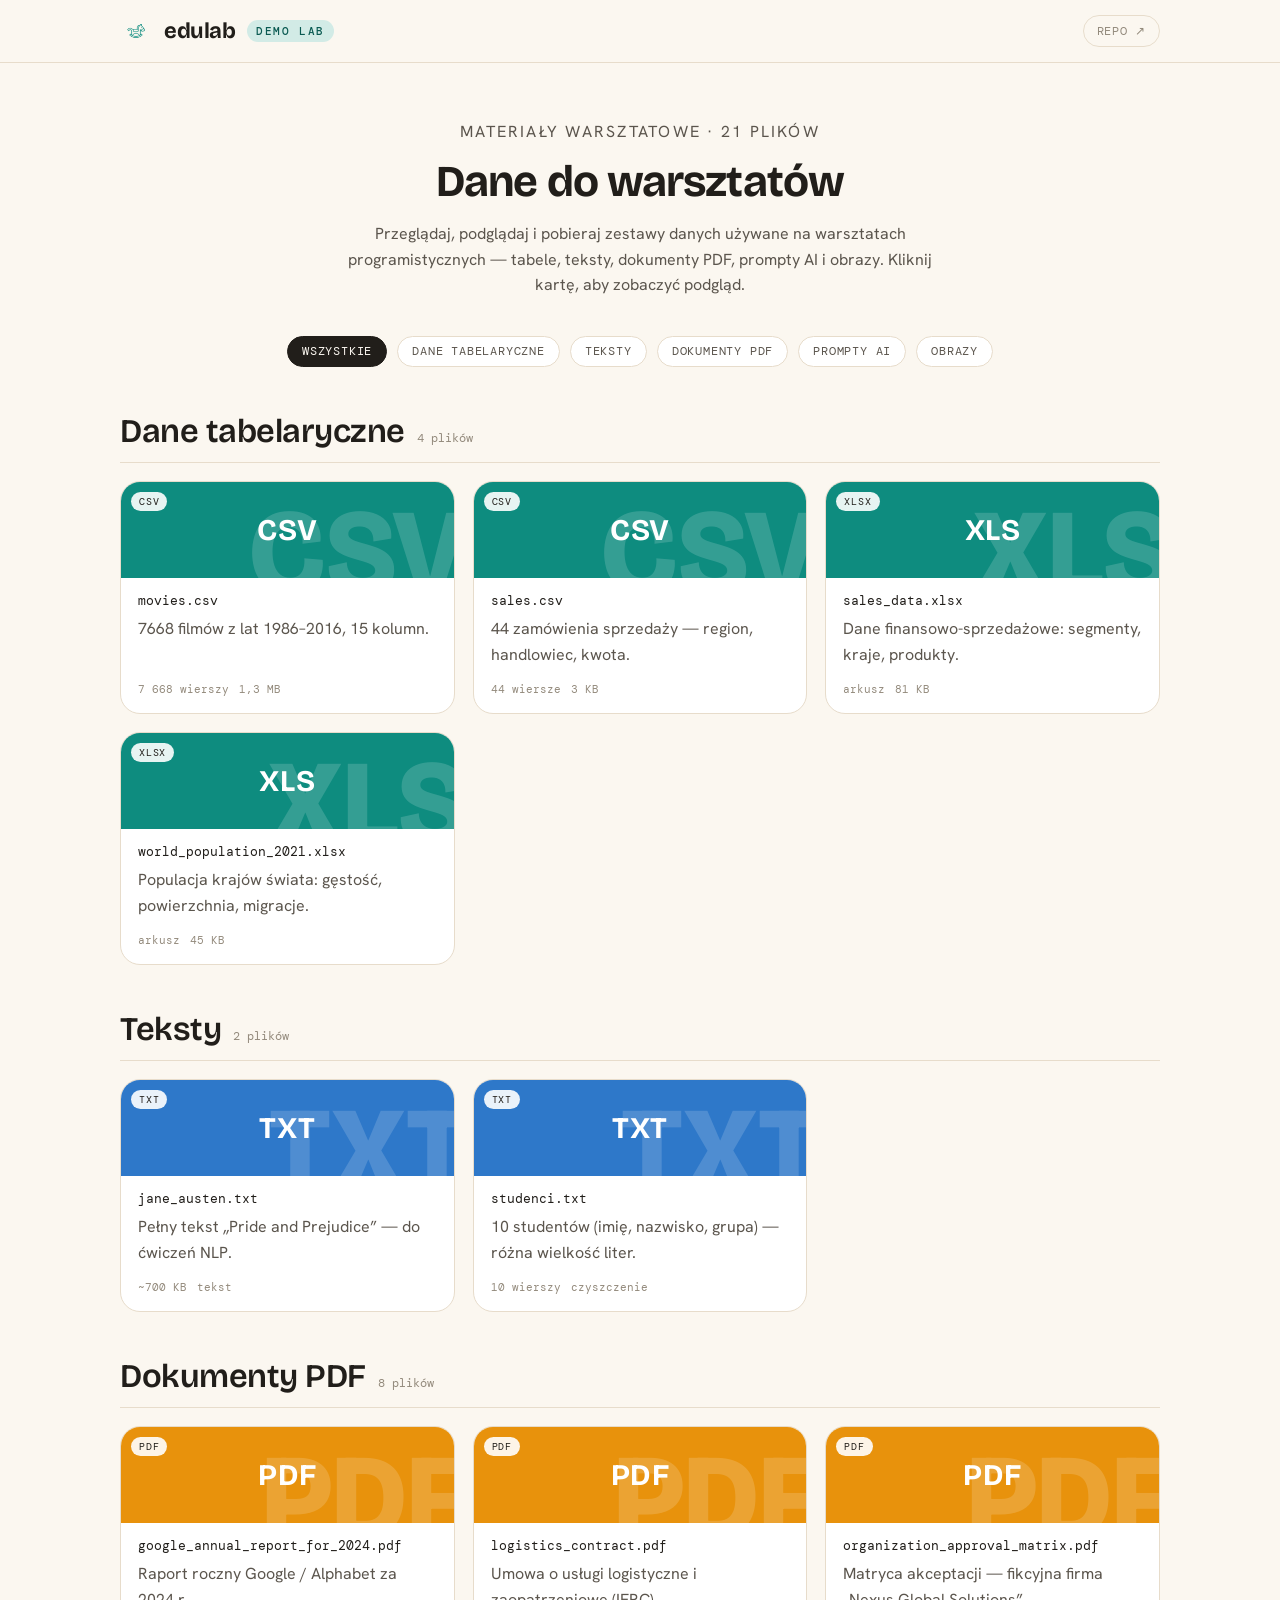
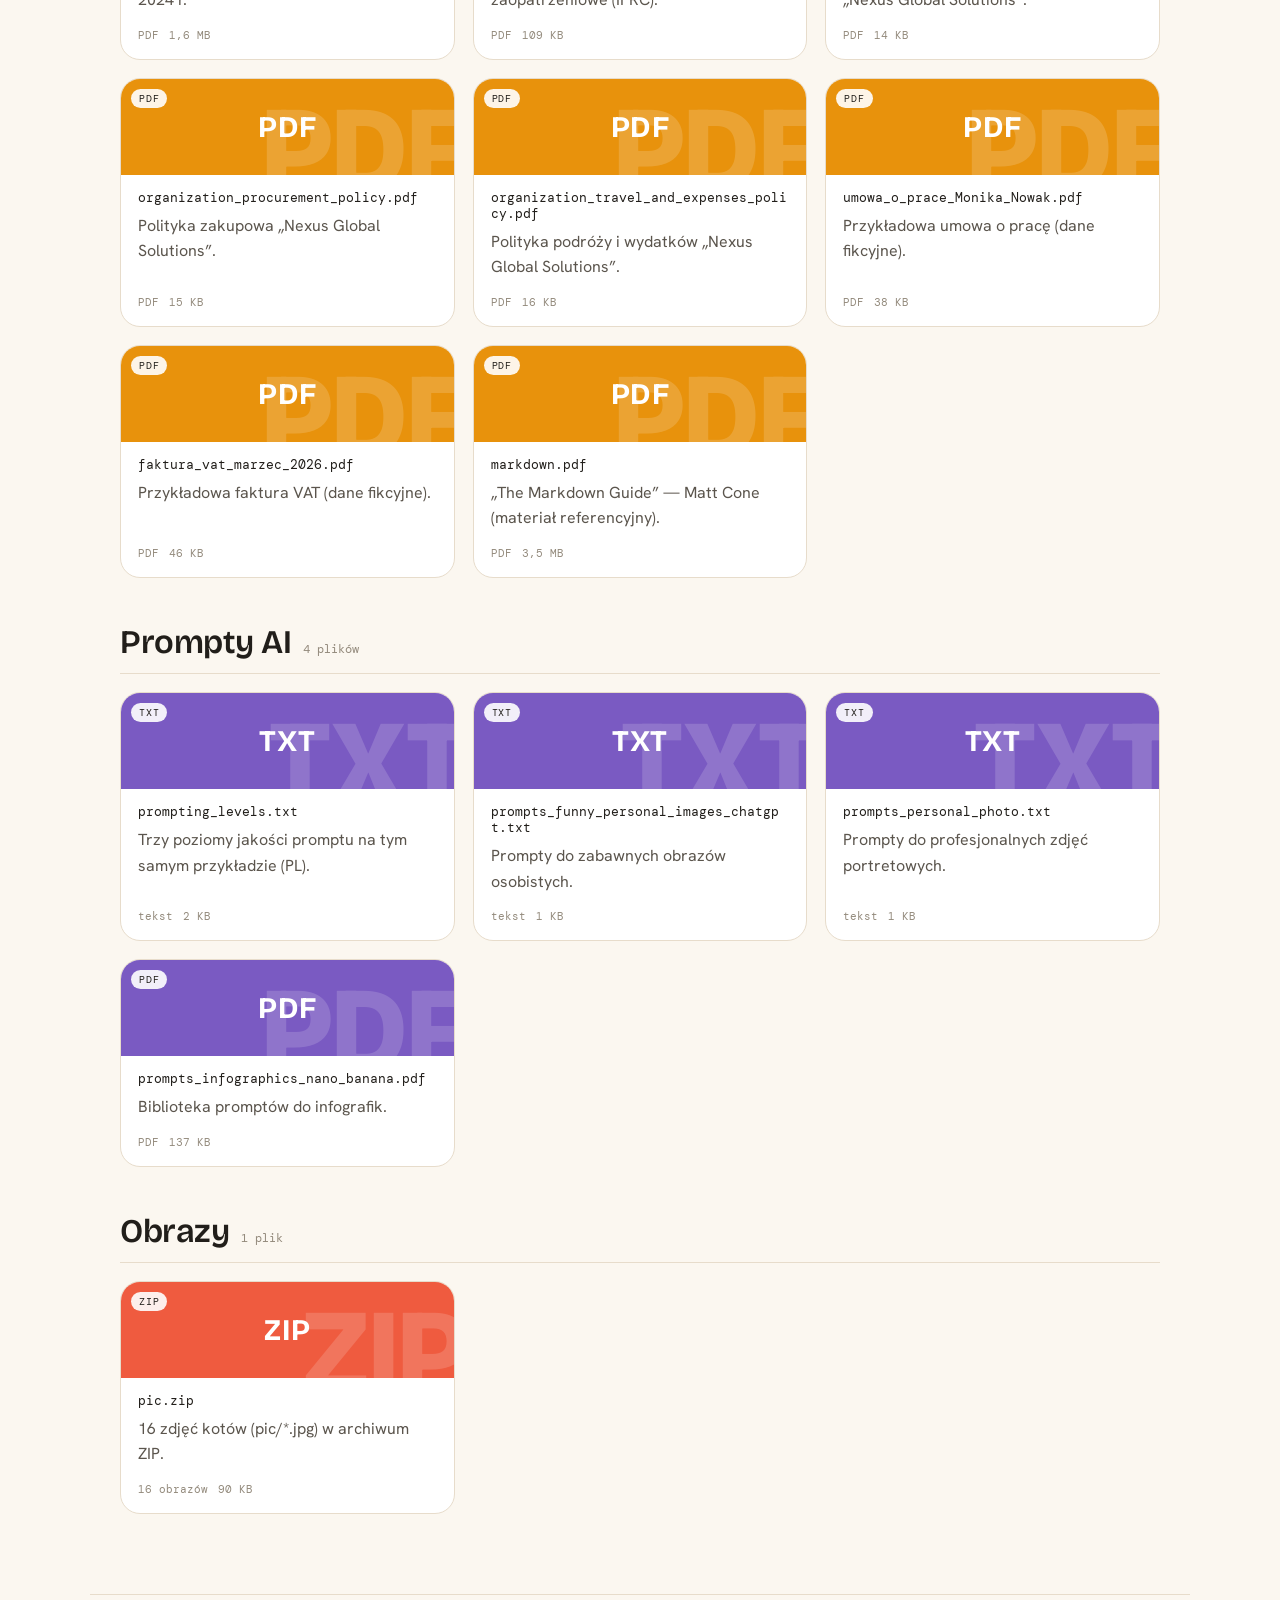
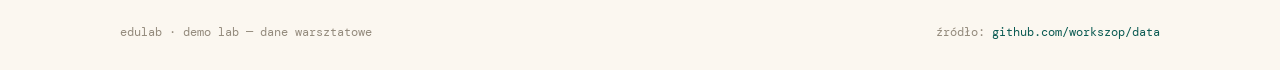
==== index.html @ 2d9bbbee "Move site from /docs to repo root for GitHub Pages Relative asset references (tokens.css, edulab-mar" ====
<!DOCTYPE html>
<html lang="pl">
<head>
<meta charset="utf-8">
<meta name="viewport" content="width=device-width, initial-scale=1">
<title>edulab · dane warsztatowe</title>
<link rel="stylesheet" href="tokens.css">
<style>
  * { box-sizing: border-box; }
  html, body { margin: 0; padding: 0; }
  body.edu { background: var(--paper); color: var(--ink); font-family: var(--font-sans); }

  /* ---------- top brand bar ---------- */
  .edu-header {
    position: sticky; top: 0; z-index: 50; width: 100%;
    background: rgba(251, 247, 240, 0.85);
    backdrop-filter: blur(12px); -webkit-backdrop-filter: blur(12px);
    border-bottom: 1px solid var(--line);
  }
  .edu-header-inner {
    max-width: 1100px; margin: 0 auto;
    padding: 15px 30px; display: flex; align-items: center; gap: 12px;
  }
  .edu-logo { width: 32px; height: 32px; display: block; }
  .edu-wordmark { font-family: var(--font-display); font-weight: 700; font-size: 22px; letter-spacing: -.02em; color: var(--ink); }
  .edu-tag {
    font-family: var(--font-mono); font-weight: 500; font-size: 11px;
    letter-spacing: .14em; text-transform: uppercase; color: var(--teal-ink);
    background: var(--teal-soft); padding: 4px 9px; border-radius: var(--r-pill);
  }
  .edu-header-spacer { flex: 1; }
  .edu-header-link {
    font-family: var(--font-mono); font-size: 12px; letter-spacing: .06em;
    text-transform: uppercase; color: var(--ink-3); text-decoration: none;
    border: 1px solid var(--line); padding: 7px 13px; border-radius: var(--r-pill);
    transition: color .15s, border-color .15s;
  }
  .edu-header-link:hover { color: var(--teal-ink); border-color: var(--teal); }

  /* ---------- layout shell ---------- */
  main { max-width: 1100px; margin: 0 auto; padding: 56px 30px 80px; }

  /* ---------- page header ---------- */
  .page-head { text-align: center; margin-bottom: 14px; }
  .edu-overline {
    font-family: var(--font-mono); font-weight: 500; font-size: 12px;
    letter-spacing: .14em; text-transform: uppercase; color: var(--marigold-ink);
    margin: 0 0 14px;
  }
  .app-title {
    font-family: var(--font-display); font-weight: 800;
    font-size: clamp(2rem, 4.5vw, 2.85rem); letter-spacing: -.025em;
    line-height: 1.05; color: var(--ink); margin: 0 0 16px;
  }
  .edu-lead { font-size: 1.0625rem; line-height: 1.6; color: var(--ink-2); max-width: 38rem; margin: 0 auto; font-family: var(--font-sans); }

  /* ---------- toolbar (count + filters) ---------- */
  .toolbar { display: flex; flex-wrap: wrap; align-items: center; justify-content: center; gap: 10px; margin: 38px 0 30px; }
  .filter-chip {
    font-family: var(--font-mono); font-size: 11.5px; text-transform: uppercase;
    letter-spacing: .07em; padding: 7px 14px; border-radius: var(--r-pill);
    background: var(--surface); color: var(--ink-2); border: 1px solid var(--line);
    cursor: pointer; transition: all .15s;
  }
  .filter-chip:hover { border-color: var(--line-2); }
  .filter-chip[aria-pressed="true"] { background: var(--ink); color: var(--paper); border-color: var(--ink); }

  /* ---------- category sections ---------- */
  .cat-section { margin-top: 46px; }
  .cat-head { display: flex; align-items: baseline; gap: 12px; margin: 0 0 18px; padding-bottom: 12px; border-bottom: 1px solid var(--line); }
  .cat-title { font-family: var(--font-display); font-weight: 600; font-size: var(--h3); color: var(--ink); margin: 0; }
  .cat-count { font-family: var(--font-mono); font-size: 12px; color: var(--ink-3); }

  /* ---------- grid of file cards ---------- */
  .grid { display: grid; grid-template-columns: repeat(3, 1fr); gap: 18px; }
  @media (max-width: 860px) { .grid { grid-template-columns: repeat(2, 1fr); } }
  @media (max-width: 560px) { .grid { grid-template-columns: 1fr; } }

  .card {
    background: var(--surface); border: 1px solid var(--line); border-radius: var(--r-lg);
    overflow: hidden; display: flex; flex-direction: column; cursor: pointer;
    transition: transform .2s cubic-bezier(.32,.72,.32,1), box-shadow .2s cubic-bezier(.32,.72,.32,1), border-color .2s;
  }
  .card:hover { transform: translateY(-4px); box-shadow: var(--shadow-lg); border-color: transparent; }

  .card-head {
    height: 96px; position: relative; overflow: hidden;
    display: flex; align-items: center; justify-content: center;
  }
  .card-glyph { font-family: var(--font-display); font-weight: 700; font-size: 30px; color: #fff; z-index: 1; letter-spacing: .02em; }
  .card-glyph-ghost {
    position: absolute; right: -14px; bottom: -34px; font-family: var(--font-display);
    font-weight: 800; font-size: 120px; color: rgba(255,255,255,.16); line-height: 1; user-select: none;
  }
  .card-chip {
    position: absolute; top: 10px; left: 10px; z-index: 2;
    font-family: var(--font-mono); font-size: 10px; text-transform: uppercase;
    letter-spacing: .08em; padding: 3px 8px; border-radius: var(--r-pill);
    background: rgba(255,255,255,.9); color: var(--ink);
  }

  .card-body { padding: 15px 17px 17px; display: flex; flex-direction: column; gap: 7px; flex: 1; }
  .card-name { font-family: var(--font-mono); font-size: 12.5px; color: var(--ink); word-break: break-all; }
  .card-blurb { font-family: var(--font-sans); font-size: 13.5px; line-height: 1.45; color: var(--ink-2); margin: 0; }
  .card-meta { margin-top: auto; padding-top: 8px; display: flex; gap: 10px; font-family: var(--font-mono); font-size: 11px; color: var(--ink-3); }

  /* ---------- modal ---------- */
  .overlay {
    position: fixed; inset: 0; z-index: 100; display: none;
    background: rgba(33,30,26,.46); backdrop-filter: blur(3px);
    align-items: flex-start; justify-content: center; padding: 5vh 20px;
  }
  .overlay.open { display: flex; }
  .modal {
    background: var(--paper); border-radius: var(--r-xl); box-shadow: var(--shadow-lg);
    width: min(860px, 100%); max-height: 90vh; display: flex; flex-direction: column; overflow: hidden;
  }
  .modal-head { padding: 22px 26px 18px; border-bottom: 1px solid var(--line); display: flex; align-items: flex-start; gap: 16px; }
  .modal-head-text { flex: 1; min-width: 0; }
  .modal-eyebrow { font-family: var(--font-mono); font-size: 11px; text-transform: uppercase; letter-spacing: .1em; color: var(--marigold-ink); margin: 0 0 6px; }
  .modal-title { font-family: var(--font-mono); font-size: 16px; color: var(--ink); margin: 0; word-break: break-all; }
  .modal-blurb { font-family: var(--font-sans); font-size: 14px; color: var(--ink-2); margin: 8px 0 0; line-height: 1.5; }
  .modal-close {
    flex-shrink: 0; width: 36px; height: 36px; border-radius: var(--r-pill); border: 1px solid var(--line);
    background: var(--surface); color: var(--ink-2); font-size: 18px; cursor: pointer; line-height: 1;
    display: flex; align-items: center; justify-content: center; transition: all .15s;
  }
  .modal-close:hover { background: var(--coral-soft); color: var(--coral-ink); border-color: var(--coral); }

  .modal-actions { padding: 14px 26px; display: flex; gap: 12px; align-items: center; border-bottom: 1px solid var(--line); flex-wrap: wrap; }
  .edu-btn {
    font-family: var(--font-display); font-weight: 600; font-size: 14px;
    background: var(--marigold); color: #fff; border: none; text-decoration: none;
    border-radius: var(--r-pill); padding: 11px 20px; box-shadow: var(--shadow-marigold);
    cursor: pointer; transition: background .15s, transform .12s; display: inline-flex; align-items: center; gap: 8px;
  }
  .edu-btn:hover { background: var(--marigold-600); }
  .edu-btn:active { transform: scale(.96); }
  .edu-btn-ghost {
    font-family: var(--font-mono); font-size: 12.5px; letter-spacing: .04em; color: var(--ink-2);
    background: var(--surface); border: 1px solid var(--line); box-shadow: none; text-transform: uppercase;
  }
  .edu-btn-ghost:hover { background: var(--paper-2); color: var(--ink); }

  .modal-body { padding: 0; overflow: auto; flex: 1; }
  .modal-body-pad { padding: 22px 26px 26px; }

  .preview-note { font-family: var(--font-mono); font-size: 11px; color: var(--ink-3); padding: 12px 26px 0; }

  /* CSV / XLSX table preview */
  .tbl-wrap { overflow: auto; border: 1px solid var(--line); border-radius: var(--r-md); margin: 0 26px 26px; }
  table.preview { border-collapse: collapse; width: 100%; font-family: var(--font-sans); font-size: 13px; }
  table.preview th { position: sticky; top: 0; background: var(--paper-3); color: var(--ink); font-family: var(--font-mono); font-size: 11px; text-transform: uppercase; letter-spacing: .05em; text-align: left; padding: 9px 12px; white-space: nowrap; border-bottom: 1px solid var(--line-2); }
  table.preview td { padding: 8px 12px; border-bottom: 1px solid var(--line); color: var(--ink-2); white-space: nowrap; }
  table.preview tr:last-child td { border-bottom: none; }
  table.preview tr:nth-child(even) td { background: rgba(244,237,223,.45); }

  /* text preview */
  pre.txt-preview {
    margin: 0 26px 26px; padding: 18px 20px; background: var(--surface); border: 1px solid var(--line);
    border-radius: var(--r-md); font-family: var(--font-mono); font-size: 12.5px; line-height: 1.6;
    color: var(--ink); white-space: pre-wrap; word-break: break-word; max-height: 52vh; overflow: auto;
  }

  /* pdf preview */
  .pdf-frame { width: 100%; height: 60vh; border: 1px solid var(--line); border-radius: var(--r-md); display: block; }
  .pdf-wrap { padding: 0 26px 26px; }

  /* image (zip) preview placeholder */
  .info-panel { margin: 0 26px 26px; padding: 22px 24px; background: var(--teal-soft); border-radius: var(--r-xl); color: var(--teal-ink); }
  .info-panel h4 { font-family: var(--font-display); font-weight: 700; font-size: 17px; margin: 0 0 8px; color: var(--teal-ink); }
  .info-panel p { font-family: var(--font-sans); font-size: 14px; line-height: 1.55; margin: 0; color: var(--teal-ink); }

  .loader { font-family: var(--font-mono); font-size: 12px; color: var(--ink-3); padding: 40px 26px; text-align: center; }

  footer.edu-foot { max-width: 1100px; margin: 0 auto; padding: 30px; border-top: 1px solid var(--line); font-family: var(--font-mono); font-size: 11.5px; color: var(--ink-3); display: flex; justify-content: space-between; flex-wrap: wrap; gap: 10px; }
  footer.edu-foot a { color: var(--teal-ink); text-decoration: none; }
</style>
</head>
<body class="edu">

<header class="edu-header"><div class="edu-header-inner">
  <img class="edu-logo" alt="edulab" src="edulab-mark-teal.png">
  <span class="edu-wordmark">edulab</span>
  <span class="edu-tag">demo lab</span>
  <span class="edu-header-spacer"></span>
  <a class="edu-header-link" href="https://github.com/workszop/data" target="_blank" rel="noopener">repo ↗</a>
</div></header>

<main>
  <div class="page-head">
    <p class="edu-overline">Materiały warsztatowe · 21 plików</p>
    <h1 class="app-title">Dane do warsztatów</h1>
    <p class="edu-lead">Przeglądaj, podglądaj i pobieraj zestawy danych używane na warsztatach programistycznych — tabele, teksty, dokumenty PDF, prompty AI i obrazy. Kliknij kartę, aby zobaczyć podgląd.</p>
  </div>

  <div class="toolbar" id="filters"></div>
  <div id="sections"></div>
</main>

<footer class="edu-foot">
  <span>edulab · demo lab — dane warsztatowe</span>
  <span>źródło: <a href="https://github.com/workszop/data" target="_blank" rel="noopener">github.com/workszop/data</a></span>
</footer>

<div class="overlay" id="overlay">
  <div class="modal" role="dialog" aria-modal="true">
    <div class="modal-head">
      <div class="modal-head-text">
        <p class="modal-eyebrow" id="m-cat"></p>
        <h2 class="modal-title" id="m-name"></h2>
        <p class="modal-blurb" id="m-blurb"></p>
      </div>
      <button class="modal-close" id="m-close" aria-label="Zamknij">×</button>
    </div>
    <div class="modal-actions">
      <a class="edu-btn" id="m-download" href="#" download>↓ Pobierz plik</a>
      <a class="edu-btn edu-btn-ghost" id="m-raw" href="#" target="_blank" rel="noopener">Otwórz raw</a>
      <span style="flex:1"></span>
      <span class="card-meta" id="m-meta" style="padding:0;"></span>
    </div>
    <div class="modal-body" id="m-body"></div>
  </div>
</div>

<script>
const RAW = "https://raw.githubusercontent.com/workszop/data/main/";
const BLOB = "https://github.com/workszop/data/blob/main/";

// subject colours per category (edulab play / brand palette)
const CAT = {
  tabular: { label: "Dane tabelaryczne", color: "var(--teal)" },
  text:    { label: "Teksty",            color: "var(--sky)" },
  docs:    { label: "Dokumenty PDF",     color: "var(--marigold)" },
  prompts: { label: "Prompty AI",        color: "var(--play-grape)" },
  images:  { label: "Obrazy",            color: "var(--coral)" },
};

const FILES = [
  // ---- tabular ----
  { f:"movies.csv", cat:"tabular", kind:"csv", glyph:"CSV",
    blurb:"7668 filmów z lat 1986–2016, 15 kolumn.", meta:["7 668 wierszy","1,3 MB"] },
  { f:"sales.csv", cat:"tabular", kind:"csv", glyph:"CSV",
    blurb:"44 zamówienia sprzedaży — region, handlowiec, kwota.", meta:["44 wiersze","3 KB"] },
  { f:"sales_data.xlsx", cat:"tabular", kind:"xlsx", glyph:"XLS",
    blurb:"Dane finansowo-sprzedażowe: segmenty, kraje, produkty.", meta:["arkusz","81 KB"] },
  { f:"world_population_2021.xlsx", cat:"tabular", kind:"xlsx", glyph:"XLS",
    blurb:"Populacja krajów świata: gęstość, powierzchnia, migracje.", meta:["arkusz","45 KB"] },

  // ---- text ----
  { f:"jane_austen.txt", cat:"text", kind:"txt", glyph:"TXT",
    blurb:"Pełny tekst „Pride and Prejudice” — do ćwiczeń NLP.", meta:["~700 KB","tekst"] },
  { f:"studenci.txt", cat:"text", kind:"txt", glyph:"TXT",
    blurb:"10 studentów (imię, nazwisko, grupa) — różna wielkość liter.", meta:["10 wierszy","czyszczenie"] },

  // ---- docs ----
  { f:"google_annual_report_for_2024.pdf", cat:"docs", kind:"pdf", glyph:"PDF",
    blurb:"Raport roczny Google / Alphabet za 2024 r.", meta:["PDF","1,6 MB"] },
  { f:"logistics_contract.pdf", cat:"docs", kind:"pdf", glyph:"PDF",
    blurb:"Umowa o usługi logistyczne i zaopatrzeniowe (IFRC).", meta:["PDF","109 KB"] },
  { f:"organization_approval_matrix.pdf", cat:"docs", kind:"pdf", glyph:"PDF",
    blurb:"Matryca akceptacji — fikcyjna firma „Nexus Global Solutions”.", meta:["PDF","14 KB"] },
  { f:"organization_procurement_policy.pdf", cat:"docs", kind:"pdf", glyph:"PDF",
    blurb:"Polityka zakupowa „Nexus Global Solutions”.", meta:["PDF","15 KB"] },
  { f:"organization_travel_and_expenses_policy.pdf", cat:"docs", kind:"pdf", glyph:"PDF",
    blurb:"Polityka podróży i wydatków „Nexus Global Solutions”.", meta:["PDF","16 KB"] },
  { f:"umowa_o_prace_Monika_Nowak.pdf", cat:"docs", kind:"pdf", glyph:"PDF",
    blurb:"Przykładowa umowa o pracę (dane fikcyjne).", meta:["PDF","38 KB"] },
  { f:"faktura_vat_marzec_2026.pdf", cat:"docs", kind:"pdf", glyph:"PDF",
    blurb:"Przykładowa faktura VAT (dane fikcyjne).", meta:["PDF","46 KB"] },
  { f:"markdown.pdf", cat:"docs", kind:"pdf", glyph:"PDF",
    blurb:"„The Markdown Guide” — Matt Cone (materiał referencyjny).", meta:["PDF","3,5 MB"] },

  // ---- prompts ----
  { f:"prompting_levels.txt", cat:"prompts", kind:"txt", glyph:"TXT",
    blurb:"Trzy poziomy jakości promptu na tym samym przykładzie (PL).", meta:["tekst","2 KB"] },
  { f:"prompts_funny_personal_images_chatgpt.txt", cat:"prompts", kind:"txt", glyph:"TXT",
    blurb:"Prompty do zabawnych obrazów osobistych.", meta:["tekst","1 KB"] },
  { f:"prompts_personal_photo.txt", cat:"prompts", kind:"txt", glyph:"TXT",
    blurb:"Prompty do profesjonalnych zdjęć portretowych.", meta:["tekst","1 KB"] },
  { f:"prompts_infographics_nano_banana.pdf", cat:"prompts", kind:"pdf", glyph:"PDF",
    blurb:"Biblioteka promptów do infografik.", meta:["PDF","137 KB"] },

  // ---- images ----
  { f:"pic.zip", cat:"images", kind:"zip", glyph:"ZIP",
    blurb:"16 zdjęć kotów (pic/*.jpg) w archiwum ZIP.", meta:["16 obrazów","90 KB"] },
];

// ---------- render sections ----------
const sectionsEl = document.getElementById("sections");
const filtersEl = document.getElementById("filters");
let activeCat = "all";

function buildFilters() {
  const cats = ["all", ...Object.keys(CAT)];
  filtersEl.innerHTML = "";
  cats.forEach(c => {
    const b = document.createElement("button");
    b.className = "filter-chip";
    b.textContent = c === "all" ? "Wszystkie" : CAT[c].label;
    b.setAttribute("aria-pressed", c === activeCat);
    b.onclick = () => { activeCat = c; buildFilters(); renderSections(); };
    filtersEl.appendChild(b);
  });
}

function renderSections() {
  sectionsEl.innerHTML = "";
  Object.keys(CAT).forEach(catKey => {
    if (activeCat !== "all" && activeCat !== catKey) return;
    const items = FILES.filter(x => x.cat === catKey);
    if (!items.length) return;
    const sec = document.createElement("section");
    sec.className = "cat-section";
    sec.innerHTML = `<div class="cat-head">
        <h2 class="cat-title">${CAT[catKey].label}</h2>
        <span class="cat-count">${items.length} ${items.length === 1 ? "plik" : "plików"}</span>
      </div><div class="grid"></div>`;
    const grid = sec.querySelector(".grid");
    items.forEach(it => grid.appendChild(makeCard(it)));
    sectionsEl.appendChild(sec);
  });
}

function makeCard(it) {
  const card = document.createElement("div");
  card.className = "card";
  card.onclick = () => openModal(it);
  card.innerHTML = `
    <div class="card-head" style="background:${CAT[it.cat].color}">
      <span class="card-chip">${it.kind.toUpperCase()}</span>
      <span class="card-glyph">${it.glyph}</span>
      <span class="card-glyph-ghost">${it.glyph}</span>
    </div>
    <div class="card-body">
      <div class="card-name">${it.f}</div>
      <p class="card-blurb">${it.blurb}</p>
      <div class="card-meta">${it.meta.map(m => `<span>${m}</span>`).join("")}</div>
    </div>`;
  return card;
}

// ---------- modal + previews ----------
const overlay = document.getElementById("overlay");
const mBody = document.getElementById("m-body");

function openModal(it) {
  document.getElementById("m-cat").textContent = CAT[it.cat].label;
  document.getElementById("m-name").textContent = it.f;
  document.getElementById("m-blurb").textContent = it.blurb;
  document.getElementById("m-meta").innerHTML = it.meta.map(m => `<span>${m}</span>`).join("");
  document.getElementById("m-download").href = RAW + encodeURIComponent(it.f);
  document.getElementById("m-raw").href = BLOB + encodeURIComponent(it.f);
  mBody.innerHTML = `<div class="loader">Wczytywanie podglądu…</div>`;
  overlay.classList.add("open");
  document.body.style.overflow = "hidden";
  renderPreview(it);
}

function closeModal() {
  overlay.classList.remove("open");
  document.body.style.overflow = "";
  mBody.innerHTML = "";
  revokePdf();
}
document.getElementById("m-close").onclick = closeModal;
overlay.onclick = e => { if (e.target === overlay) closeModal(); };
document.addEventListener("keydown", e => { if (e.key === "Escape") closeModal(); });

async function renderPreview(it) {
  try {
    if (it.kind === "csv")  return previewCSV(it);
    if (it.kind === "txt")  return previewTXT(it);
    if (it.kind === "xlsx") return previewXLSX(it);
    if (it.kind === "pdf")  return previewPDF(it);
    if (it.kind === "zip")  return previewZIP(it);
  } catch (err) {
    mBody.innerHTML = `<div class="loader">Nie udało się wczytać podglądu.<br>Użyj przycisku „Pobierz plik”. (${err})</div>`;
  }
}

function parseCSV(text, maxRows) {
  // minimal CSV parser handling quoted fields with commas
  const rows = []; let row = [], field = "", q = false;
  for (let i = 0; i < text.length; i++) {
    const c = text[i];
    if (q) {
      if (c === '"' && text[i+1] === '"') { field += '"'; i++; }
      else if (c === '"') q = false;
      else field += c;
    } else {
      if (c === '"') q = true;
      else if (c === ",") { row.push(field); field = ""; }
      else if (c === "\n") { row.push(field); rows.push(row); row = []; field = ""; if (maxRows && rows.length >= maxRows) break; }
      else if (c === "\r") {}
      else field += c;
    }
  }
  if (field.length || row.length) { row.push(field); rows.push(row); }
  return rows;
}

async function previewCSV(it) {
  const res = await fetch(RAW + encodeURIComponent(it.f));
  const text = await res.text();
  const totalLines = text.split("\n").filter(l => l.trim()).length;
  const rows = parseCSV(text, 26);
  renderTable(rows, `Podgląd: ${Math.min(rows.length-1,25)} z ${totalLines-1} wierszy danych`);
}

let xlsxLoading = null;
function ensureXLSX() {
  if (window.XLSX) return Promise.resolve();
  if (xlsxLoading) return xlsxLoading;
  xlsxLoading = new Promise((resolve, reject) => {
    const s = document.createElement("script");
    s.src = "https://cdn.jsdelivr.net/npm/xlsx@0.18.5/dist/xlsx.full.min.js";
    s.onload = resolve;
    s.onerror = () => reject(new Error("nie udało się wczytać biblioteki XLSX"));
    document.head.appendChild(s);
  });
  return xlsxLoading;
}

async function previewXLSX(it) {
  await ensureXLSX();
  const res = await fetch(RAW + encodeURIComponent(it.f));
  const buf = await res.arrayBuffer();
  const wb = XLSX.read(buf, { type: "array" });
  const ws = wb.Sheets[wb.SheetNames[0]];
  const rows = XLSX.utils.sheet_to_json(ws, { header: 1, blankrows: false });
  const total = rows.length;
  renderTable(rows.slice(0, 26).map(r => r.map(c => c == null ? "" : String(c))),
    `Arkusz „${wb.SheetNames[0]}” · podgląd ${Math.min(total-1,25)} z ${total-1} wierszy`);
}

function renderTable(rows, note) {
  if (!rows.length) { mBody.innerHTML = `<div class="loader">Brak danych do wyświetlenia.</div>`; return; }
  const head = rows[0], body = rows.slice(1);
  const esc = s => String(s).replace(/&/g,"&amp;").replace(/</g,"&lt;").replace(/>/g,"&gt;");
  let html = `<div class="preview-note">${note}</div><div class="tbl-wrap"><table class="preview"><thead><tr>`;
  head.forEach(h => html += `<th>${esc(h)}</th>`);
  html += `</tr></thead><tbody>`;
  body.forEach(r => {
    html += "<tr>";
    head.forEach((_, i) => html += `<td>${esc(r[i] ?? "")}</td>`);
    html += "</tr>";
  });
  html += `</tbody></table></div>`;
  mBody.innerHTML = html;
}

async function previewTXT(it) {
  const res = await fetch(RAW + encodeURIComponent(it.f));
  const text = await res.text();
  const LIMIT = 6000;
  const shown = text.slice(0, LIMIT);
  const esc = s => s.replace(/&/g,"&amp;").replace(/</g,"&lt;").replace(/>/g,"&gt;");
  const note = text.length > LIMIT ? `Podgląd pierwszych ${LIMIT.toLocaleString("pl")} znaków z ${text.length.toLocaleString("pl")}` : `Pełna zawartość (${text.length.toLocaleString("pl")} znaków)`;
  mBody.innerHTML = `<div class="preview-note">${note}</div><pre class="txt-preview">${esc(shown)}${text.length>LIMIT?"\n\n… (pobierz plik, aby zobaczyć całość)":""}</pre>`;
}

let pdfObjectUrl = null;
function revokePdf() { if (pdfObjectUrl) { URL.revokeObjectURL(pdfObjectUrl); pdfObjectUrl = null; } }

async function previewPDF(it) {
  const res = await fetch(RAW + encodeURIComponent(it.f));
  if (!res.ok) throw new Error(res.status);
  const blob = await res.blob();
  revokePdf();
  pdfObjectUrl = URL.createObjectURL(blob.slice(0, blob.size, "application/pdf"));
  mBody.innerHTML = `<div class="preview-note">Podgląd PDF · ${it.f}</div>
    <div class="pdf-wrap"><iframe class="pdf-frame" src="${pdfObjectUrl}#toolbar=1" title="${it.f}"></iframe></div>`;
}

function previewZIP(it) {
  mBody.innerHTML = `<div class="info-panel">
    <h4>Archiwum ZIP</h4>
    <p>Plik <strong>${it.f}</strong> zawiera 16 zdjęć kotów (<code>pic/*.jpg</code>). Pobierz archiwum, aby rozpakować obrazy lokalnie — podgląd zawartości ZIP nie jest dostępny w przeglądarce.</p>
  </div>`;
}

buildFilters();
renderSections();
</script>
</body>
</html>
---- tokens.css ----
/* ============================================================
   edulab — Colors & Type foundation
   Fonts loaded from Google Fonts (CDN). See README "Visual
   Foundations" for substitution notes.
   ============================================================ */

@import url('https://fonts.googleapis.com/css2?family=Bricolage+Grotesque:opsz,wght@12..96,400;12..96,500;12..96,600;12..96,700;12..96,800&family=Hanken+Grotesk:wght@400;500;600;700&family=DM+Mono:wght@400;500&display=swap');

:root {
  /* ---- Brand fonts ---- */
  --font-display: 'Bricolage Grotesque', 'Hanken Grotesk', system-ui, sans-serif;
  --font-sans:    'Hanken Grotesk', system-ui, -apple-system, sans-serif;
  --font-mono:    'DM Mono', ui-monospace, 'SF Mono', Menlo, monospace;

  /* ============================================================
     RAW COLOR TOKENS
     ============================================================ */

  /* Paper — warm cream backgrounds (the brand never sits on pure white) */
  --paper:    #FBF7F0;   /* page background            */
  --paper-2:  #F4EDDF;   /* alternating section        */
  --paper-3:  #ECE1CF;   /* deepest cream / wells      */
  --surface:  #FFFFFF;   /* cards & sheets             */

  /* Ink — warm near-black text & lines */
  --ink:      #211E1A;   /* primary text               */
  --ink-2:    #5B554D;   /* secondary text             */
  --ink-3:    #938A7C;   /* muted / placeholder        */
  --line:     #E7DCCB;   /* hairline borders           */
  --line-2:   #D6C8B2;   /* stronger borders           */

  /* Marigold — primary brand */
  --marigold:      #E8920C;
  --marigold-600:  #CE800A;  /* hover / press          */
  --marigold-soft: #FBE7C2;  /* tint background        */
  --marigold-ink:  #8A4F00;  /* text on soft tint      */

  /* Teal — secondary brand */
  --teal:      #0E8C7F;
  --teal-600:  #0B7468;
  --teal-soft: #D2EBE6;
  --teal-ink:  #0A5A52;

  /* Coral — accent (use sparingly, for emphasis/CTAs) */
  --coral:      #EF5B3F;
  --coral-600:  #D44A30;
  --coral-soft: #FBDDD4;
  --coral-ink:  #9A2E1B;

  /* Sky — supportive, used in the learning app categories */
  --sky:      #2E78C9;
  --sky-soft: #D9E7F6;
  --sky-ink:  #1B4E88;

  /* Play palette — subject/category colours in the kids app */
  --play-sun:    #F2A516;
  --play-grass:  #4FA45C;
  --play-berry:  #C6478B;
  --play-grape:  #7A5AC2;
  --play-sky:    #2E78C9;
  --play-coral:  #EF5B3F;

  /* ---- Semantic ---- */
  --success:      #2F8F5B;  --success-soft: #D7EEDD;  --success-ink: #1C6A3E;
  --warning:      #C9810A;  --warning-soft: #FBEAC6;  --warning-ink: #855207;
  --danger:       #D8412A;  --danger-soft:  #FAD9D2;  --danger-ink:  #97271A;
  --info:         #2E78C9;  --info-soft:    #D9E7F6;  --info-ink:    #1B4E88;

  /* ---- Functional aliases ---- */
  --bg:        var(--paper);
  --fg:        var(--ink);
  --fg-muted:  var(--ink-2);
  --primary:   var(--marigold);
  --on-primary:#FFFFFF;
  --focus-ring: 0 0 0 3px rgba(232,146,12,.38);

  /* ============================================================
     SPACING  (4pt base)
     ============================================================ */
  --sp-1: 4px;  --sp-2: 8px;  --sp-3: 12px; --sp-4: 16px;
  --sp-5: 20px; --sp-6: 24px; --sp-8: 32px; --sp-10: 40px;
  --sp-12: 48px; --sp-16: 64px; --sp-20: 80px; --sp-24: 96px;

  /* ---- Radii (friendly, generous) ---- */
  --r-xs: 6px; --r-sm: 10px; --r-md: 14px; --r-lg: 20px; --r-xl: 28px; --r-pill: 999px;

  /* ---- Elevation — warm, low, soft ---- */
  --shadow-sm: 0 1px 2px rgba(33,30,26,.06), 0 1px 1px rgba(33,30,26,.04);
  --shadow-md: 0 4px 16px rgba(33,30,26,.08), 0 1px 3px rgba(33,30,26,.05);
  --shadow-lg: 0 16px 40px rgba(33,30,26,.12), 0 3px 8px rgba(33,30,26,.06);
  --shadow-marigold: 0 8px 22px rgba(232,146,12,.28);

  /* ============================================================
     TYPE SCALE (semantic sizes)
     ============================================================ */
  --display-font:  clamp(48px, 6vw, 72px);
  --h1: 44px; --h2: 33px; --h3: 25px; --h4: 19px;
  --body-lg: 18px; --body: 16px; --body-sm: 14px;
  --caption: 13px; --overline: 12px;
}

/* ============================================================
   SEMANTIC ELEMENT STYLES
   Apply via element selectors or .edu-prose wrapper.
   ============================================================ */

.edu-display, .edu h1.display {
  font-family: var(--font-display);
  font-weight: 700;
  font-size: var(--display-font);
  line-height: 1.02;
  letter-spacing: -0.025em;
  color: var(--ink);
}
.edu h1, .edu-h1 {
  font-family: var(--font-display);
  font-weight: 700; font-size: var(--h1);
  line-height: 1.06; letter-spacing: -0.02em; color: var(--ink);
}
.edu h2, .edu-h2 {
  font-family: var(--font-display);
  font-weight: 600; font-size: var(--h2);
  line-height: 1.12; letter-spacing: -0.015em; color: var(--ink);
}
.edu h3, .edu-h3 {
  font-family: var(--font-display);
  font-weight: 600; font-size: var(--h3);
  line-height: 1.2; letter-spacing: -0.01em; color: var(--ink);
}
.edu h4, .edu-h4 {
  font-family: var(--font-sans);
  font-weight: 700; font-size: var(--h4);
  line-height: 1.3; color: var(--ink);
}
.edu p, .edu-p, .edu-body {
  font-family: var(--font-sans);
  font-weight: 400; font-size: var(--body);
  line-height: 1.6; color: var(--ink-2);
}
.edu-body-lg { font-family: var(--font-sans); font-size: var(--body-lg); line-height: 1.6; color: var(--ink-2); }
.edu-small  { font-family: var(--font-sans); font-size: var(--body-sm); line-height: 1.5; color: var(--ink-2); }
.edu-caption{ font-family: var(--font-sans); font-size: var(--caption); line-height: 1.45; color: var(--ink-3); }

/* Overline / eyebrow — mono, tracked, the "lab" voice */
.edu-overline {
  font-family: var(--font-mono);
  font-weight: 500; font-size: var(--overline);
  letter-spacing: 0.14em; text-transform: uppercase;
  color: var(--marigold-ink);
}
.edu code, .edu-mono {
  font-family: var(--font-mono);
  font-size: 0.92em; color: var(--ink);
  background: var(--paper-3); padding: 0.12em 0.4em; border-radius: var(--r-xs);
}

body.edu { background: var(--paper); color: var(--ink); font-family: var(--font-sans); }
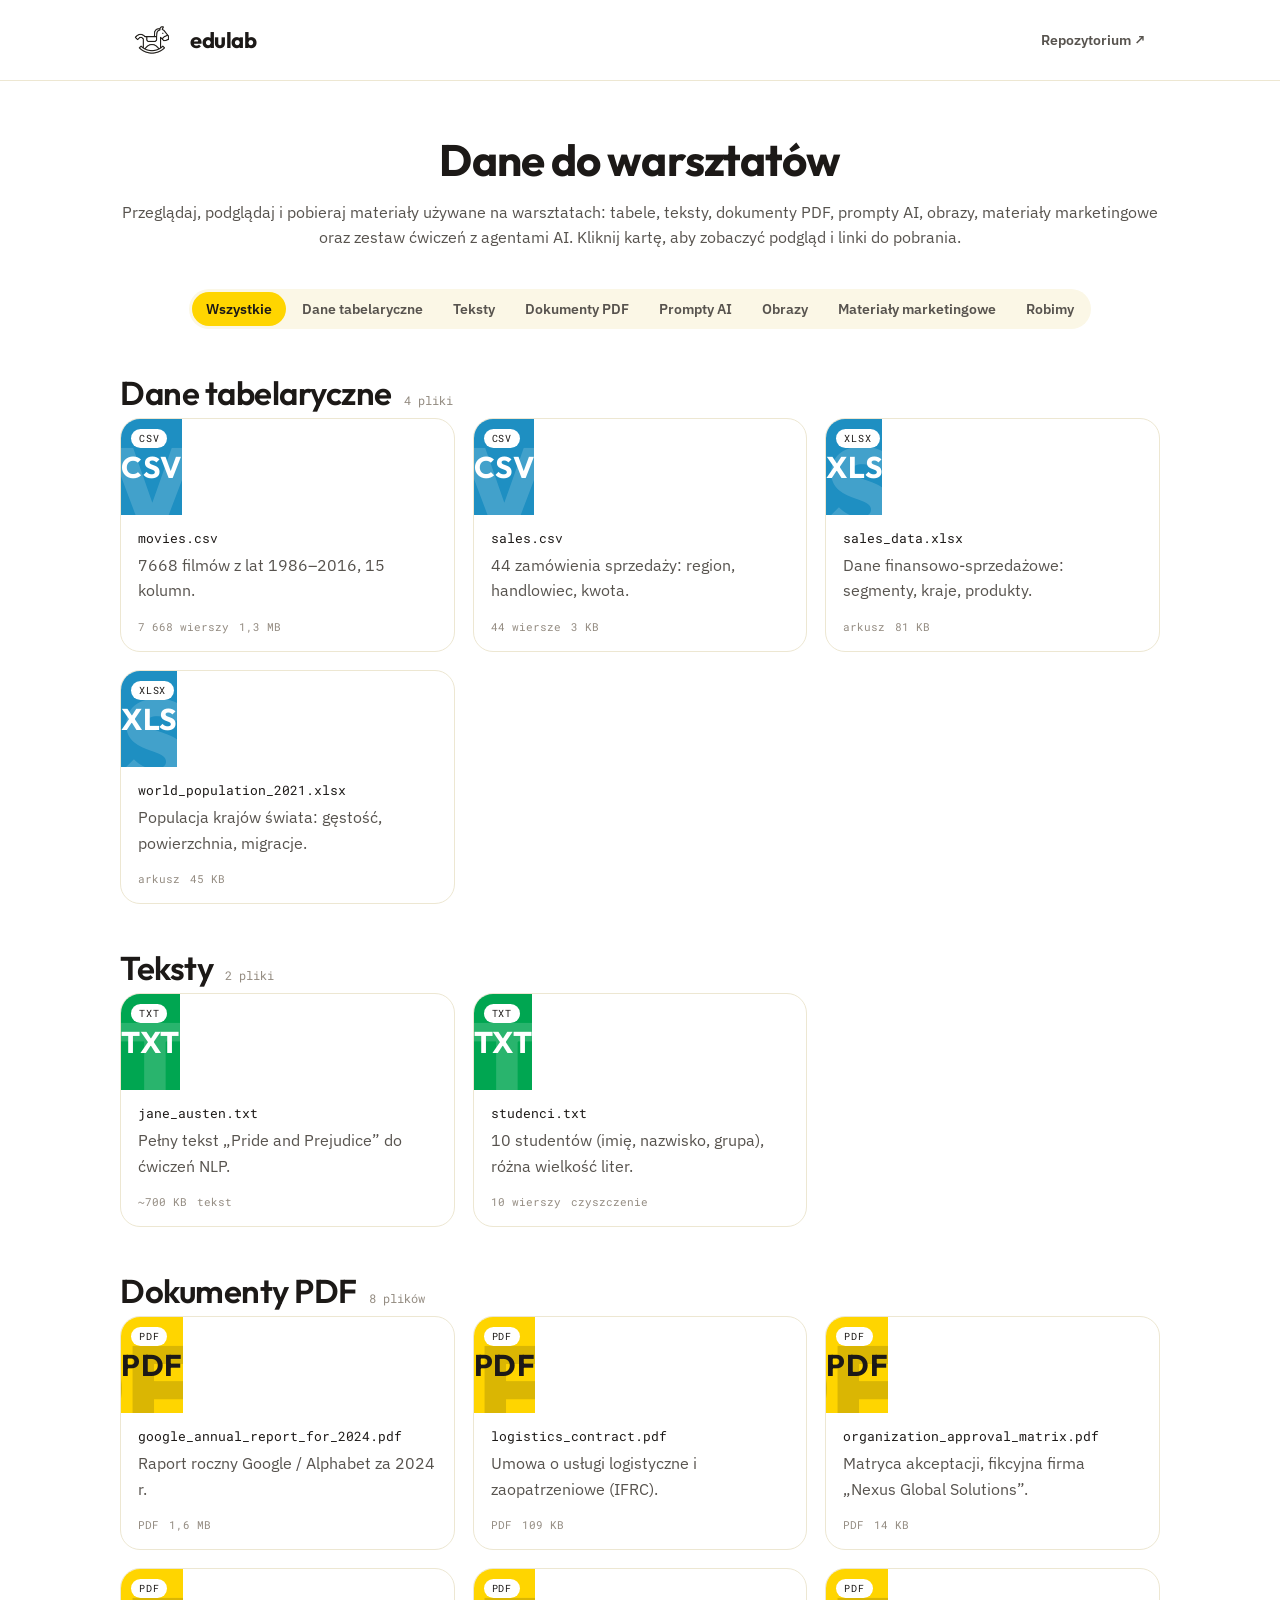
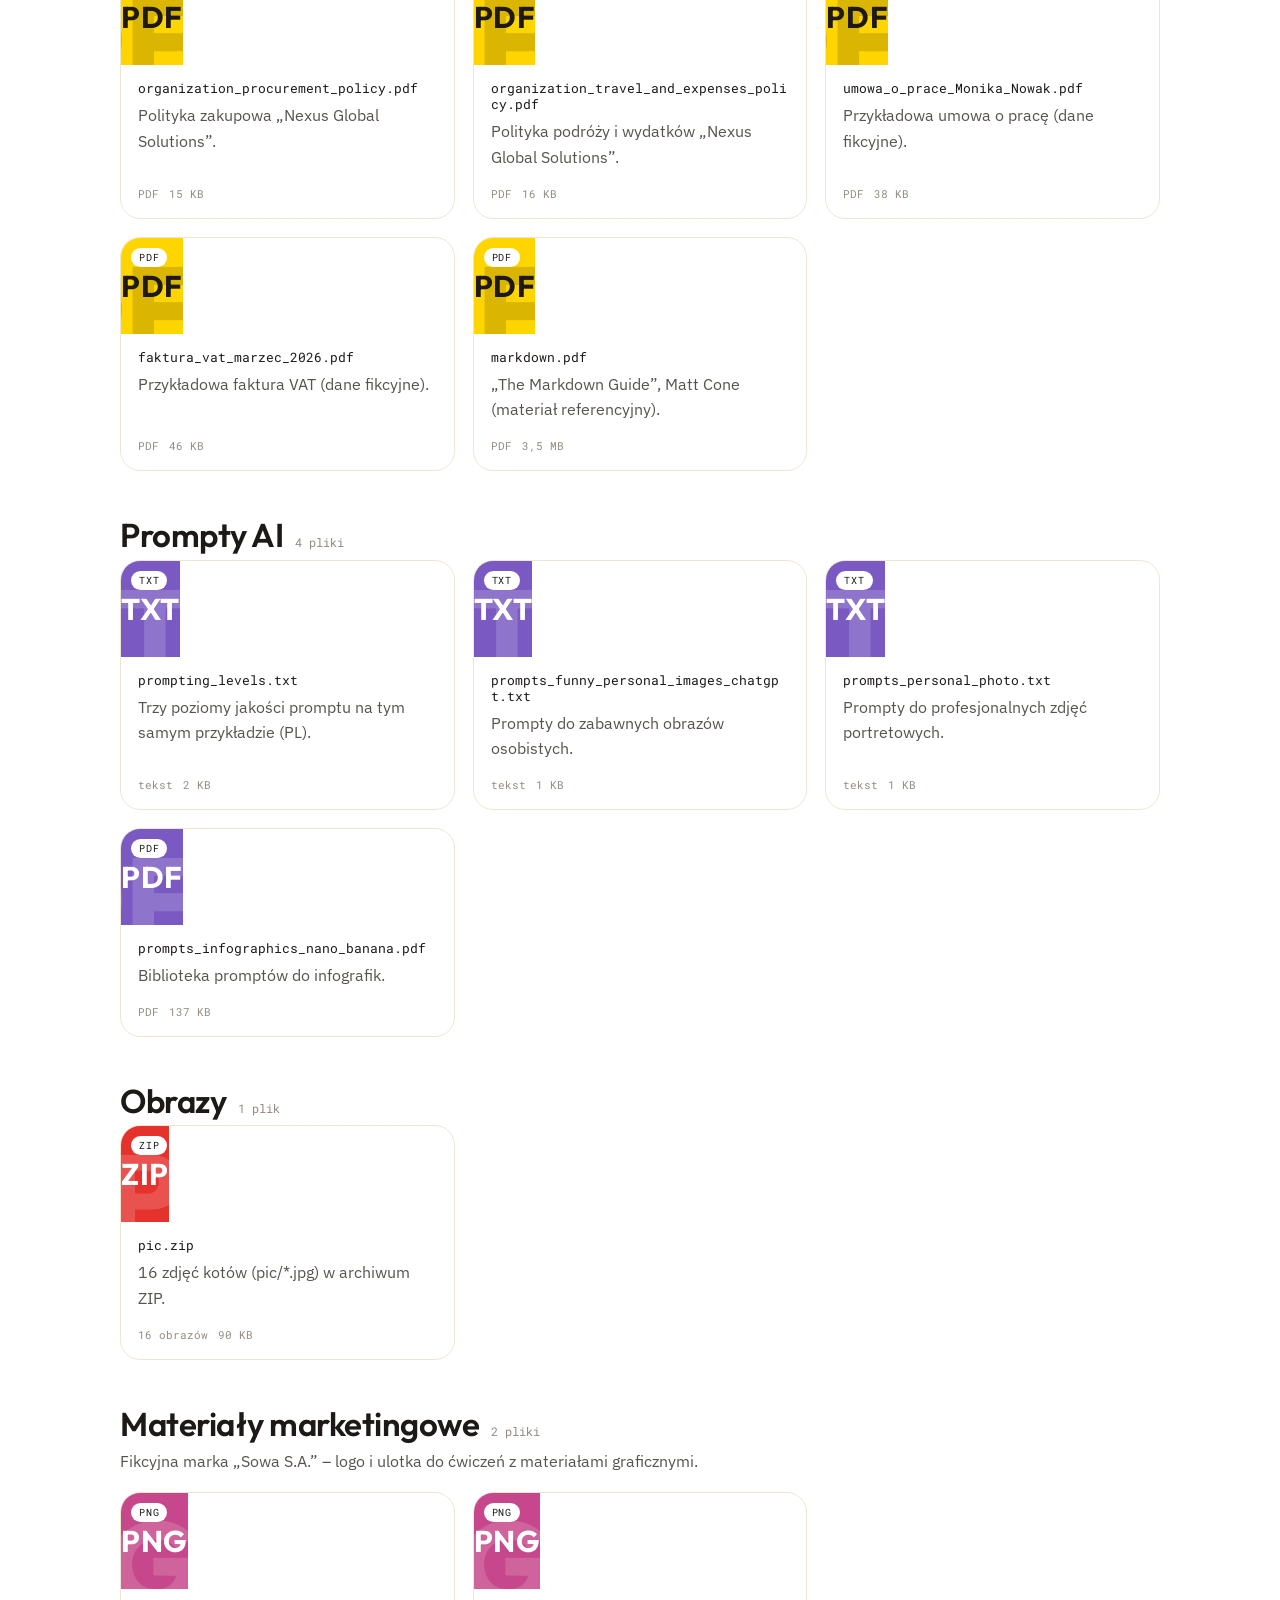
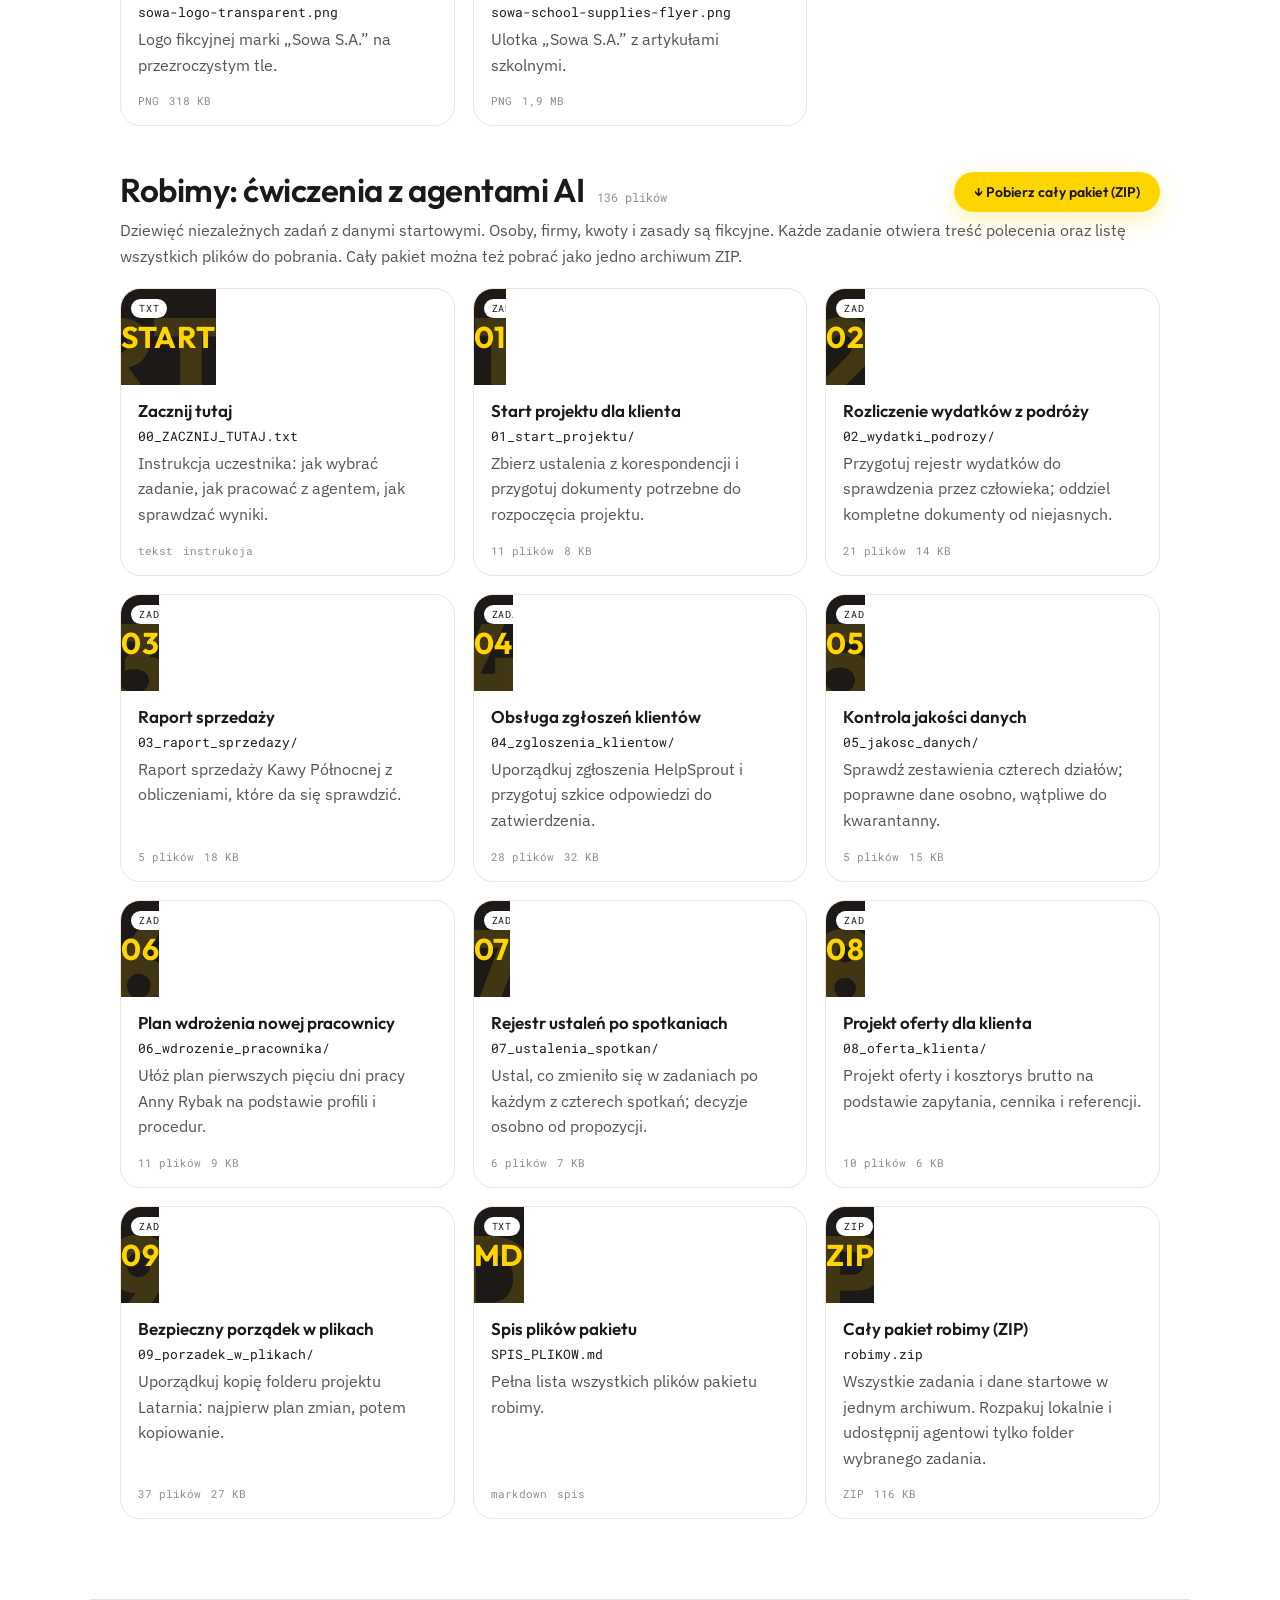
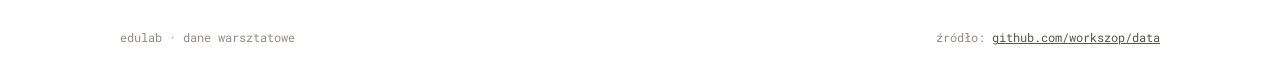
==== commit 504670bf: "Restyle index.html with edustyl; add marketing, robimy sections and robimy.zip - Current edulab toke" ====
--- a/index.html
+++ b/index.html
@@ -10,101 +10,105 @@
   html, body { margin: 0; padding: 0; }
   body.edu { background: var(--paper); color: var(--ink); font-family: var(--font-sans); }
 
-  /* ---------- top brand bar ---------- */
+  /* ─── Top brand bar ─── */
   .edu-header {
     position: sticky; top: 0; z-index: 50; width: 100%;
-    background: rgba(251, 247, 240, 0.85);
+    background: rgba(255, 255, 255, 0.85);
     backdrop-filter: blur(12px); -webkit-backdrop-filter: blur(12px);
     border-bottom: 1px solid var(--line);
   }
   .edu-header-inner {
     max-width: 1100px; margin: 0 auto;
-    padding: 15px 30px; display: flex; align-items: center; gap: 12px;
-  }
-  .edu-logo { width: 32px; height: 32px; display: block; }
+    padding: 8px 30px; display: flex; align-items: center; gap: 12px;
+  }
+  .edu-logo { width: 64px; height: 64px; display: block; margin-right: -6px; }
   .edu-wordmark { font-family: var(--font-display); font-weight: 700; font-size: 22px; letter-spacing: -.02em; color: var(--ink); }
-  .edu-tag {
-    font-family: var(--font-mono); font-weight: 500; font-size: 11px;
-    letter-spacing: .14em; text-transform: uppercase; color: var(--teal-ink);
-    background: var(--teal-soft); padding: 4px 9px; border-radius: var(--r-pill);
-  }
   .edu-header-spacer { flex: 1; }
   .edu-header-link {
-    font-family: var(--font-mono); font-size: 12px; letter-spacing: .06em;
-    text-transform: uppercase; color: var(--ink-3); text-decoration: none;
-    border: 1px solid var(--line); padding: 7px 13px; border-radius: var(--r-pill);
-    transition: color .15s, border-color .15s;
-  }
-  .edu-header-link:hover { color: var(--teal-ink); border-color: var(--teal); }
-
-  /* ---------- layout shell ---------- */
+    font-family: var(--font-sans); font-weight: 600; font-size: 14px;
+    color: var(--ink-2); text-decoration: none;
+    padding: 8px 14px; border-radius: var(--r-pill);
+    transition: background-color .15s, color .15s;
+  }
+  .edu-header-link:hover { background: var(--paper-2); color: var(--ink); }
+
+  /* ─── Layout shell ─── */
   main { max-width: 1100px; margin: 0 auto; padding: 56px 30px 80px; }
 
-  /* ---------- page header ---------- */
+  /* ─── Page header ─── */
   .page-head { text-align: center; margin-bottom: 14px; }
-  .edu-overline {
-    font-family: var(--font-mono); font-weight: 500; font-size: 12px;
-    letter-spacing: .14em; text-transform: uppercase; color: var(--marigold-ink);
-    margin: 0 0 14px;
-  }
   .app-title {
     font-family: var(--font-display); font-weight: 800;
     font-size: clamp(2rem, 4.5vw, 2.85rem); letter-spacing: -.025em;
     line-height: 1.05; color: var(--ink); margin: 0 0 16px;
   }
-  .edu-lead { font-size: 1.0625rem; line-height: 1.6; color: var(--ink-2); max-width: 38rem; margin: 0 auto; font-family: var(--font-sans); }
-
-  /* ---------- toolbar (count + filters) ---------- */
-  .toolbar { display: flex; flex-wrap: wrap; align-items: center; justify-content: center; gap: 10px; margin: 38px 0 30px; }
-  .filter-chip {
-    font-family: var(--font-mono); font-size: 11.5px; text-transform: uppercase;
-    letter-spacing: .07em; padding: 7px 14px; border-radius: var(--r-pill);
-    background: var(--surface); color: var(--ink-2); border: 1px solid var(--line);
-    cursor: pointer; transition: all .15s;
-  }
-  .filter-chip:hover { border-color: var(--line-2); }
-  .filter-chip[aria-pressed="true"] { background: var(--ink); color: var(--paper); border-color: var(--ink); }
-
-  /* ---------- category sections ---------- */
+  .edu-lead { font-size: 1.0625rem; line-height: 1.6; color: var(--ink-2); margin: 0; font-family: var(--font-sans); }
+
+  /* ─── Filters (segmented toggle) ─── */
+  .toolbar { display: flex; justify-content: center; margin: 38px 0 20px; }
+  .edu-seg { display: inline-flex; flex-wrap: wrap; justify-content: center; gap: 2px; padding: 3px; background: var(--paper-2); border-radius: var(--r-pill); }
+  .edu-seg button {
+    border: none; background: transparent; padding: 8px 14px; border-radius: var(--r-pill);
+    font-family: var(--font-sans); font-weight: 600; font-size: 14px; color: var(--ink-2); cursor: pointer;
+    transition: background-color .15s, color .15s;
+  }
+  .edu-seg button:hover { color: var(--ink); }
+  .edu-seg button[aria-pressed="true"] { background: var(--yellow); color: var(--yellow-ink); }
+  .edu-seg button:focus-visible { outline: none; box-shadow: var(--focus-ring); }
+
+  /* ─── Category sections ─── */
   .cat-section { margin-top: 46px; }
-  .cat-head { display: flex; align-items: baseline; gap: 12px; margin: 0 0 18px; padding-bottom: 12px; border-bottom: 1px solid var(--line); }
+  .cat-head { display: flex; align-items: baseline; gap: 12px; margin: 0 0 6px; }
   .cat-title { font-family: var(--font-display); font-weight: 600; font-size: var(--h3); color: var(--ink); margin: 0; }
   .cat-count { font-family: var(--font-mono); font-size: 12px; color: var(--ink-3); }
-
-  /* ---------- grid of file cards ---------- */
+  .cat-action { margin-left: auto; align-self: center; }
+  .cat-desc { font-family: var(--font-sans); font-size: 14.5px; line-height: 1.5; color: var(--ink-2); margin: 0 0 18px; }
+
+  /* ─── Grid of file cards ─── */
   .grid { display: grid; grid-template-columns: repeat(3, 1fr); gap: 18px; }
   @media (max-width: 860px) { .grid { grid-template-columns: repeat(2, 1fr); } }
   @media (max-width: 560px) { .grid { grid-template-columns: 1fr; } }
 
   .card {
     background: var(--surface); border: 1px solid var(--line); border-radius: var(--r-lg);
-    overflow: hidden; display: flex; flex-direction: column; cursor: pointer;
-    transition: transform .2s cubic-bezier(.32,.72,.32,1), box-shadow .2s cubic-bezier(.32,.72,.32,1), border-color .2s;
-  }
-  .card:hover { transform: translateY(-4px); box-shadow: var(--shadow-lg); border-color: transparent; }
+    overflow: hidden; display: flex; flex-direction: column; cursor: pointer; text-align: left;
+    padding: 0; font: inherit; color: inherit;
+    transition: box-shadow .2s cubic-bezier(.32,.72,.32,1), border-color .2s;
+  }
+  .card:hover { box-shadow: var(--shadow-md); border-color: var(--line-2); }
+  .card:focus-visible { outline: none; box-shadow: var(--focus-ring); }
 
   .card-head {
     height: 96px; position: relative; overflow: hidden;
     display: flex; align-items: center; justify-content: center;
   }
-  .card-glyph { font-family: var(--font-display); font-weight: 700; font-size: 30px; color: #fff; z-index: 1; letter-spacing: .02em; }
+  .head-blue   { background: var(--blue);       color: var(--blue-ink); }
+  .head-green  { background: var(--green);      color: var(--green-ink); }
+  .head-yellow { background: var(--yellow);     color: var(--yellow-ink); }
+  .head-grape  { background: var(--play-grape); color: var(--surface); }
+  .head-red    { background: var(--red);        color: var(--red-ink); }
+  .head-berry  { background: var(--play-berry); color: var(--surface); }
+  .head-ink    { background: var(--ink);        color: var(--yellow); }
+
+  .card-glyph { font-family: var(--font-display); font-weight: 700; font-size: 30px; z-index: 1; letter-spacing: .02em; }
   .card-glyph-ghost {
     position: absolute; right: -14px; bottom: -34px; font-family: var(--font-display);
-    font-weight: 800; font-size: 120px; color: rgba(255,255,255,.16); line-height: 1; user-select: none;
+    font-weight: 800; font-size: 120px; opacity: .16; line-height: 1; user-select: none;
   }
   .card-chip {
     position: absolute; top: 10px; left: 10px; z-index: 2;
     font-family: var(--font-mono); font-size: 10px; text-transform: uppercase;
     letter-spacing: .08em; padding: 3px 8px; border-radius: var(--r-pill);
-    background: rgba(255,255,255,.9); color: var(--ink);
+    background: var(--surface); color: var(--ink);
   }
 
   .card-body { padding: 15px 17px 17px; display: flex; flex-direction: column; gap: 7px; flex: 1; }
   .card-name { font-family: var(--font-mono); font-size: 12.5px; color: var(--ink); word-break: break-all; }
+  .card-title { font-family: var(--font-display); font-weight: 600; font-size: 17px; color: var(--ink); line-height: 1.25; }
   .card-blurb { font-family: var(--font-sans); font-size: 13.5px; line-height: 1.45; color: var(--ink-2); margin: 0; }
-  .card-meta { margin-top: auto; padding-top: 8px; display: flex; gap: 10px; font-family: var(--font-mono); font-size: 11px; color: var(--ink-3); }
-
-  /* ---------- modal ---------- */
+  .card-meta { margin-top: auto; padding-top: 8px; display: flex; flex-wrap: wrap; gap: 10px; font-family: var(--font-mono); font-size: 11px; color: var(--ink-3); }
+
+  /* ─── Modal ─── */
   .overlay {
     position: fixed; inset: 0; z-index: 100; display: none;
     background: rgba(33,30,26,.46); backdrop-filter: blur(3px);
@@ -117,33 +121,34 @@
   }
   .modal-head { padding: 22px 26px 18px; border-bottom: 1px solid var(--line); display: flex; align-items: flex-start; gap: 16px; }
   .modal-head-text { flex: 1; min-width: 0; }
-  .modal-eyebrow { font-family: var(--font-mono); font-size: 11px; text-transform: uppercase; letter-spacing: .1em; color: var(--marigold-ink); margin: 0 0 6px; }
+  .modal-cat { font-family: var(--font-mono); font-size: 11px; text-transform: uppercase; letter-spacing: .1em; color: var(--ink-3); margin: 0 0 6px; }
   .modal-title { font-family: var(--font-mono); font-size: 16px; color: var(--ink); margin: 0; word-break: break-all; }
+  .modal-title.is-display { font-family: var(--font-display); font-weight: 700; font-size: 22px; word-break: normal; }
   .modal-blurb { font-family: var(--font-sans); font-size: 14px; color: var(--ink-2); margin: 8px 0 0; line-height: 1.5; }
   .modal-close {
     flex-shrink: 0; width: 36px; height: 36px; border-radius: var(--r-pill); border: 1px solid var(--line);
     background: var(--surface); color: var(--ink-2); font-size: 18px; cursor: pointer; line-height: 1;
-    display: flex; align-items: center; justify-content: center; transition: all .15s;
-  }
-  .modal-close:hover { background: var(--coral-soft); color: var(--coral-ink); border-color: var(--coral); }
+    display: flex; align-items: center; justify-content: center; transition: background-color .15s, color .15s, border-color .15s;
+  }
+  .modal-close:hover { background: var(--red-soft); color: var(--red-ink); border-color: var(--red); }
 
   .modal-actions { padding: 14px 26px; display: flex; gap: 12px; align-items: center; border-bottom: 1px solid var(--line); flex-wrap: wrap; }
   .edu-btn {
     font-family: var(--font-display); font-weight: 600; font-size: 14px;
-    background: var(--marigold); color: #fff; border: none; text-decoration: none;
-    border-radius: var(--r-pill); padding: 11px 20px; box-shadow: var(--shadow-marigold);
-    cursor: pointer; transition: background .15s, transform .12s; display: inline-flex; align-items: center; gap: 8px;
-  }
-  .edu-btn:hover { background: var(--marigold-600); }
+    background: var(--yellow); color: var(--on-primary); border: none; text-decoration: none;
+    border-radius: var(--r-pill); padding: 11px 20px; box-shadow: var(--shadow-primary);
+    cursor: pointer; transition: background-color .15s, transform .12s; display: inline-flex; align-items: center; gap: 8px;
+  }
+  .edu-btn:hover { background: var(--yellow-600); }
   .edu-btn:active { transform: scale(.96); }
   .edu-btn-ghost {
-    font-family: var(--font-mono); font-size: 12.5px; letter-spacing: .04em; color: var(--ink-2);
-    background: var(--surface); border: 1px solid var(--line); box-shadow: none; text-transform: uppercase;
+    font-family: var(--font-sans); font-weight: 600; font-size: 14px; color: var(--ink-2);
+    background: var(--surface); border: 1px solid var(--line); box-shadow: none;
   }
   .edu-btn-ghost:hover { background: var(--paper-2); color: var(--ink); }
+  .edu-btn[hidden] { display: none; }
 
   .modal-body { padding: 0; overflow: auto; flex: 1; }
-  .modal-body-pad { padding: 22px 26px 26px; }
 
   .preview-note { font-family: var(--font-mono); font-size: 11px; color: var(--ink-3); padding: 12px 26px 0; }
 
@@ -153,7 +158,7 @@
   table.preview th { position: sticky; top: 0; background: var(--paper-3); color: var(--ink); font-family: var(--font-mono); font-size: 11px; text-transform: uppercase; letter-spacing: .05em; text-align: left; padding: 9px 12px; white-space: nowrap; border-bottom: 1px solid var(--line-2); }
   table.preview td { padding: 8px 12px; border-bottom: 1px solid var(--line); color: var(--ink-2); white-space: nowrap; }
   table.preview tr:last-child td { border-bottom: none; }
-  table.preview tr:nth-child(even) td { background: rgba(244,237,223,.45); }
+  table.preview tr:nth-child(even) td { background: var(--paper-2); }
 
   /* text preview */
   pre.txt-preview {
@@ -166,48 +171,75 @@
   .pdf-frame { width: 100%; height: 60vh; border: 1px solid var(--line); border-radius: var(--r-md); display: block; }
   .pdf-wrap { padding: 0 26px 26px; }
 
-  /* image (zip) preview placeholder */
-  .info-panel { margin: 0 26px 26px; padding: 22px 24px; background: var(--teal-soft); border-radius: var(--r-xl); color: var(--teal-ink); }
-  .info-panel h4 { font-family: var(--font-display); font-weight: 700; font-size: 17px; margin: 0 0 8px; color: var(--teal-ink); }
-  .info-panel p { font-family: var(--font-sans); font-size: 14px; line-height: 1.55; margin: 0; color: var(--teal-ink); }
+  /* image preview */
+  .img-wrap { padding: 0 26px 26px; }
+  .img-preview { display: block; max-width: 100%; max-height: 60vh; margin: 0 auto; border: 1px solid var(--line); border-radius: var(--r-md); background: var(--paper-2); }
+
+  /* info block (solid colour) */
+  .info-panel { margin: 0 26px 26px; padding: 22px 24px; background: var(--blue-soft); border-radius: var(--r-xl); color: var(--blue-ink); }
+  .info-panel h4 { font-family: var(--font-display); font-weight: 700; font-size: 17px; margin: 0 0 8px; color: inherit; }
+  .info-panel p { font-family: var(--font-sans); font-size: 14px; line-height: 1.55; margin: 0; color: inherit; }
+
+  /* task file list (robimy) */
+  .file-list { margin: 0 26px 26px; border: 1px solid var(--line); border-radius: var(--r-md); overflow: hidden; }
+  .file-list-head { font-family: var(--font-mono); font-size: 11px; text-transform: uppercase; letter-spacing: .05em; color: var(--ink); background: var(--paper-3); padding: 9px 14px; border-bottom: 1px solid var(--line-2); }
+  .file-row { display: flex; align-items: center; gap: 12px; padding: 8px 14px; border-bottom: 1px solid var(--line); font-size: 13px; }
+  .file-row:last-child { border-bottom: none; }
+  .file-row:nth-child(even) { background: var(--paper-2); }
+  .file-path { flex: 1; min-width: 0; font-family: var(--font-mono); font-size: 12px; color: var(--ink); word-break: break-all; }
+  .file-size { font-family: var(--font-mono); font-size: 11px; color: var(--ink-3); white-space: nowrap; }
+  .file-dl { font-family: var(--font-sans); font-weight: 600; font-size: 12px; color: var(--ink); text-decoration: none; background: var(--surface); border: 1px solid var(--line); border-radius: var(--r-pill); padding: 4px 10px; white-space: nowrap; transition: background-color .15s; }
+  .file-dl:hover { background: var(--yellow); color: var(--yellow-ink); border-color: var(--yellow); }
 
   .loader { font-family: var(--font-mono); font-size: 12px; color: var(--ink-3); padding: 40px 26px; text-align: center; }
 
   footer.edu-foot { max-width: 1100px; margin: 0 auto; padding: 30px; border-top: 1px solid var(--line); font-family: var(--font-mono); font-size: 11.5px; color: var(--ink-3); display: flex; justify-content: space-between; flex-wrap: wrap; gap: 10px; }
-  footer.edu-foot a { color: var(--teal-ink); text-decoration: none; }
+  footer.edu-foot a { color: var(--ink-2); text-decoration: underline; }
+
+  .sr-only { position: absolute; width: 1px; height: 1px; overflow: hidden; clip: rect(0 0 0 0); white-space: nowrap; }
+
+  @media (max-width: 768px) {
+    .cat-head { flex-wrap: wrap; }
+    .cat-action { margin-left: 0; }
+    .edu-header-inner { padding: 6px 16px; }
+    main { padding: 36px 16px 60px; }
+    .modal-head, .modal-actions { padding-left: 18px; padding-right: 18px; }
+    .tbl-wrap, pre.txt-preview, .info-panel, .file-list { margin-left: 18px; margin-right: 18px; }
+    .pdf-wrap, .img-wrap { padding-left: 18px; padding-right: 18px; }
+    .preview-note { padding-left: 18px; }
+  }
 </style>
 </head>
 <body class="edu">
 
 <header class="edu-header"><div class="edu-header-inner">
-  <img class="edu-logo" alt="edulab" src="edulab-mark-teal.png">
+  <img class="edu-logo" alt="edulab" src="edulab-mark-ink.png">
   <span class="edu-wordmark">edulab</span>
-  <span class="edu-tag">demo lab</span>
   <span class="edu-header-spacer"></span>
-  <a class="edu-header-link" href="https://github.com/workszop/data" target="_blank" rel="noopener">repo ↗</a>
+  <a class="edu-header-link" href="https://github.com/workszop/data" target="_blank" rel="noopener">Repozytorium ↗</a>
 </div></header>
 
 <main>
   <div class="page-head">
-    <p class="edu-overline">Materiały warsztatowe · 21 plików</p>
     <h1 class="app-title">Dane do warsztatów</h1>
-    <p class="edu-lead">Przeglądaj, podglądaj i pobieraj zestawy danych używane na warsztatach programistycznych — tabele, teksty, dokumenty PDF, prompty AI i obrazy. Kliknij kartę, aby zobaczyć podgląd.</p>
+    <p class="edu-lead">Przeglądaj, podglądaj i pobieraj materiały używane na warsztatach: tabele, teksty, dokumenty PDF, prompty AI, obrazy, materiały marketingowe oraz zestaw ćwiczeń z agentami AI. Kliknij kartę, aby zobaczyć podgląd i linki do pobrania.</p>
   </div>
 
-  <div class="toolbar" id="filters"></div>
+  <div class="toolbar"><div class="edu-seg" id="filters" role="group" aria-label="Filtr kategorii"></div></div>
   <div id="sections"></div>
+  <p class="sr-only" id="live" aria-live="polite"></p>
 </main>
 
 <footer class="edu-foot">
-  <span>edulab · demo lab — dane warsztatowe</span>
+  <span>edulab · dane warsztatowe</span>
   <span>źródło: <a href="https://github.com/workszop/data" target="_blank" rel="noopener">github.com/workszop/data</a></span>
 </footer>
 
 <div class="overlay" id="overlay">
-  <div class="modal" role="dialog" aria-modal="true">
+  <div class="modal" role="dialog" aria-modal="true" aria-labelledby="m-name">
     <div class="modal-head">
       <div class="modal-head-text">
-        <p class="modal-eyebrow" id="m-cat"></p>
+        <p class="modal-cat" id="m-cat"></p>
         <h2 class="modal-title" id="m-name"></h2>
         <p class="modal-blurb" id="m-blurb"></p>
       </div>
@@ -215,7 +247,7 @@
     </div>
     <div class="modal-actions">
       <a class="edu-btn" id="m-download" href="#" download>↓ Pobierz plik</a>
-      <a class="edu-btn edu-btn-ghost" id="m-raw" href="#" target="_blank" rel="noopener">Otwórz raw</a>
+      <a class="edu-btn edu-btn-ghost" id="m-raw" href="#" target="_blank" rel="noopener">Otwórz na GitHubie</a>
       <span style="flex:1"></span>
       <span class="card-meta" id="m-meta" style="padding:0;"></span>
     </div>
@@ -224,42 +256,55 @@
 </div>
 
 <script>
-const RAW = "https://raw.githubusercontent.com/workszop/data/main/";
+// ─── Constants ───
+const RAW  = "https://raw.githubusercontent.com/workszop/data/main/";
 const BLOB = "https://github.com/workszop/data/blob/main/";
-
-// subject colours per category (edulab play / brand palette)
+const TREE = "https://github.com/workszop/data/tree/main/";
+const XLSX_CDN = "https://cdn.jsdelivr.net/npm/xlsx@0.18.5/dist/xlsx.full.min.js";
+const TXT_LIMIT = 6000;
+const TABLE_ROWS = 26;
+
+// category -> label, head colour class, optional description
 const CAT = {
-  tabular: { label: "Dane tabelaryczne", color: "var(--teal)" },
-  text:    { label: "Teksty",            color: "var(--sky)" },
-  docs:    { label: "Dokumenty PDF",     color: "var(--marigold)" },
-  prompts: { label: "Prompty AI",        color: "var(--play-grape)" },
-  images:  { label: "Obrazy",            color: "var(--coral)" },
+  tabular:   { label: "Dane tabelaryczne",     head: "head-blue" },
+  text:      { label: "Teksty",                head: "head-green" },
+  docs:      { label: "Dokumenty PDF",         head: "head-yellow" },
+  prompts:   { label: "Prompty AI",            head: "head-grape" },
+  images:    { label: "Obrazy",                head: "head-red" },
+  marketing: { label: "Materiały marketingowe", head: "head-berry",
+               desc: "Fikcyjna marka „Sowa S.A.” – logo i ulotka do ćwiczeń z materiałami graficznymi." },
+  robimy:    { label: "Robimy: ćwiczenia z agentami AI", short: "Robimy", head: "head-ink",
+               desc: "Dziewięć niezależnych zadań z danymi startowymi. Osoby, firmy, kwoty i zasady są fikcyjne. Każde zadanie otwiera treść polecenia oraz listę wszystkich plików do pobrania. Cały pakiet można też pobrać jako jedno archiwum ZIP.",
+               zip: "robimy.zip" },
 };
 
+// every file in robimy/, grouped by task folder (generated from git ls-files)
+const ROBIMY = {"_root":[{"p":"00_ZACZNIJ_TUTAJ.txt","s":2898},{"p":"SPIS_PLIKOW.md","s":26728}],"01_start_projektu":[{"p":"01_start_projektu/ZADANIE.txt","s":2120},{"p":"01_start_projektu/dane_startowe/kalendarz_zespolu.csv","s":724},{"p":"01_start_projektu/dane_startowe/katalog_uslug.csv","s":663},{"p":"01_start_projektu/dane_startowe/korespondencja_01.txt","s":653},{"p":"01_start_projektu/dane_startowe/korespondencja_02.txt","s":526},{"p":"01_start_projektu/dane_startowe/korespondencja_03.txt","s":521},{"p":"01_start_projektu/dane_startowe/korespondencja_04.txt","s":446},{"p":"01_start_projektu/dane_startowe/korespondencja_05.txt","s":452},{"p":"01_start_projektu/dane_startowe/notatka_spotkanie.txt","s":808},{"p":"01_start_projektu/dane_startowe/portfolio_zatwierdzone.md","s":710},{"p":"01_start_projektu/dane_startowe/zasady_danych.txt","s":415}],"02_wydatki_podrozy":[{"p":"02_wydatki_podrozy/ZADANIE.txt","s":2193},{"p":"02_wydatki_podrozy/dane_startowe/brief_podrozy.md","s":766},{"p":"02_wydatki_podrozy/dane_startowe/dokument_001.txt","s":564},{"p":"02_wydatki_podrozy/dane_startowe/dokument_002.txt","s":521},{"p":"02_wydatki_podrozy/dane_startowe/dokument_003.txt","s":501},{"p":"02_wydatki_podrozy/dane_startowe/dokument_004.txt","s":513},{"p":"02_wydatki_podrozy/dane_startowe/dokument_005.txt","s":513},{"p":"02_wydatki_podrozy/dane_startowe/dokument_006.txt","s":501},{"p":"02_wydatki_podrozy/dane_startowe/dokument_007.txt","s":553},{"p":"02_wydatki_podrozy/dane_startowe/dokument_008.txt","s":511},{"p":"02_wydatki_podrozy/dane_startowe/dokument_009.txt","s":570},{"p":"02_wydatki_podrozy/dane_startowe/dokument_010.txt","s":566},{"p":"02_wydatki_podrozy/dane_startowe/dokument_011.txt","s":502},{"p":"02_wydatki_podrozy/dane_startowe/dokument_012.txt","s":559},{"p":"02_wydatki_podrozy/dane_startowe/dokument_013.txt","s":525},{"p":"02_wydatki_podrozy/dane_startowe/dokument_014.txt","s":532},{"p":"02_wydatki_podrozy/dane_startowe/dokument_015.txt","s":516},{"p":"02_wydatki_podrozy/dane_startowe/dokument_016.txt","s":548},{"p":"02_wydatki_podrozy/dane_startowe/dokument_017.txt","s":551},{"p":"02_wydatki_podrozy/dane_startowe/dokument_018.txt","s":551},{"p":"02_wydatki_podrozy/dane_startowe/spis_zrodel.csv","s":1350}],"03_raport_sprzedazy":[{"p":"03_raport_sprzedazy/ZADANIE.txt","s":2174},{"p":"03_raport_sprzedazy/dane_startowe/cele.csv","s":168},{"p":"03_raport_sprzedazy/dane_startowe/okresy.csv","s":397},{"p":"03_raport_sprzedazy/dane_startowe/sprzedaz.csv","s":15689},{"p":"03_raport_sprzedazy/dane_startowe/wynik_poprzedni.csv","s":115}],"04_zgloszenia_klientow":[{"p":"04_zgloszenia_klientow/ZADANIE.txt","s":2433},{"p":"04_zgloszenia_klientow/dane_startowe/eksport_01.csv","s":8547},{"p":"04_zgloszenia_klientow/dane_startowe/eksport_02.csv","s":8547},{"p":"04_zgloszenia_klientow/dane_startowe/historia_zamowien.csv","s":841},{"p":"04_zgloszenia_klientow/dane_startowe/wiadomosc_001.txt","s":546},{"p":"04_zgloszenia_klientow/dane_startowe/wiadomosc_002.txt","s":511},{"p":"04_zgloszenia_klientow/dane_startowe/wiadomosc_003.txt","s":542},{"p":"04_zgloszenia_klientow/dane_startowe/wiadomosc_004.txt","s":525},{"p":"04_zgloszenia_klientow/dane_startowe/wiadomosc_005.txt","s":464},{"p":"04_zgloszenia_klientow/dane_startowe/wiadomosc_006.txt","s":563},{"p":"04_zgloszenia_klientow/dane_startowe/wiadomosc_007.txt","s":560},{"p":"04_zgloszenia_klientow/dane_startowe/wiadomosc_008.txt","s":595},{"p":"04_zgloszenia_klientow/dane_startowe/wiadomosc_009.txt","s":565},{"p":"04_zgloszenia_klientow/dane_startowe/wiadomosc_010.txt","s":505},{"p":"04_zgloszenia_klientow/dane_startowe/wiadomosc_011.txt","s":553},{"p":"04_zgloszenia_klientow/dane_startowe/wiadomosc_012.txt","s":516},{"p":"04_zgloszenia_klientow/dane_startowe/wiadomosc_013.txt","s":483},{"p":"04_zgloszenia_klientow/dane_startowe/wiadomosc_014.txt","s":459},{"p":"04_zgloszenia_klientow/dane_startowe/wiadomosc_015.txt","s":517},{"p":"04_zgloszenia_klientow/dane_startowe/wiadomosc_016.txt","s":502},{"p":"04_zgloszenia_klientow/dane_startowe/wiadomosc_017.txt","s":535},{"p":"04_zgloszenia_klientow/dane_startowe/wiadomosc_018.txt","s":443},{"p":"04_zgloszenia_klientow/dane_startowe/wiadomosc_019.txt","s":492},{"p":"04_zgloszenia_klientow/dane_startowe/wiadomosc_020.txt","s":479},{"p":"04_zgloszenia_klientow/dane_startowe/wiadomosc_021.txt","s":500},{"p":"04_zgloszenia_klientow/dane_startowe/wiadomosc_022.txt","s":459},{"p":"04_zgloszenia_klientow/dane_startowe/wiadomosc_023.txt","s":487},{"p":"04_zgloszenia_klientow/dane_startowe/wiadomosc_024.txt","s":493}],"05_jakosc_danych":[{"p":"05_jakosc_danych/ZADANIE.txt","s":2426},{"p":"05_jakosc_danych/dane_startowe/finanse.csv","s":2975},{"p":"05_jakosc_danych/dane_startowe/operacje.csv","s":3684},{"p":"05_jakosc_danych/dane_startowe/sprzedaz.csv","s":3084},{"p":"05_jakosc_danych/dane_startowe/wsparcie.csv","s":3272}],"06_wdrozenie_pracownika":[{"p":"06_wdrozenie_pracownika/ZADANIE.txt","s":2147},{"p":"06_wdrozenie_pracownika/dane_startowe/kalendarz_wdrozenia.csv","s":612},{"p":"06_wdrozenie_pracownika/dane_startowe/macierz_dostepow.csv","s":842},{"p":"06_wdrozenie_pracownika/dane_startowe/opiekunowie.csv","s":535},{"p":"06_wdrozenie_pracownika/dane_startowe/procedura_01.md","s":764},{"p":"06_wdrozenie_pracownika/dane_startowe/procedura_02.md","s":673},{"p":"06_wdrozenie_pracownika/dane_startowe/procedura_03.md","s":561},{"p":"06_wdrozenie_pracownika/dane_startowe/profil_01.md","s":1148},{"p":"06_wdrozenie_pracownika/dane_startowe/profil_02.md","s":809},{"p":"06_wdrozenie_pracownika/dane_startowe/profil_03.md","s":810},{"p":"06_wdrozenie_pracownika/dane_startowe/profil_04.md","s":760}],"07_ustalenia_spotkan":[{"p":"07_ustalenia_spotkan/ZADANIE.txt","s":2121},{"p":"07_ustalenia_spotkan/dane_startowe/spotkanie_01.md","s":1058},{"p":"07_ustalenia_spotkan/dane_startowe/spotkanie_02.md","s":868},{"p":"07_ustalenia_spotkan/dane_startowe/spotkanie_03.md","s":882},{"p":"07_ustalenia_spotkan/dane_startowe/spotkanie_04.md","s":907},{"p":"07_ustalenia_spotkan/dane_startowe/zadania_startowe.csv","s":1507}],"08_oferta_klienta":[{"p":"08_oferta_klienta/ZADANIE.txt","s":2153},{"p":"08_oferta_klienta/dane_startowe/cennik.csv","s":476},{"p":"08_oferta_klienta/dane_startowe/dostepnosc_realizacji.csv","s":427},{"p":"08_oferta_klienta/dane_startowe/katalog_uslug.csv","s":551},{"p":"08_oferta_klienta/dane_startowe/notatka_wewnetrzna.txt","s":302},{"p":"08_oferta_klienta/dane_startowe/portfolio_zatwierdzone.md","s":486},{"p":"08_oferta_klienta/dane_startowe/reguly_rabatow.md","s":490},{"p":"08_oferta_klienta/dane_startowe/uzupelnienie_01.txt","s":374},{"p":"08_oferta_klienta/dane_startowe/wzor_oferty.md","s":481},{"p":"08_oferta_klienta/dane_startowe/zapytanie_klienta.txt","s":537}],"09_porzadek_w_plikach":[{"p":"09_porzadek_w_plikach/ZADANIE.txt","s":2468},{"p":"09_porzadek_w_plikach/dane_startowe/archiwum/2025/Plan spotkania.md","s":804},{"p":"09_porzadek_w_plikach/dane_startowe/archiwum/Lista zadań.csv","s":271},{"p":"09_porzadek_w_plikach/dane_startowe/archiwum/Notatka z rozmowy.txt","s":811},{"p":"09_porzadek_w_plikach/dane_startowe/archiwum/Notatki zespołu.txt","s":813},{"p":"09_porzadek_w_plikach/dane_startowe/archiwum/Plan spotkania.md","s":801},{"p":"09_porzadek_w_plikach/dane_startowe/archiwum/brief etap 1.md","s":796},{"p":"09_porzadek_w_plikach/dane_startowe/czytelnia/założenia – komentarze.txt","s":795},{"p":"09_porzadek_w_plikach/dane_startowe/czytelnia/założenia.txt","s":782},{"p":"09_porzadek_w_plikach/dane_startowe/dane/Lista zadań.csv","s":351},{"p":"09_porzadek_w_plikach/dane_startowe/dane/ankieta uczestników kopia.csv","s":374},{"p":"09_porzadek_w_plikach/dane_startowe/dane/ankieta uczestników.csv","s":374},{"p":"09_porzadek_w_plikach/dane_startowe/dane/lista zadań poprawiona.csv","s":302},{"p":"09_porzadek_w_plikach/dane_startowe/do wysłania/Podsumowanie dla partnera.txt","s":809},{"p":"09_porzadek_w_plikach/dane_startowe/inbox/Notatka z rozmowy.txt","s":788},{"p":"09_porzadek_w_plikach/dane_startowe/inbox/Nowy dokument 1 (2).md","s":783},{"p":"09_porzadek_w_plikach/dane_startowe/inbox/Nowy dokument 1.md","s":783},{"p":"09_porzadek_w_plikach/dane_startowe/notatki/Decyzje projektowe – szkic.md","s":781},{"p":"09_porzadek_w_plikach/dane_startowe/notatki/Decyzje projektowe.md","s":803},{"p":"09_porzadek_w_plikach/dane_startowe/raporty/Raport tygodniowy final 2.md","s":791},{"p":"09_porzadek_w_plikach/dane_startowe/raporty/Raport tygodniowy final.md","s":792},{"p":"09_porzadek_w_plikach/dane_startowe/raporty/Raport tygodniowy.md","s":795},{"p":"09_porzadek_w_plikach/dane_startowe/robocze/Plan spotkania.md","s":812},{"p":"09_porzadek_w_plikach/dane_startowe/robocze/plan spotkania 2.md","s":794},{"p":"09_porzadek_w_plikach/dane_startowe/robocze/plan_spotkania_2026-02-12.md","s":782},{"p":"09_porzadek_w_plikach/dane_startowe/stare kopie/wersja finalna/Opis usługi.md","s":790},{"p":"09_porzadek_w_plikach/dane_startowe/stare kopie/wersja finalna/Podsumowanie dla partnera.txt","s":809},{"p":"09_porzadek_w_plikach/dane_startowe/współpraca/Kalendarz prac.csv","s":286},{"p":"09_porzadek_w_plikach/dane_startowe/współpraca/Notatki zespołu (koperta).txt","s":790},{"p":"09_porzadek_w_plikach/dane_startowe/współpraca/Notatki zespołu.txt","s":790},{"p":"09_porzadek_w_plikach/dane_startowe/współpraca/brief – etap 1.md","s":791},{"p":"09_porzadek_w_plikach/dane_startowe/współpraca/kalendarz prac kopia.csv","s":286},{"p":"09_porzadek_w_plikach/dane_startowe/źródła/Glosariusz.md","s":781},{"p":"09_porzadek_w_plikach/dane_startowe/źródła/Glosariusz_roboczy.md","s":794},{"p":"09_porzadek_w_plikach/dane_startowe/źródła/Metryka zakresu.json","s":447},{"p":"09_porzadek_w_plikach/dane_startowe/źródła/Opis usługi.md","s":790},{"p":"09_porzadek_w_plikach/dane_startowe/źródła/opis_usługi_v2.md","s":809}]};
+
 const FILES = [
-  // ---- tabular ----
+  // ─── tabular ───
   { f:"movies.csv", cat:"tabular", kind:"csv", glyph:"CSV",
     blurb:"7668 filmów z lat 1986–2016, 15 kolumn.", meta:["7 668 wierszy","1,3 MB"] },
   { f:"sales.csv", cat:"tabular", kind:"csv", glyph:"CSV",
-    blurb:"44 zamówienia sprzedaży — region, handlowiec, kwota.", meta:["44 wiersze","3 KB"] },
+    blurb:"44 zamówienia sprzedaży: region, handlowiec, kwota.", meta:["44 wiersze","3 KB"] },
   { f:"sales_data.xlsx", cat:"tabular", kind:"xlsx", glyph:"XLS",
     blurb:"Dane finansowo-sprzedażowe: segmenty, kraje, produkty.", meta:["arkusz","81 KB"] },
   { f:"world_population_2021.xlsx", cat:"tabular", kind:"xlsx", glyph:"XLS",
     blurb:"Populacja krajów świata: gęstość, powierzchnia, migracje.", meta:["arkusz","45 KB"] },
 
-  // ---- text ----
+  // ─── text ───
   { f:"jane_austen.txt", cat:"text", kind:"txt", glyph:"TXT",
-    blurb:"Pełny tekst „Pride and Prejudice” — do ćwiczeń NLP.", meta:["~700 KB","tekst"] },
+    blurb:"Pełny tekst „Pride and Prejudice” do ćwiczeń NLP.", meta:["~700 KB","tekst"] },
   { f:"studenci.txt", cat:"text", kind:"txt", glyph:"TXT",
-    blurb:"10 studentów (imię, nazwisko, grupa) — różna wielkość liter.", meta:["10 wierszy","czyszczenie"] },
-
-  // ---- docs ----
+    blurb:"10 studentów (imię, nazwisko, grupa), różna wielkość liter.", meta:["10 wierszy","czyszczenie"] },
+
+  // ─── docs ───
   { f:"google_annual_report_for_2024.pdf", cat:"docs", kind:"pdf", glyph:"PDF",
     blurb:"Raport roczny Google / Alphabet za 2024 r.", meta:["PDF","1,6 MB"] },
   { f:"logistics_contract.pdf", cat:"docs", kind:"pdf", glyph:"PDF",
     blurb:"Umowa o usługi logistyczne i zaopatrzeniowe (IFRC).", meta:["PDF","109 KB"] },
   { f:"organization_approval_matrix.pdf", cat:"docs", kind:"pdf", glyph:"PDF",
-    blurb:"Matryca akceptacji — fikcyjna firma „Nexus Global Solutions”.", meta:["PDF","14 KB"] },
+    blurb:"Matryca akceptacji, fikcyjna firma „Nexus Global Solutions”.", meta:["PDF","14 KB"] },
   { f:"organization_procurement_policy.pdf", cat:"docs", kind:"pdf", glyph:"PDF",
     blurb:"Polityka zakupowa „Nexus Global Solutions”.", meta:["PDF","15 KB"] },
   { f:"organization_travel_and_expenses_policy.pdf", cat:"docs", kind:"pdf", glyph:"PDF",
@@ -269,9 +314,9 @@
   { f:"faktura_vat_marzec_2026.pdf", cat:"docs", kind:"pdf", glyph:"PDF",
     blurb:"Przykładowa faktura VAT (dane fikcyjne).", meta:["PDF","46 KB"] },
   { f:"markdown.pdf", cat:"docs", kind:"pdf", glyph:"PDF",
-    blurb:"„The Markdown Guide” — Matt Cone (materiał referencyjny).", meta:["PDF","3,5 MB"] },
-
-  // ---- prompts ----
+    blurb:"„The Markdown Guide”, Matt Cone (materiał referencyjny).", meta:["PDF","3,5 MB"] },
+
+  // ─── prompts ───
   { f:"prompting_levels.txt", cat:"prompts", kind:"txt", glyph:"TXT",
     blurb:"Trzy poziomy jakości promptu na tym samym przykładzie (PL).", meta:["tekst","2 KB"] },
   { f:"prompts_funny_personal_images_chatgpt.txt", cat:"prompts", kind:"txt", glyph:"TXT",
@@ -281,25 +326,88 @@
   { f:"prompts_infographics_nano_banana.pdf", cat:"prompts", kind:"pdf", glyph:"PDF",
     blurb:"Biblioteka promptów do infografik.", meta:["PDF","137 KB"] },
 
-  // ---- images ----
+  // ─── images ───
   { f:"pic.zip", cat:"images", kind:"zip", glyph:"ZIP",
     blurb:"16 zdjęć kotów (pic/*.jpg) w archiwum ZIP.", meta:["16 obrazów","90 KB"] },
+
+  // ─── marketing ───
+  { f:"marketing/sowa-sa/sowa-logo-transparent.png", cat:"marketing", kind:"png", glyph:"PNG",
+    blurb:"Logo fikcyjnej marki „Sowa S.A.” na przezroczystym tle.", meta:["PNG","318 KB"] },
+  { f:"marketing/sowa-sa/sowa-school-supplies-flyer.png", cat:"marketing", kind:"png", glyph:"PNG",
+    blurb:"Ulotka „Sowa S.A.” z artykułami szkolnymi.", meta:["PNG","1,9 MB"] },
+
+  // ─── robimy ───
+  { f:"robimy/00_ZACZNIJ_TUTAJ.txt", cat:"robimy", kind:"txt", glyph:"START", title:"Zacznij tutaj",
+    blurb:"Instrukcja uczestnika: jak wybrać zadanie, jak pracować z agentem, jak sprawdzać wyniki.", meta:["tekst","instrukcja"] },
+  { f:"robimy/01_start_projektu", cat:"robimy", kind:"task", glyph:"01", title:"Start projektu dla klienta", task:"01_start_projektu",
+    blurb:"Zbierz ustalenia z korespondencji i przygotuj dokumenty potrzebne do rozpoczęcia projektu." },
+  { f:"robimy/02_wydatki_podrozy", cat:"robimy", kind:"task", glyph:"02", title:"Rozliczenie wydatków z podróży", task:"02_wydatki_podrozy",
+    blurb:"Przygotuj rejestr wydatków do sprawdzenia przez człowieka; oddziel kompletne dokumenty od niejasnych." },
+  { f:"robimy/03_raport_sprzedazy", cat:"robimy", kind:"task", glyph:"03", title:"Raport sprzedaży", task:"03_raport_sprzedazy",
+    blurb:"Raport sprzedaży Kawy Północnej z obliczeniami, które da się sprawdzić." },
+  { f:"robimy/04_zgloszenia_klientow", cat:"robimy", kind:"task", glyph:"04", title:"Obsługa zgłoszeń klientów", task:"04_zgloszenia_klientow",
+    blurb:"Uporządkuj zgłoszenia HelpSprout i przygotuj szkice odpowiedzi do zatwierdzenia." },
+  { f:"robimy/05_jakosc_danych", cat:"robimy", kind:"task", glyph:"05", title:"Kontrola jakości danych", task:"05_jakosc_danych",
+    blurb:"Sprawdź zestawienia czterech działów; poprawne dane osobno, wątpliwe do kwarantanny." },
+  { f:"robimy/06_wdrozenie_pracownika", cat:"robimy", kind:"task", glyph:"06", title:"Plan wdrożenia nowej pracownicy", task:"06_wdrozenie_pracownika",
+    blurb:"Ułóż plan pierwszych pięciu dni pracy Anny Rybak na podstawie profili i procedur." },
+  { f:"robimy/07_ustalenia_spotkan", cat:"robimy", kind:"task", glyph:"07", title:"Rejestr ustaleń po spotkaniach", task:"07_ustalenia_spotkan",
+    blurb:"Ustal, co zmieniło się w zadaniach po każdym z czterech spotkań; decyzje osobno od propozycji." },
+  { f:"robimy/08_oferta_klienta", cat:"robimy", kind:"task", glyph:"08", title:"Projekt oferty dla klienta", task:"08_oferta_klienta",
+    blurb:"Projekt oferty i kosztorys brutto na podstawie zapytania, cennika i referencji." },
+  { f:"robimy/09_porzadek_w_plikach", cat:"robimy", kind:"task", glyph:"09", title:"Bezpieczny porządek w plikach", task:"09_porzadek_w_plikach",
+    blurb:"Uporządkuj kopię folderu projektu Latarnia: najpierw plan zmian, potem kopiowanie." },
+  { f:"robimy/SPIS_PLIKOW.md", cat:"robimy", kind:"txt", glyph:"MD", title:"Spis plików pakietu",
+    blurb:"Pełna lista wszystkich plików pakietu robimy.", meta:["markdown","spis"] },
+  { f:"robimy.zip", cat:"robimy", kind:"zip", glyph:"ZIP", title:"Cały pakiet robimy (ZIP)", zipOf:"robimy",
+    blurb:"Wszystkie zadania i dane startowe w jednym archiwum. Rozpakuj lokalnie i udostępnij agentowi tylko folder wybranego zadania.", meta:["ZIP","116 KB"] },
 ];
 
-// ---------- render sections ----------
+// ─── State ───
+let activeCat = "all";
+let pdfObjectUrl = null;
+let xlsxLoading = null;
+
+// ─── DOM refs ───
 const sectionsEl = document.getElementById("sections");
-const filtersEl = document.getElementById("filters");
-let activeCat = "all";
-
+const filtersEl  = document.getElementById("filters");
+const liveEl     = document.getElementById("live");
+const overlay    = document.getElementById("overlay");
+const mBody      = document.getElementById("m-body");
+const mCat       = document.getElementById("m-cat");
+const mName      = document.getElementById("m-name");
+const mBlurb     = document.getElementById("m-blurb");
+const mMeta      = document.getElementById("m-meta");
+const mDownload  = document.getElementById("m-download");
+const mRaw       = document.getElementById("m-raw");
+const mClose     = document.getElementById("m-close");
+
+// ─── Helpers ───
+const esc = s => String(s).replace(/&/g,"&amp;").replace(/</g,"&lt;").replace(/>/g,"&gt;").replace(/"/g,"&quot;");
+const encPath = p => p.split("/").map(encodeURIComponent).join("/");
+const fmtSize = n => n < 1024 ? `${n} B` : n < 1024*1024 ? `${Math.round(n/1024)} KB` : `${(n/1024/1024).toFixed(1).replace(".", ",")} MB`;
+const taskFiles = key => ROBIMY[key] || [];
+const taskSize  = key => taskFiles(key).reduce((a, x) => a + x.s, 0);
+const baseName  = p => p.split("/").pop();
+const pluralFiles = n => n === 1 ? "plik" : (n % 10 >= 2 && n % 10 <= 4 && (n % 100 < 10 || n % 100 >= 20)) ? "pliki" : "plików";
+const countFiles = cat => FILES.filter(x => x.cat === cat).reduce((a, x) => a + (x.kind === "task" ? taskFiles(x.task).length : x.zipOf ? 0 : 1), 0);
+
+function itemMeta(it) {
+  if (it.kind === "task") { const n = taskFiles(it.task).length; return [`${n} ${pluralFiles(n)}`, fmtSize(taskSize(it.task))]; }
+  return it.meta || [];
+}
+
+// ─── Render ───
 function buildFilters() {
   const cats = ["all", ...Object.keys(CAT)];
   filtersEl.innerHTML = "";
   cats.forEach(c => {
     const b = document.createElement("button");
-    b.className = "filter-chip";
-    b.textContent = c === "all" ? "Wszystkie" : CAT[c].label;
-    b.setAttribute("aria-pressed", c === activeCat);
-    b.onclick = () => { activeCat = c; buildFilters(); renderSections(); };
+    b.type = "button";
+    b.textContent = c === "all" ? "Wszystkie" : (CAT[c].short || CAT[c].label);
+    b.setAttribute("aria-pressed", String(c === activeCat));
+    b.dataset.cat = c;
+    b.onclick = () => { activeCat = c; buildFilters(); renderSections(); liveEl.textContent = `Filtr: ${b.textContent}`; };
     filtersEl.appendChild(b);
   });
 }
@@ -310,12 +418,15 @@
     if (activeCat !== "all" && activeCat !== catKey) return;
     const items = FILES.filter(x => x.cat === catKey);
     if (!items.length) return;
+    const n = countFiles(catKey);
     const sec = document.createElement("section");
     sec.className = "cat-section";
+    sec.dataset.cat = catKey;
     sec.innerHTML = `<div class="cat-head">
-        <h2 class="cat-title">${CAT[catKey].label}</h2>
-        <span class="cat-count">${items.length} ${items.length === 1 ? "plik" : "plików"}</span>
-      </div><div class="grid"></div>`;
+        <h2 class="cat-title">${esc(CAT[catKey].label)}</h2>
+        <span class="cat-count">${n} ${pluralFiles(n)}</span>
+        ${CAT[catKey].zip ? `<a class="edu-btn cat-action" href="${RAW + encPath(CAT[catKey].zip)}" download data-zip="${esc(CAT[catKey].zip)}">↓ Pobierz cały pakiet (ZIP)</a>` : ""}
+      </div>${CAT[catKey].desc ? `<p class="cat-desc">${esc(CAT[catKey].desc)}</p>` : ""}<div class="grid"></div>`;
     const grid = sec.querySelector(".grid");
     items.forEach(it => grid.appendChild(makeCard(it)));
     sectionsEl.appendChild(sec);
@@ -323,64 +434,81 @@
 }
 
 function makeCard(it) {
-  const card = document.createElement("div");
+  const card = document.createElement("button");
+  card.type = "button";
   card.className = "card";
+  card.dataset.file = it.f;
+  card.dataset.kind = it.kind;
   card.onclick = () => openModal(it);
+  const nameLine = it.title
+    ? `<div class="card-title">${esc(it.title)}</div><div class="card-name">${esc(baseName(it.f))}${it.kind === "task" ? "/" : ""}</div>`
+    : `<div class="card-name">${esc(baseName(it.f))}</div>`;
   card.innerHTML = `
-    <div class="card-head" style="background:${CAT[it.cat].color}">
-      <span class="card-chip">${it.kind.toUpperCase()}</span>
-      <span class="card-glyph">${it.glyph}</span>
-      <span class="card-glyph-ghost">${it.glyph}</span>
+    <div class="card-head ${CAT[it.cat].head}">
+      <span class="card-chip">${esc(it.kind === "task" ? "zadanie" : it.kind)}</span>
+      <span class="card-glyph">${esc(it.glyph)}</span>
+      <span class="card-glyph-ghost" aria-hidden="true">${esc(it.glyph)}</span>
     </div>
     <div class="card-body">
-      <div class="card-name">${it.f}</div>
-      <p class="card-blurb">${it.blurb}</p>
-      <div class="card-meta">${it.meta.map(m => `<span>${m}</span>`).join("")}</div>
+      ${nameLine}
+      <p class="card-blurb">${esc(it.blurb)}</p>
+      <div class="card-meta">${itemMeta(it).map(m => `<span>${esc(m)}</span>`).join("")}</div>
     </div>`;
   return card;
 }
 
-// ---------- modal + previews ----------
-const overlay = document.getElementById("overlay");
-const mBody = document.getElementById("m-body");
-
+// ─── Modal + previews ───
 function openModal(it) {
-  document.getElementById("m-cat").textContent = CAT[it.cat].label;
-  document.getElementById("m-name").textContent = it.f;
-  document.getElementById("m-blurb").textContent = it.blurb;
-  document.getElementById("m-meta").innerHTML = it.meta.map(m => `<span>${m}</span>`).join("");
-  document.getElementById("m-download").href = RAW + encodeURIComponent(it.f);
-  document.getElementById("m-raw").href = BLOB + encodeURIComponent(it.f);
+  const isTask = it.kind === "task";
+  mCat.textContent = CAT[it.cat].label;
+  mName.textContent = it.title || it.f;
+  mName.classList.toggle("is-display", Boolean(it.title));
+  mBlurb.textContent = it.blurb;
+  mMeta.innerHTML = itemMeta(it).map(m => `<span>${esc(m)}</span>`).join("");
+  if (isTask) {
+    mDownload.hidden = true;
+    mDownload.removeAttribute("href");
+    mRaw.href = TREE + encPath(it.f);
+    mRaw.textContent = "Otwórz folder na GitHubie";
+  } else {
+    mDownload.hidden = false;
+    mDownload.href = RAW + encPath(it.f);
+    mRaw.href = BLOB + encPath(it.f);
+    mRaw.textContent = "Otwórz na GitHubie";
+  }
   mBody.innerHTML = `<div class="loader">Wczytywanie podglądu…</div>`;
   overlay.classList.add("open");
+  overlay.dataset.file = it.f;
+  if (location.hash !== "#file=" + encodeURIComponent(it.f)) history.replaceState(null, "", "#file=" + encodeURIComponent(it.f));
   document.body.style.overflow = "hidden";
+  mClose.focus();
   renderPreview(it);
 }
 
 function closeModal() {
   overlay.classList.remove("open");
+  delete overlay.dataset.file;
+  if (location.hash) history.replaceState(null, "", location.pathname);
   document.body.style.overflow = "";
   mBody.innerHTML = "";
   revokePdf();
 }
-document.getElementById("m-close").onclick = closeModal;
-overlay.onclick = e => { if (e.target === overlay) closeModal(); };
-document.addEventListener("keydown", e => { if (e.key === "Escape") closeModal(); });
 
 async function renderPreview(it) {
   try {
-    if (it.kind === "csv")  return previewCSV(it);
-    if (it.kind === "txt")  return previewTXT(it);
-    if (it.kind === "xlsx") return previewXLSX(it);
-    if (it.kind === "pdf")  return previewPDF(it);
+    if (it.kind === "csv")  return await previewCSV(it);
+    if (it.kind === "txt")  return await previewTXT(it);
+    if (it.kind === "xlsx") return await previewXLSX(it);
+    if (it.kind === "pdf")  return await previewPDF(it);
+    if (it.kind === "png")  return previewIMG(it);
     if (it.kind === "zip")  return previewZIP(it);
+    if (it.kind === "task") return await previewTask(it);
   } catch (err) {
-    mBody.innerHTML = `<div class="loader">Nie udało się wczytać podglądu.<br>Użyj przycisku „Pobierz plik”. (${err})</div>`;
+    mBody.innerHTML = `<div class="loader">Nie udało się wczytać podglądu.<br>Użyj przycisku „Pobierz plik”. (${esc(err)})</div>`;
   }
 }
 
 function parseCSV(text, maxRows) {
-  // minimal CSV parser handling quoted fields with commas
   const rows = []; let row = [], field = "", q = false;
   for (let i = 0; i < text.length; i++) {
     const c = text[i];
@@ -400,21 +528,25 @@
   return rows;
 }
 
+async function fetchText(path) {
+  const res = await fetch(RAW + encPath(path));
+  if (!res.ok) throw new Error(res.status);
+  return res.text();
+}
+
 async function previewCSV(it) {
-  const res = await fetch(RAW + encodeURIComponent(it.f));
-  const text = await res.text();
+  const text = await fetchText(it.f);
   const totalLines = text.split("\n").filter(l => l.trim()).length;
-  const rows = parseCSV(text, 26);
-  renderTable(rows, `Podgląd: ${Math.min(rows.length-1,25)} z ${totalLines-1} wierszy danych`);
-}
-
-let xlsxLoading = null;
+  const rows = parseCSV(text, TABLE_ROWS);
+  renderTable(rows, `Podgląd: ${Math.min(rows.length-1, TABLE_ROWS-1)} z ${totalLines-1} wierszy danych`);
+}
+
 function ensureXLSX() {
   if (window.XLSX) return Promise.resolve();
   if (xlsxLoading) return xlsxLoading;
   xlsxLoading = new Promise((resolve, reject) => {
     const s = document.createElement("script");
-    s.src = "https://cdn.jsdelivr.net/npm/xlsx@0.18.5/dist/xlsx.full.min.js";
+    s.src = XLSX_CDN;
     s.onload = resolve;
     s.onerror = () => reject(new Error("nie udało się wczytać biblioteki XLSX"));
     document.head.appendChild(s);
@@ -424,21 +556,20 @@
 
 async function previewXLSX(it) {
   await ensureXLSX();
-  const res = await fetch(RAW + encodeURIComponent(it.f));
+  const res = await fetch(RAW + encPath(it.f));
   const buf = await res.arrayBuffer();
   const wb = XLSX.read(buf, { type: "array" });
   const ws = wb.Sheets[wb.SheetNames[0]];
   const rows = XLSX.utils.sheet_to_json(ws, { header: 1, blankrows: false });
   const total = rows.length;
-  renderTable(rows.slice(0, 26).map(r => r.map(c => c == null ? "" : String(c))),
-    `Arkusz „${wb.SheetNames[0]}” · podgląd ${Math.min(total-1,25)} z ${total-1} wierszy`);
+  renderTable(rows.slice(0, TABLE_ROWS).map(r => r.map(c => c == null ? "" : String(c))),
+    `Arkusz „${wb.SheetNames[0]}” · podgląd ${Math.min(total-1, TABLE_ROWS-1)} z ${total-1} wierszy`);
 }
 
 function renderTable(rows, note) {
   if (!rows.length) { mBody.innerHTML = `<div class="loader">Brak danych do wyświetlenia.</div>`; return; }
   const head = rows[0], body = rows.slice(1);
-  const esc = s => String(s).replace(/&/g,"&amp;").replace(/</g,"&lt;").replace(/>/g,"&gt;");
-  let html = `<div class="preview-note">${note}</div><div class="tbl-wrap"><table class="preview"><thead><tr>`;
+  let html = `<div class="preview-note">${esc(note)}</div><div class="tbl-wrap"><table class="preview"><thead><tr>`;
   head.forEach(h => html += `<th>${esc(h)}</th>`);
   html += `</tr></thead><tbody>`;
   body.forEach(r => {
@@ -450,38 +581,94 @@
   mBody.innerHTML = html;
 }
 
+function textBlock(text, label) {
+  const shown = text.slice(0, TXT_LIMIT);
+  const note = text.length > TXT_LIMIT
+    ? `${label}: podgląd pierwszych ${TXT_LIMIT.toLocaleString("pl")} znaków z ${text.length.toLocaleString("pl")}`
+    : `${label} (${text.length.toLocaleString("pl")} znaków)`;
+  return `<div class="preview-note">${esc(note)}</div><pre class="txt-preview">${esc(shown)}${text.length > TXT_LIMIT ? "\n\n… (pobierz plik, aby zobaczyć całość)" : ""}</pre>`;
+}
+
 async function previewTXT(it) {
-  const res = await fetch(RAW + encodeURIComponent(it.f));
-  const text = await res.text();
-  const LIMIT = 6000;
-  const shown = text.slice(0, LIMIT);
-  const esc = s => s.replace(/&/g,"&amp;").replace(/</g,"&lt;").replace(/>/g,"&gt;");
-  const note = text.length > LIMIT ? `Podgląd pierwszych ${LIMIT.toLocaleString("pl")} znaków z ${text.length.toLocaleString("pl")}` : `Pełna zawartość (${text.length.toLocaleString("pl")} znaków)`;
-  mBody.innerHTML = `<div class="preview-note">${note}</div><pre class="txt-preview">${esc(shown)}${text.length>LIMIT?"\n\n… (pobierz plik, aby zobaczyć całość)":""}</pre>`;
-}
-
-let pdfObjectUrl = null;
+  const text = await fetchText(it.f);
+  mBody.innerHTML = textBlock(text, "Pełna zawartość");
+}
+
 function revokePdf() { if (pdfObjectUrl) { URL.revokeObjectURL(pdfObjectUrl); pdfObjectUrl = null; } }
 
 async function previewPDF(it) {
-  const res = await fetch(RAW + encodeURIComponent(it.f));
+  const res = await fetch(RAW + encPath(it.f));
   if (!res.ok) throw new Error(res.status);
   const blob = await res.blob();
   revokePdf();
   pdfObjectUrl = URL.createObjectURL(blob.slice(0, blob.size, "application/pdf"));
-  mBody.innerHTML = `<div class="preview-note">Podgląd PDF · ${it.f}</div>
-    <div class="pdf-wrap"><iframe class="pdf-frame" src="${pdfObjectUrl}#toolbar=1" title="${it.f}"></iframe></div>`;
+  mBody.innerHTML = `<div class="preview-note">Podgląd PDF · ${esc(it.f)}</div>
+    <div class="pdf-wrap"><iframe class="pdf-frame" src="${pdfObjectUrl}#toolbar=1" title="${esc(it.f)}"></iframe></div>`;
+}
+
+function previewIMG(it) {
+  mBody.innerHTML = `<div class="preview-note">Podgląd obrazu · ${esc(baseName(it.f))}</div>
+    <div class="img-wrap"><img class="img-preview" src="${RAW + encPath(it.f)}" alt="${esc(it.blurb)}"></div>`;
 }
 
 function previewZIP(it) {
-  mBody.innerHTML = `<div class="info-panel">
+  if (it.zipOf) {
+    const n = Object.values(ROBIMY).reduce((a, v) => a + v.length, 0);
+    mBody.innerHTML = `<div class="info-panel edu-block">
+      <h4>Archiwum ZIP</h4>
+      <p>Plik <strong>${esc(it.f)}</strong> zawiera cały folder <code>robimy/</code>: ${n} ${pluralFiles(n)}, instrukcję „Zacznij tutaj”, spis plików oraz dziewięć zadań z danymi startowymi. Pobierz i rozpakuj lokalnie. Podgląd zawartości ZIP nie jest dostępny w przeglądarce.</p>
+    </div>`;
+    return;
+  }
+  mBody.innerHTML = `<div class="info-panel edu-block">
     <h4>Archiwum ZIP</h4>
-    <p>Plik <strong>${it.f}</strong> zawiera 16 zdjęć kotów (<code>pic/*.jpg</code>). Pobierz archiwum, aby rozpakować obrazy lokalnie — podgląd zawartości ZIP nie jest dostępny w przeglądarce.</p>
+    <p>Plik <strong>${esc(it.f)}</strong> zawiera 16 zdjęć kotów (<code>pic/*.jpg</code>). Pobierz archiwum, aby rozpakować obrazy lokalnie. Podgląd zawartości ZIP nie jest dostępny w przeglądarce.</p>
   </div>`;
 }
 
+async function previewTask(it) {
+  const files = taskFiles(it.task);
+  const zadanie = `robimy/${it.task}/ZADANIE.txt`;
+  let html = "";
+  try { html += textBlock(await fetchText(zadanie), "ZADANIE.txt"); }
+  catch (e) { html += `<div class="preview-note">Nie udało się wczytać ZADANIE.txt (${esc(e)})</div>`; }
+  html += `<div class="file-list"><div class="file-list-head">Pliki zadania · ${files.length} ${pluralFiles(files.length)} · ${esc(fmtSize(taskSize(it.task)))}</div>`;
+  files.forEach(x => {
+    const rel = x.p.slice(it.task.length + 1);
+    html += `<div class="file-row">
+      <span class="file-path">${esc(rel)}</span>
+      <span class="file-size">${esc(fmtSize(x.s))}</span>
+      <a class="file-dl" href="${RAW + encPath("robimy/" + x.p)}" download="${esc(baseName(x.p))}">Pobierz</a>
+    </div>`;
+  });
+  html += `</div>`;
+  mBody.innerHTML = html;
+}
+
+// ─── Listeners ───
+mClose.onclick = closeModal;
+overlay.onclick = e => { if (e.target === overlay) closeModal(); };
+document.addEventListener("keydown", e => {
+  if (e.key === "Escape") closeModal();
+  if (overlay.classList.contains("open") || e.target.matches("input, textarea")) return;
+  const idx = parseInt(e.key, 10);
+  if (!Number.isNaN(idx) && idx >= 0 && idx <= Object.keys(CAT).length) {
+    const cats = ["all", ...Object.keys(CAT)];
+    activeCat = cats[idx]; buildFilters(); renderSections();
+  }
+});
+
+// ─── Init ───
 buildFilters();
 renderSections();
+function openFromHash() {
+  const m = location.hash.match(/^#file=(.+)$/);
+  if (!m) return;
+  const it = FILES.find(x => x.f === decodeURIComponent(m[1]));
+  if (it) openModal(it);
+}
+window.addEventListener("hashchange", openFromHash);
+openFromHash();
 </script>
 </body>
 </html>
--- a/tokens.css
+++ b/tokens.css
@@ -4,75 +4,89 @@
    Foundations" for substitution notes.
    ============================================================ */
 
-@import url('https://fonts.googleapis.com/css2?family=Bricolage+Grotesque:opsz,wght@12..96,400;12..96,500;12..96,600;12..96,700;12..96,800&family=Hanken+Grotesk:wght@400;500;600;700&family=DM+Mono:wght@400;500&display=swap');
+@import url('https://fonts.googleapis.com/css2?family=Outfit:wght@400;500;600;700;800&family=IBM+Plex+Sans:wght@400;500;600;700&family=Roboto+Mono:wght@400;500&display=swap');
 
 :root {
   /* ---- Brand fonts ---- */
-  --font-display: 'Bricolage Grotesque', 'Hanken Grotesk', system-ui, sans-serif;
-  --font-sans:    'Hanken Grotesk', system-ui, -apple-system, sans-serif;
-  --font-mono:    'DM Mono', ui-monospace, 'SF Mono', Menlo, monospace;
+  --font-display: 'Outfit', 'IBM Plex Sans', system-ui, sans-serif;
+  --font-sans:    'IBM Plex Sans', system-ui, -apple-system, sans-serif;
+  --font-mono:    'Roboto Mono', ui-monospace, 'SF Mono', Menlo, monospace;
 
   /* ============================================================
      RAW COLOR TOKENS
      ============================================================ */
 
-  /* Paper — warm cream backgrounds (the brand never sits on pure white) */
-  --paper:    #FBF7F0;   /* page background            */
-  --paper-2:  #F4EDDF;   /* alternating section        */
-  --paper-3:  #ECE1CF;   /* deepest cream / wells      */
+  /* Paper — page background is white; the sand steps are wells/alternating sections */
+  --paper:    #FFFFFF;   /* page background (white)    */
+  --paper-2:  #FBF7E6;   /* alternating section        */
+  --paper-3:  #F5EDCB;   /* deepest sand / wells       */
   --surface:  #FFFFFF;   /* cards & sheets             */
 
   /* Ink — warm near-black text & lines */
-  --ink:      #211E1A;   /* primary text               */
-  --ink-2:    #5B554D;   /* secondary text             */
-  --ink-3:    #938A7C;   /* muted / placeholder        */
-  --line:     #E7DCCB;   /* hairline borders           */
-  --line-2:   #D6C8B2;   /* stronger borders           */
+  --ink:      #1C1917;   /* primary text               */
+  --ink-2:    #57534E;   /* secondary text             */
+  --ink-3:    #948C82;   /* muted / placeholder        */
+  --line:     #EDE7D2;   /* hairline borders           */
+  --line-2:   #DDD4B6;   /* stronger borders           */
 
-  /* Marigold — primary brand */
-  --marigold:      #E8920C;
-  --marigold-600:  #CE800A;  /* hover / press          */
-  --marigold-soft: #FBE7C2;  /* tint background        */
-  --marigold-ink:  #8A4F00;  /* text on soft tint      */
+  /* ---- Brand: Yellow main · Blue + Green secondary · Red danger ----
+     Plain saturated colours. A "-soft" tint IS the saturated colour
+     (panels and chips are solid), "-ink" is the text colour ON it:
+     white on blue/green/red, dark ink on yellow. Never colour-on-colour
+     (no green text on green); the saturated colour itself goes only on
+     white or black. */
 
-  /* Teal — secondary brand */
-  --teal:      #0E8C7F;
-  --teal-600:  #0B7468;
-  --teal-soft: #D2EBE6;
-  --teal-ink:  #0A5A52;
+  /* Yellow — primary (buttons, progress, values on dark panels) */
+  --yellow:      #FFD500;
+  --yellow-600:  #F0C800;  /* hover / press          */
+  --yellow-soft: #FFD500;  /* chip / panel fill      */
+  --yellow-ink:  #1C1917;  /* text on yellow         */
 
-  /* Coral — accent (use sparingly, for emphasis/CTAs) */
-  --coral:      #EF5B3F;
-  --coral-600:  #D44A30;
-  --coral-soft: #FBDDD4;
-  --coral-ink:  #9A2E1B;
+  /* Blue — secondary (panels, chips, correct / selected state) */
+  --blue:      #1E8FC2;
+  --blue-600:  #177AA8;
+  --blue-soft: #1E8FC2;
+  --blue-ink:  #FFFFFF;
 
-  /* Sky — supportive, used in the learning app categories */
-  --sky:      #2E78C9;
-  --sky-soft: #D9E7F6;
-  --sky-ink:  #1B4E88;
+  /* Green — secondary support (chips, success) */
+  --green:      #00A651;
+  --green-600:  #009444;
+  --green-soft: #00A651;
+  --green-ink:  #FFFFFF;
+
+  /* Red — danger / important / wrong (use sparingly) */
+  --red:      #E5322D;
+  --red-600:  #C92823;
+  --red-soft: #E5322D;
+  --red-ink:  #FFFFFF;
+
+  /* Legacy role aliases — older edulab apps use these names */
+  --marigold: var(--yellow); --marigold-600: var(--yellow-600); --marigold-soft: var(--yellow-soft); --marigold-ink: var(--yellow-ink);
+  --teal:     var(--blue);   --teal-600:     var(--blue-600);   --teal-soft:     var(--blue-soft);   --teal-ink:     var(--blue-ink);
+  --sky:      var(--green);                                     --sky-soft:      var(--green-soft);  --sky-ink:      var(--green-ink);
+  --coral:    var(--red);    --coral-600:    var(--red-600);    --coral-soft:    var(--red-soft);    --coral-ink:    var(--red-ink);
 
   /* Play palette — subject/category colours in the kids app */
-  --play-sun:    #F2A516;
-  --play-grass:  #4FA45C;
+  --play-sun:    #FFD500;
+  --play-grass:  #00A651;
   --play-berry:  #C6478B;
   --play-grape:  #7A5AC2;
-  --play-sky:    #2E78C9;
-  --play-coral:  #EF5B3F;
+  --play-sky:    #1E8FC2;
+  --play-coral:  #E5322D;
 
   /* ---- Semantic ---- */
-  --success:      #2F8F5B;  --success-soft: #D7EEDD;  --success-ink: #1C6A3E;
-  --warning:      #C9810A;  --warning-soft: #FBEAC6;  --warning-ink: #855207;
-  --danger:       #D8412A;  --danger-soft:  #FAD9D2;  --danger-ink:  #97271A;
-  --info:         #2E78C9;  --info-soft:    #D9E7F6;  --info-ink:    #1B4E88;
+  --success:      #00A651;  --success-soft: #00A651;  --success-ink: #FFFFFF;
+  --warning:      #FFD500;  --warning-soft: #FFD500;  --warning-ink: #1C1917;
+  --danger:       #E5322D;  --danger-soft:  #E5322D;  --danger-ink:  #FFFFFF;
+  --info:         #1E8FC2;  --info-soft:    #1E8FC2;  --info-ink:    #FFFFFF;
 
   /* ---- Functional aliases ---- */
   --bg:        var(--paper);
   --fg:        var(--ink);
   --fg-muted:  var(--ink-2);
-  --primary:   var(--marigold);
-  --on-primary:#FFFFFF;
-  --focus-ring: 0 0 0 3px rgba(232,146,12,.38);
+  --primary:   var(--yellow);
+  --on-primary:#1C1917;      /* dark text on yellow */
+  --focus-ring: 0 0 0 3px color-mix(in srgb, var(--yellow) 45%, transparent);
 
   /* ============================================================
      SPACING  (4pt base)
@@ -88,7 +102,8 @@
   --shadow-sm: 0 1px 2px rgba(33,30,26,.06), 0 1px 1px rgba(33,30,26,.04);
   --shadow-md: 0 4px 16px rgba(33,30,26,.08), 0 1px 3px rgba(33,30,26,.05);
   --shadow-lg: 0 16px 40px rgba(33,30,26,.12), 0 3px 8px rgba(33,30,26,.06);
-  --shadow-marigold: 0 8px 22px rgba(232,146,12,.28);
+  --shadow-primary:  0 8px 22px color-mix(in srgb, var(--yellow) 30%, transparent);
+  --shadow-marigold: var(--shadow-primary);   /* legacy alias */
 
   /* ============================================================
      TYPE SCALE (semantic sizes)
@@ -141,12 +156,12 @@
 .edu-small  { font-family: var(--font-sans); font-size: var(--body-sm); line-height: 1.5; color: var(--ink-2); }
 .edu-caption{ font-family: var(--font-sans); font-size: var(--caption); line-height: 1.45; color: var(--ink-3); }
 
-/* Overline / eyebrow — mono, tracked, the "lab" voice */
+/* Overline — mono, tracked; functional labels only (never above page/section titles) */
 .edu-overline {
   font-family: var(--font-mono);
   font-weight: 500; font-size: var(--overline);
   letter-spacing: 0.14em; text-transform: uppercase;
-  color: var(--marigold-ink);
+  color: var(--ink);
 }
 .edu code, .edu-mono {
   font-family: var(--font-mono);
@@ -154,4 +169,10 @@
   background: var(--paper-3); padding: 0.12em 0.4em; border-radius: var(--r-xs);
 }
 
+/* Solid colour blocks (callouts, stat cards, chips): set background: var(--X-soft) and
+   color: var(--X-ink) on the block, add .edu-block, and every heading/paragraph inside
+   inherits that text colour instead of the default ink. */
+.edu-block, .edu-block h1, .edu-block h2, .edu-block h3, .edu-block h4, .edu-block p,
+.edu-block li, .edu-block small { color: inherit; }
+
 body.edu { background: var(--paper); color: var(--ink); font-family: var(--font-sans); }
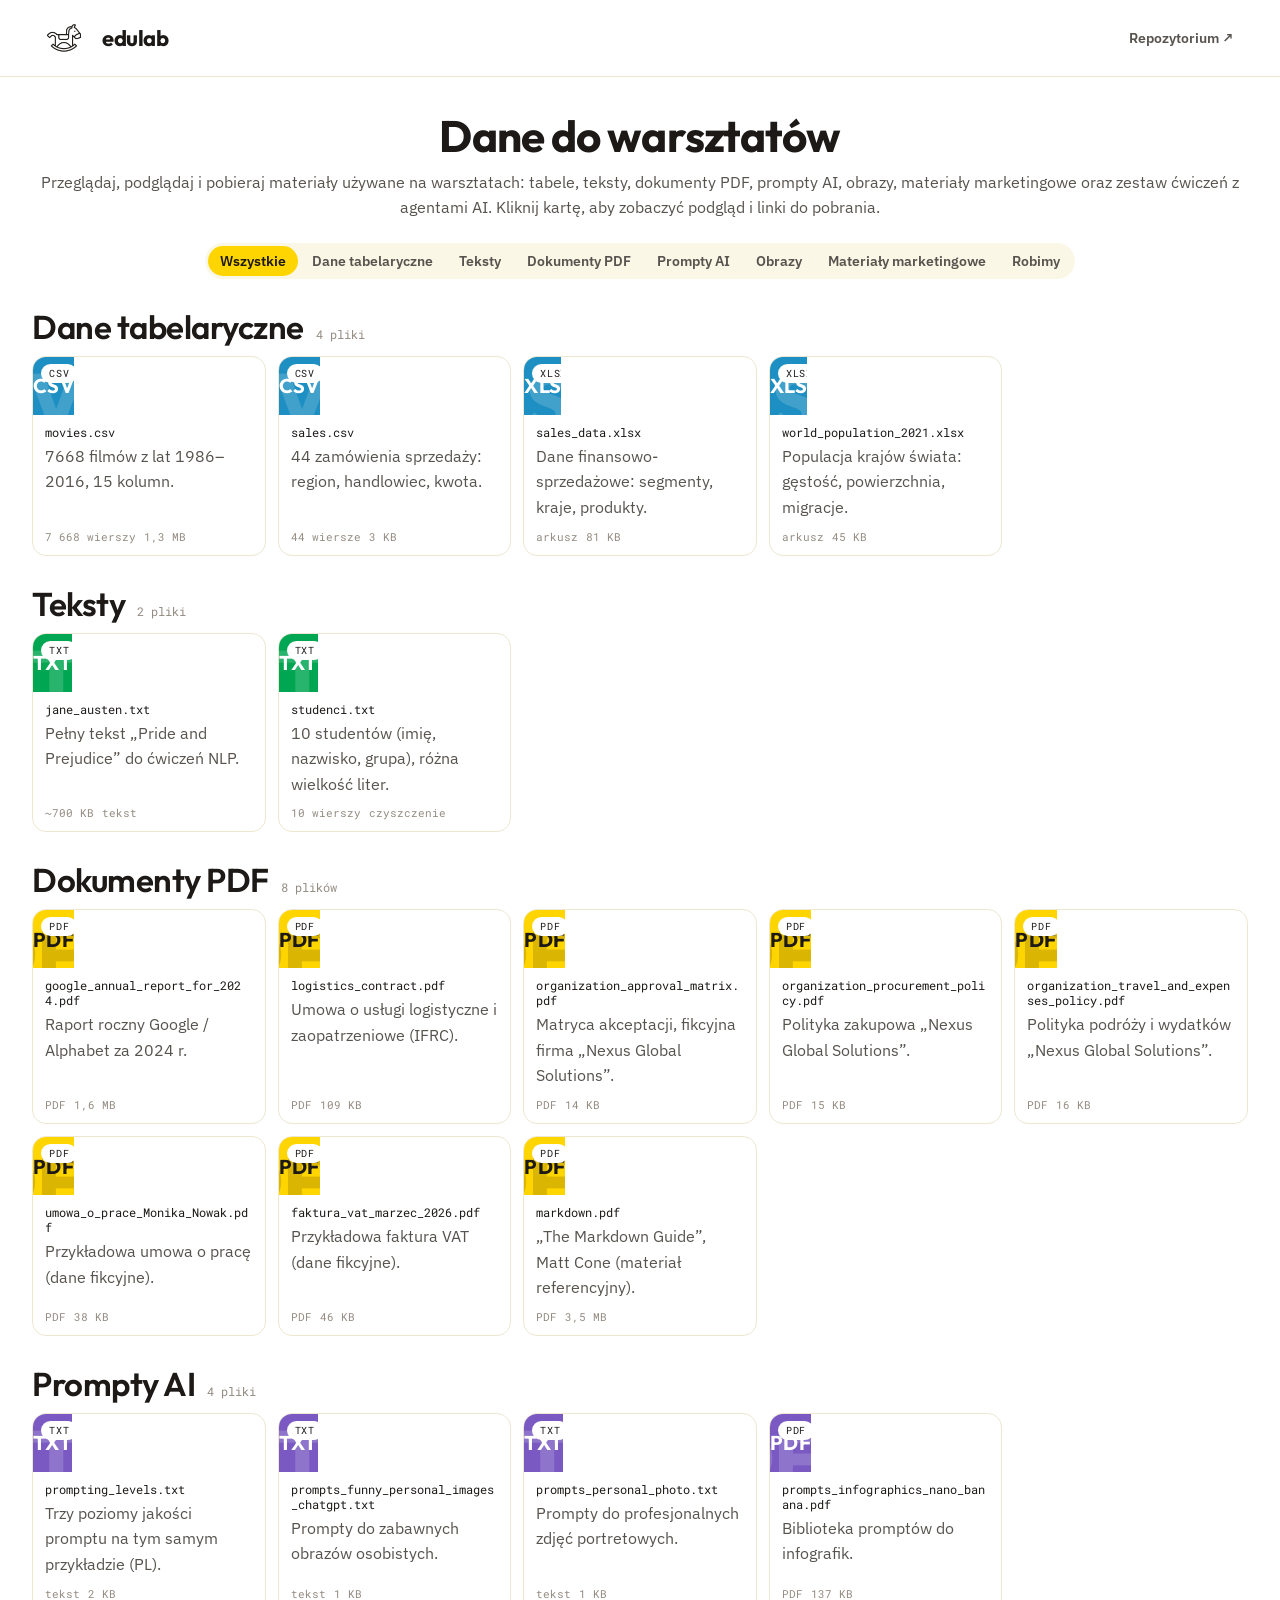
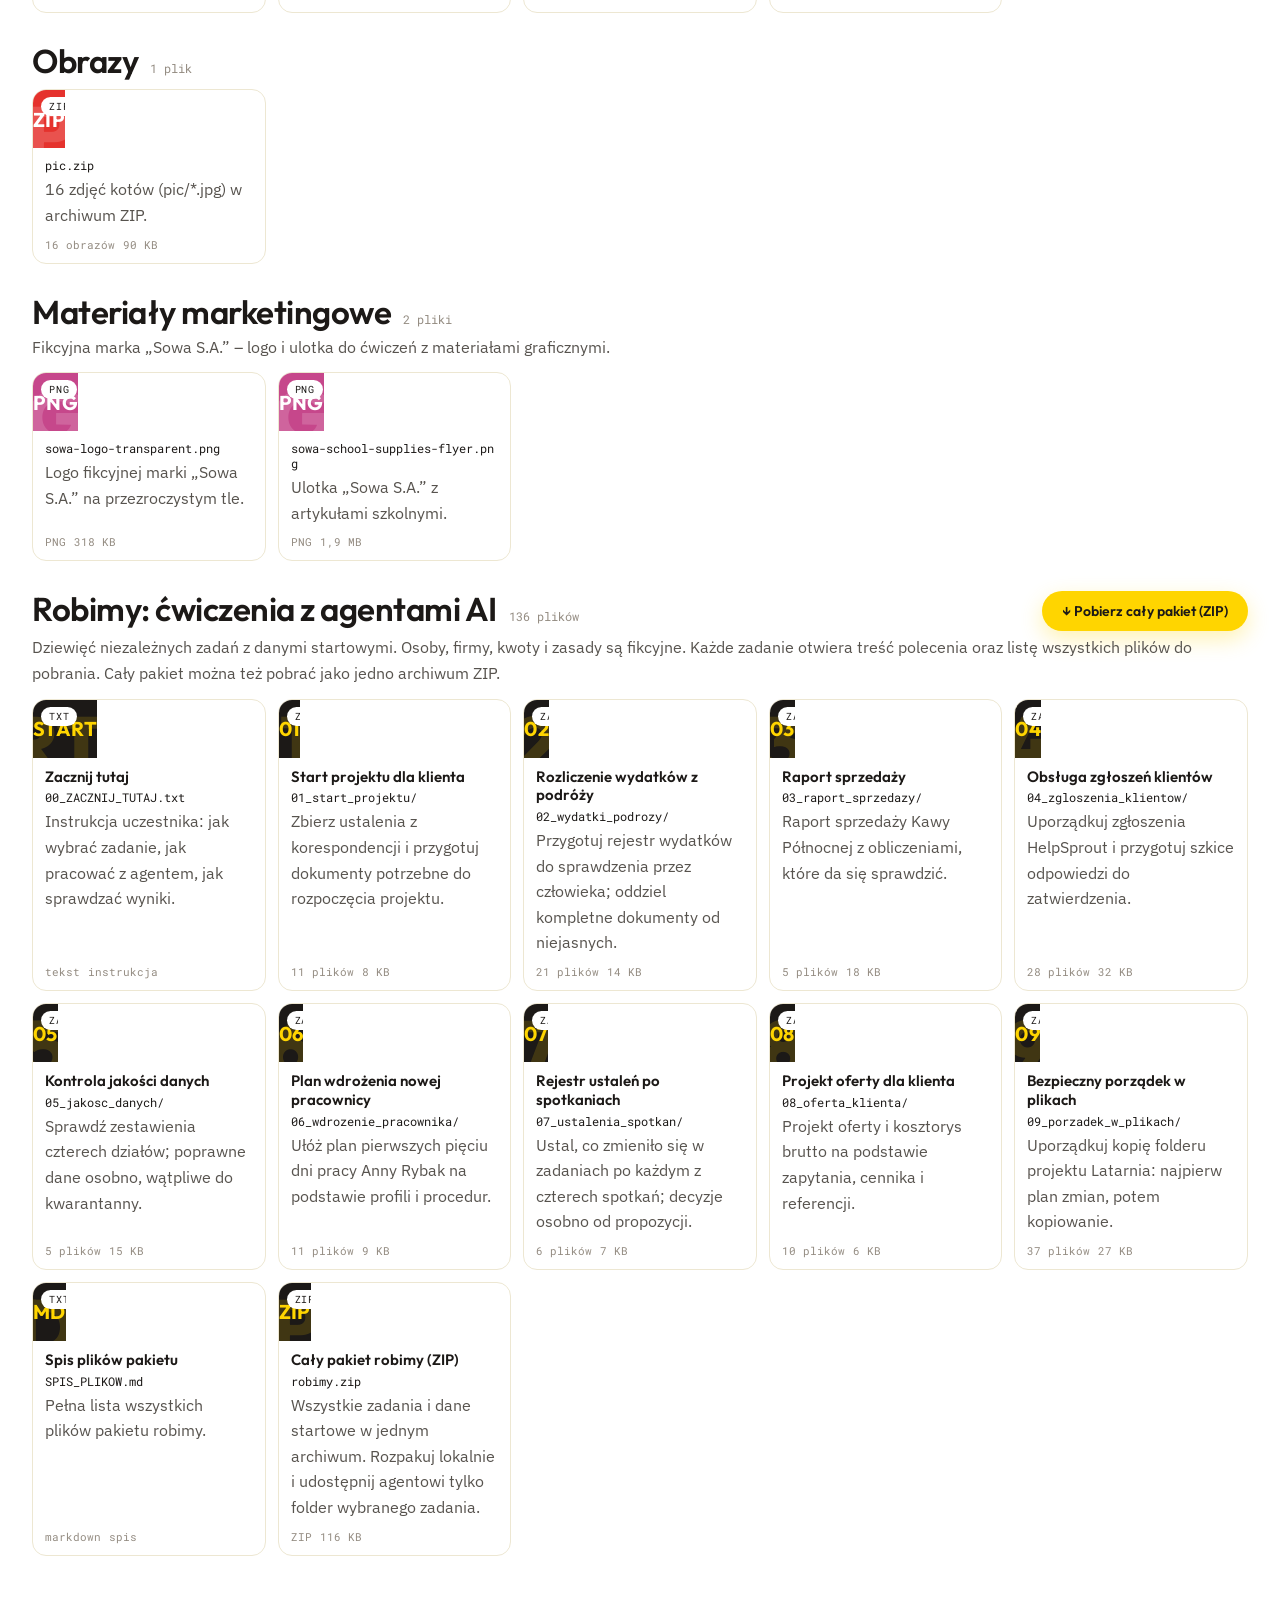
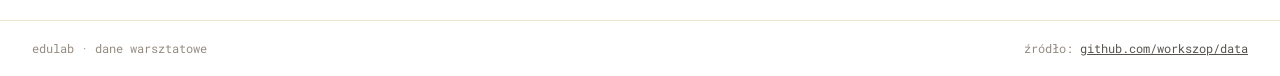
==== commit 62752942: "Tighter grid, wider shell, yellow folder favicon - Content shell 1600px with fluid gutters, auto-fil" ====
--- a/index.html
+++ b/index.html
@@ -3,6 +3,11 @@
 <head>
 <meta charset="utf-8">
 <meta name="viewport" content="width=device-width, initial-scale=1">
+<link rel="icon" type="image/svg+xml" href="favicon.svg?v=202609190739">
+<link rel="icon" type="image/png" sizes="32x32" href="favicon-32.png?v=202609190739">
+<link rel="icon" type="image/png" sizes="16x16" href="favicon-16.png?v=202609190739">
+<link rel="apple-touch-icon" sizes="180x180" href="apple-touch-icon.png?v=202609190739">
+<meta name="theme-color" content="#FFD500">
 <title>edulab · dane warsztatowe</title>
 <link rel="stylesheet" href="tokens.css">
 <style>
@@ -18,8 +23,8 @@
     border-bottom: 1px solid var(--line);
   }
   .edu-header-inner {
-    max-width: 1100px; margin: 0 auto;
-    padding: 8px 30px; display: flex; align-items: center; gap: 12px;
+    max-width: 1600px; margin: 0 auto;
+    padding: 6px clamp(16px, 2.5vw, 40px); display: flex; align-items: center; gap: 12px;
   }
   .edu-logo { width: 64px; height: 64px; display: block; margin-right: -6px; }
   .edu-wordmark { font-family: var(--font-display); font-weight: 700; font-size: 22px; letter-spacing: -.02em; color: var(--ink); }
@@ -33,22 +38,22 @@
   .edu-header-link:hover { background: var(--paper-2); color: var(--ink); }
 
   /* ─── Layout shell ─── */
-  main { max-width: 1100px; margin: 0 auto; padding: 56px 30px 80px; }
+  main { max-width: 1600px; margin: 0 auto; padding: 36px clamp(16px, 2.5vw, 40px) 64px; }
 
   /* ─── Page header ─── */
-  .page-head { text-align: center; margin-bottom: 14px; }
+  .page-head { text-align: center; margin-bottom: 8px; }
   .app-title {
     font-family: var(--font-display); font-weight: 800;
-    font-size: clamp(2rem, 4.5vw, 2.85rem); letter-spacing: -.025em;
-    line-height: 1.05; color: var(--ink); margin: 0 0 16px;
-  }
-  .edu-lead { font-size: 1.0625rem; line-height: 1.6; color: var(--ink-2); margin: 0; font-family: var(--font-sans); }
+    font-size: clamp(1.8rem, 3.5vw, 2.5rem); letter-spacing: -.025em;
+    line-height: 1.05; color: var(--ink); margin: 0 0 10px;
+  }
+  .edu-lead { font-size: 1rem; line-height: 1.5; color: var(--ink-2); margin: 0; font-family: var(--font-sans); }
 
   /* ─── Filters (segmented toggle) ─── */
-  .toolbar { display: flex; justify-content: center; margin: 38px 0 20px; }
+  .toolbar { display: flex; justify-content: center; margin: 22px 0 6px; }
   .edu-seg { display: inline-flex; flex-wrap: wrap; justify-content: center; gap: 2px; padding: 3px; background: var(--paper-2); border-radius: var(--r-pill); }
   .edu-seg button {
-    border: none; background: transparent; padding: 8px 14px; border-radius: var(--r-pill);
+    border: none; background: transparent; padding: 6px 12px; border-radius: var(--r-pill);
     font-family: var(--font-sans); font-weight: 600; font-size: 14px; color: var(--ink-2); cursor: pointer;
     transition: background-color .15s, color .15s;
   }
@@ -57,29 +62,30 @@
   .edu-seg button:focus-visible { outline: none; box-shadow: var(--focus-ring); }
 
   /* ─── Category sections ─── */
-  .cat-section { margin-top: 46px; }
-  .cat-head { display: flex; align-items: baseline; gap: 12px; margin: 0 0 6px; }
+  .cat-section { margin-top: 30px; }
+  .cat-head { display: flex; align-items: baseline; gap: 12px; margin: 0 0 4px; }
   .cat-title { font-family: var(--font-display); font-weight: 600; font-size: var(--h3); color: var(--ink); margin: 0; }
   .cat-count { font-family: var(--font-mono); font-size: 12px; color: var(--ink-3); }
   .cat-action { margin-left: auto; align-self: center; }
-  .cat-desc { font-family: var(--font-sans); font-size: 14.5px; line-height: 1.5; color: var(--ink-2); margin: 0 0 18px; }
+  .cat-desc { font-family: var(--font-sans); font-size: 13.5px; line-height: 1.45; color: var(--ink-2); margin: 0 0 12px; }
+  .cat-section > .grid { margin-top: 10px; }
+  .cat-desc + .grid { margin-top: 0; }
 
   /* ─── Grid of file cards ─── */
-  .grid { display: grid; grid-template-columns: repeat(3, 1fr); gap: 18px; }
-  @media (max-width: 860px) { .grid { grid-template-columns: repeat(2, 1fr); } }
-  @media (max-width: 560px) { .grid { grid-template-columns: 1fr; } }
+  .grid { display: grid; grid-template-columns: repeat(auto-fill, minmax(232px, 1fr)); gap: 12px; }
+  @media (max-width: 560px) { .grid { grid-template-columns: repeat(auto-fill, minmax(160px, 1fr)); gap: 10px; } }
 
   .card {
     background: var(--surface); border: 1px solid var(--line); border-radius: var(--r-lg);
     overflow: hidden; display: flex; flex-direction: column; cursor: pointer; text-align: left;
-    padding: 0; font: inherit; color: inherit;
+    padding: 0; border-radius: var(--r-md); font: inherit; color: inherit;
     transition: box-shadow .2s cubic-bezier(.32,.72,.32,1), border-color .2s;
   }
   .card:hover { box-shadow: var(--shadow-md); border-color: var(--line-2); }
   .card:focus-visible { outline: none; box-shadow: var(--focus-ring); }
 
   .card-head {
-    height: 96px; position: relative; overflow: hidden;
+    height: 58px; position: relative; overflow: hidden;
     display: flex; align-items: center; justify-content: center;
   }
   .head-blue   { background: var(--blue);       color: var(--blue-ink); }
@@ -90,23 +96,23 @@
   .head-berry  { background: var(--play-berry); color: var(--surface); }
   .head-ink    { background: var(--ink);        color: var(--yellow); }
 
-  .card-glyph { font-family: var(--font-display); font-weight: 700; font-size: 30px; z-index: 1; letter-spacing: .02em; }
+  .card-glyph { font-family: var(--font-display); font-weight: 700; font-size: 20px; z-index: 1; letter-spacing: .02em; }
   .card-glyph-ghost {
-    position: absolute; right: -14px; bottom: -34px; font-family: var(--font-display);
-    font-weight: 800; font-size: 120px; opacity: .16; line-height: 1; user-select: none;
+    position: absolute; right: -10px; bottom: -24px; font-family: var(--font-display);
+    font-weight: 800; font-size: 78px; opacity: .16; line-height: 1; user-select: none;
   }
   .card-chip {
-    position: absolute; top: 10px; left: 10px; z-index: 2;
-    font-family: var(--font-mono); font-size: 10px; text-transform: uppercase;
+    position: absolute; top: 7px; left: 8px; z-index: 2;
+    font-family: var(--font-mono); font-size: 9.5px; text-transform: uppercase;
     letter-spacing: .08em; padding: 3px 8px; border-radius: var(--r-pill);
     background: var(--surface); color: var(--ink);
   }
 
-  .card-body { padding: 15px 17px 17px; display: flex; flex-direction: column; gap: 7px; flex: 1; }
-  .card-name { font-family: var(--font-mono); font-size: 12.5px; color: var(--ink); word-break: break-all; }
-  .card-title { font-family: var(--font-display); font-weight: 600; font-size: 17px; color: var(--ink); line-height: 1.25; }
-  .card-blurb { font-family: var(--font-sans); font-size: 13.5px; line-height: 1.45; color: var(--ink-2); margin: 0; }
-  .card-meta { margin-top: auto; padding-top: 8px; display: flex; flex-wrap: wrap; gap: 10px; font-family: var(--font-mono); font-size: 11px; color: var(--ink-3); }
+  .card-body { padding: 10px 12px 11px; display: flex; flex-direction: column; gap: 4px; flex: 1; }
+  .card-name { font-family: var(--font-mono); font-size: 11.5px; color: var(--ink); word-break: break-all; }
+  .card-title { font-family: var(--font-display); font-weight: 600; font-size: 15px; color: var(--ink); line-height: 1.25; }
+  .card-blurb { font-family: var(--font-sans); font-size: 12.5px; line-height: 1.4; color: var(--ink-2); margin: 0; }
+  .card-meta { margin-top: auto; padding-top: 5px; display: flex; flex-wrap: wrap; gap: 8px; font-family: var(--font-mono); font-size: 10.5px; color: var(--ink-3); }
 
   /* ─── Modal ─── */
   .overlay {
@@ -193,7 +199,7 @@
 
   .loader { font-family: var(--font-mono); font-size: 12px; color: var(--ink-3); padding: 40px 26px; text-align: center; }
 
-  footer.edu-foot { max-width: 1100px; margin: 0 auto; padding: 30px; border-top: 1px solid var(--line); font-family: var(--font-mono); font-size: 11.5px; color: var(--ink-3); display: flex; justify-content: space-between; flex-wrap: wrap; gap: 10px; }
+  footer.edu-foot { max-width: 1600px; margin: 0 auto; padding: 20px clamp(16px, 2.5vw, 40px); border-top: 1px solid var(--line); font-family: var(--font-mono); font-size: 11.5px; color: var(--ink-3); display: flex; justify-content: space-between; flex-wrap: wrap; gap: 10px; }
   footer.edu-foot a { color: var(--ink-2); text-decoration: underline; }
 
   .sr-only { position: absolute; width: 1px; height: 1px; overflow: hidden; clip: rect(0 0 0 0); white-space: nowrap; }
@@ -201,8 +207,7 @@
   @media (max-width: 768px) {
     .cat-head { flex-wrap: wrap; }
     .cat-action { margin-left: 0; }
-    .edu-header-inner { padding: 6px 16px; }
-    main { padding: 36px 16px 60px; }
+    main { padding-top: 24px; }
     .modal-head, .modal-actions { padding-left: 18px; padding-right: 18px; }
     .tbl-wrap, pre.txt-preview, .info-panel, .file-list { margin-left: 18px; margin-right: 18px; }
     .pdf-wrap, .img-wrap { padding-left: 18px; padding-right: 18px; }
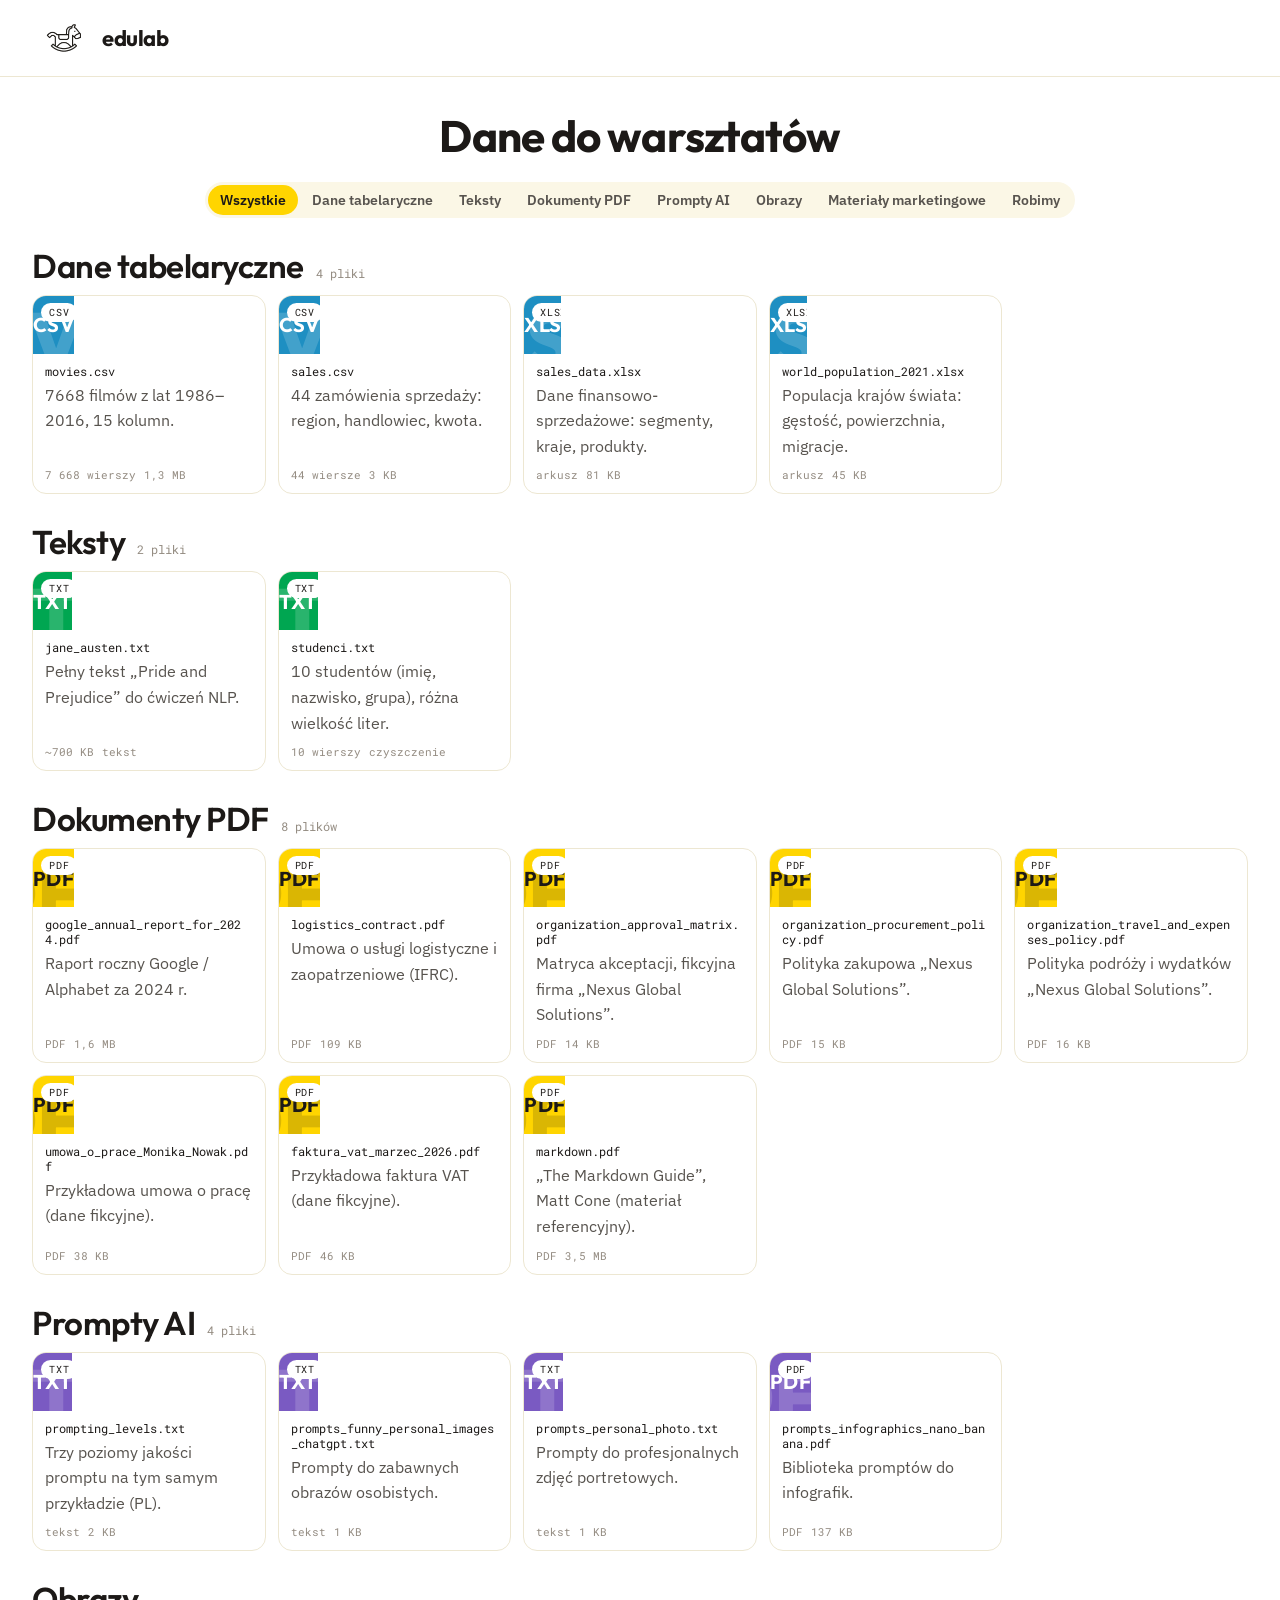
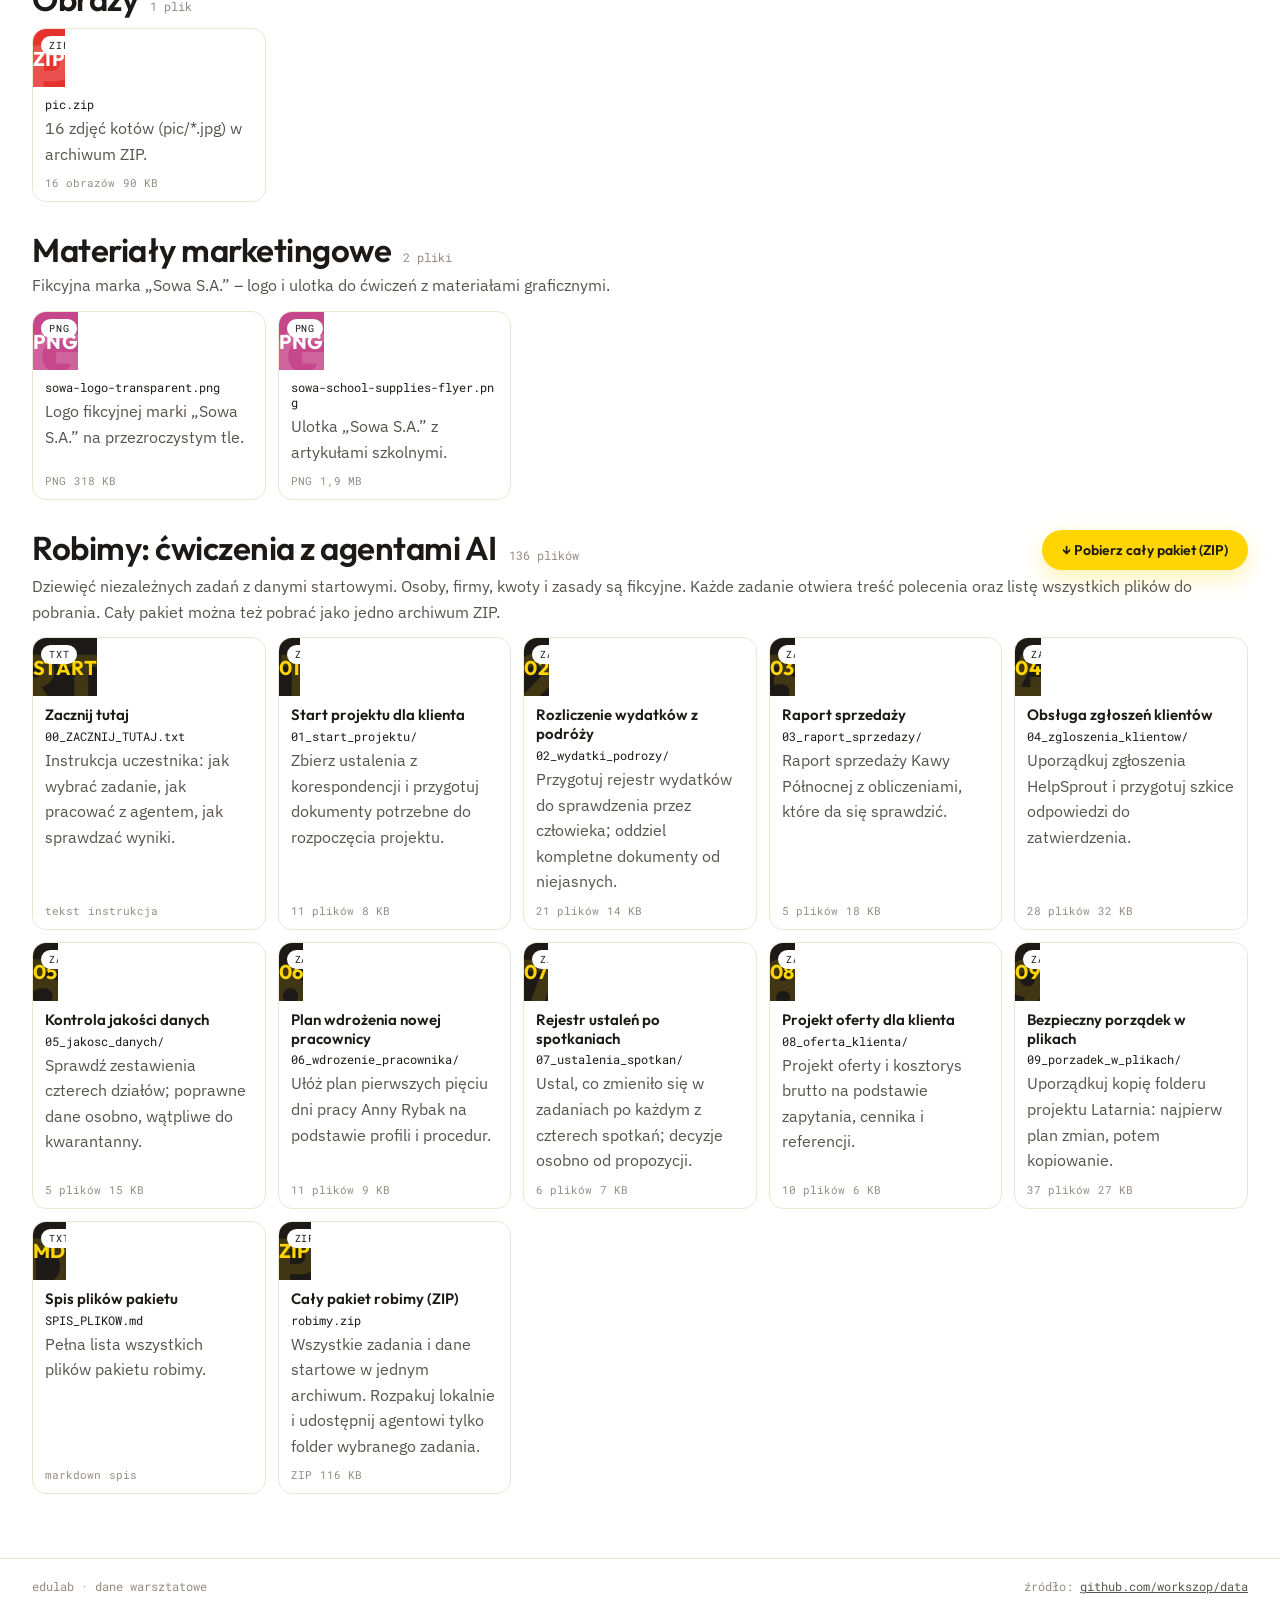
==== commit f8798db0: "Remove hero lead and header repository link Co-Authored-By: Claude Fable 5.1 <noreply@anthropic.com>" ====
--- a/index.html
+++ b/index.html
@@ -28,14 +28,6 @@
   }
   .edu-logo { width: 64px; height: 64px; display: block; margin-right: -6px; }
   .edu-wordmark { font-family: var(--font-display); font-weight: 700; font-size: 22px; letter-spacing: -.02em; color: var(--ink); }
-  .edu-header-spacer { flex: 1; }
-  .edu-header-link {
-    font-family: var(--font-sans); font-weight: 600; font-size: 14px;
-    color: var(--ink-2); text-decoration: none;
-    padding: 8px 14px; border-radius: var(--r-pill);
-    transition: background-color .15s, color .15s;
-  }
-  .edu-header-link:hover { background: var(--paper-2); color: var(--ink); }
 
   /* ─── Layout shell ─── */
   main { max-width: 1600px; margin: 0 auto; padding: 36px clamp(16px, 2.5vw, 40px) 64px; }
@@ -45,9 +37,8 @@
   .app-title {
     font-family: var(--font-display); font-weight: 800;
     font-size: clamp(1.8rem, 3.5vw, 2.5rem); letter-spacing: -.025em;
-    line-height: 1.05; color: var(--ink); margin: 0 0 10px;
-  }
-  .edu-lead { font-size: 1rem; line-height: 1.5; color: var(--ink-2); margin: 0; font-family: var(--font-sans); }
+    line-height: 1.05; color: var(--ink); margin: 0;
+  }
 
   /* ─── Filters (segmented toggle) ─── */
   .toolbar { display: flex; justify-content: center; margin: 22px 0 6px; }
@@ -220,14 +211,11 @@
 <header class="edu-header"><div class="edu-header-inner">
   <img class="edu-logo" alt="edulab" src="edulab-mark-ink.png">
   <span class="edu-wordmark">edulab</span>
-  <span class="edu-header-spacer"></span>
-  <a class="edu-header-link" href="https://github.com/workszop/data" target="_blank" rel="noopener">Repozytorium ↗</a>
 </div></header>
 
 <main>
   <div class="page-head">
     <h1 class="app-title">Dane do warsztatów</h1>
-    <p class="edu-lead">Przeglądaj, podglądaj i pobieraj materiały używane na warsztatach: tabele, teksty, dokumenty PDF, prompty AI, obrazy, materiały marketingowe oraz zestaw ćwiczeń z agentami AI. Kliknij kartę, aby zobaczyć podgląd i linki do pobrania.</p>
   </div>
 
   <div class="toolbar"><div class="edu-seg" id="filters" role="group" aria-label="Filtr kategorii"></div></div>
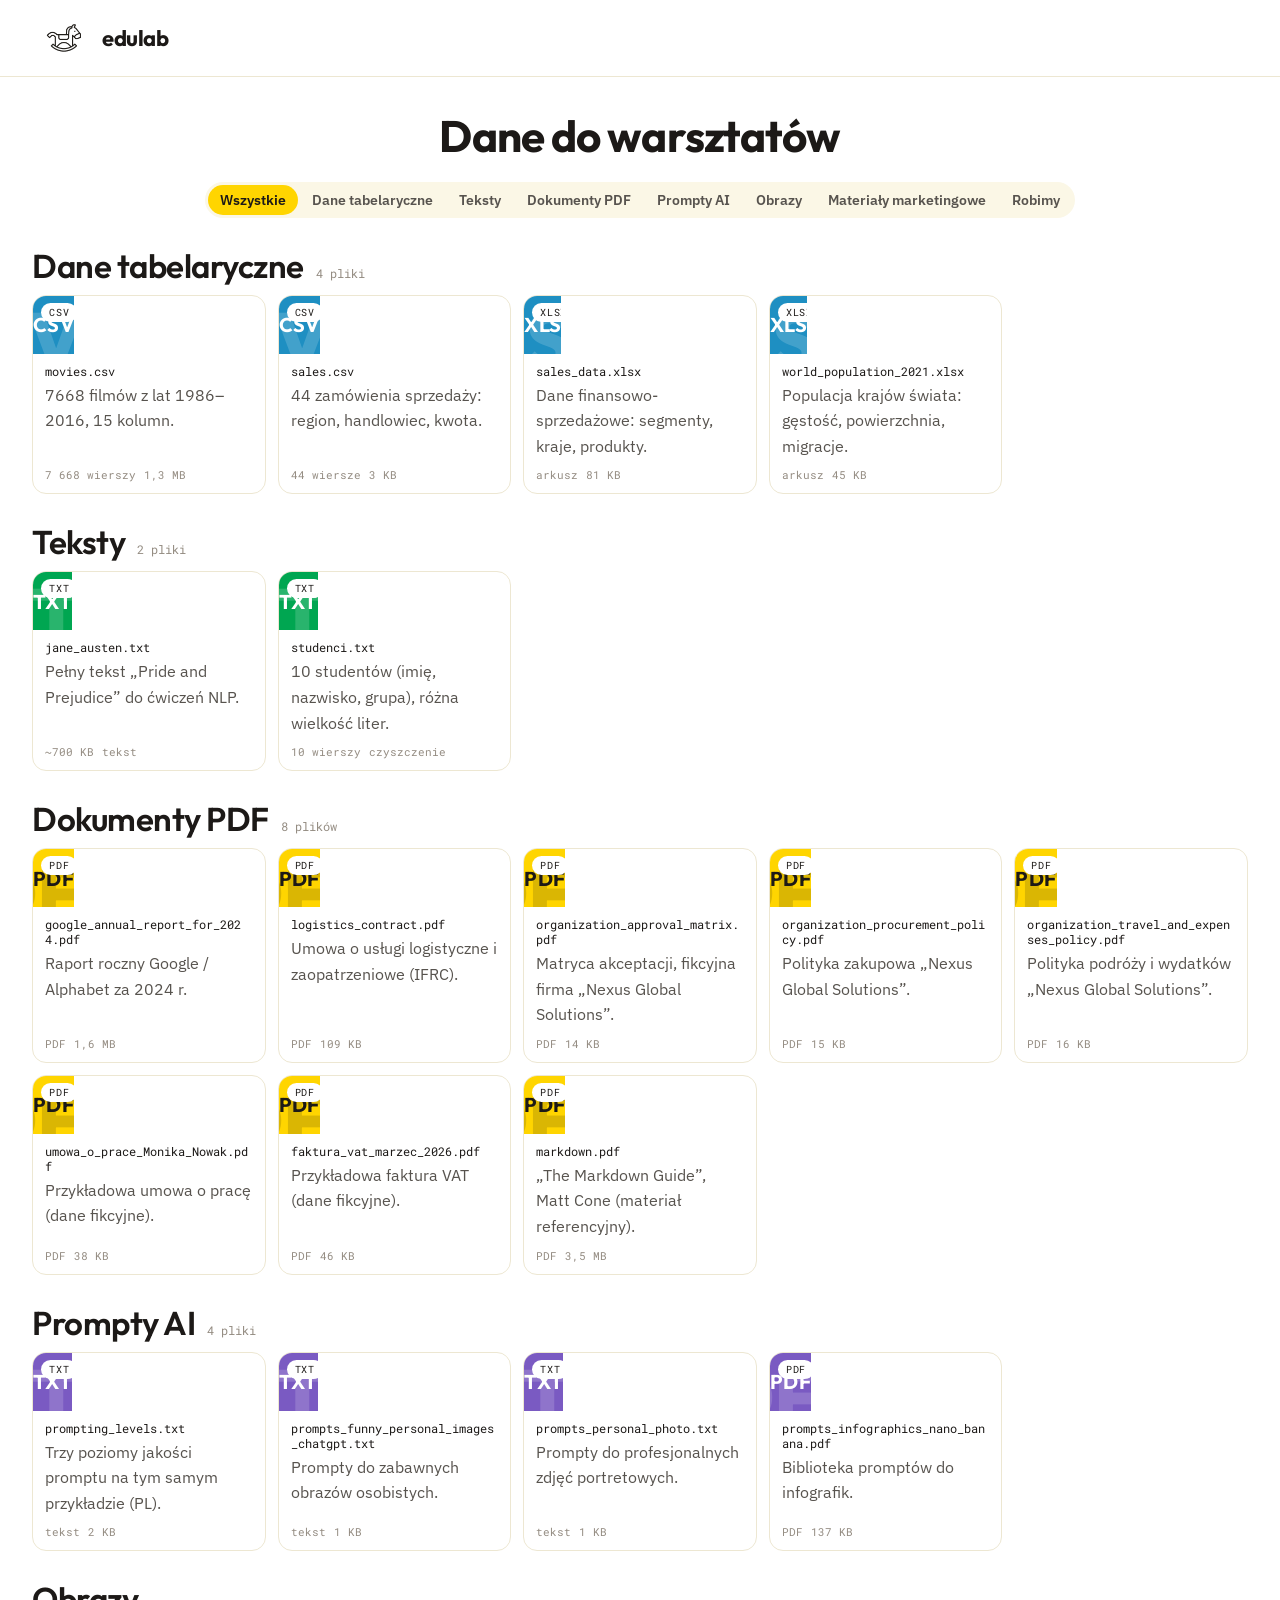
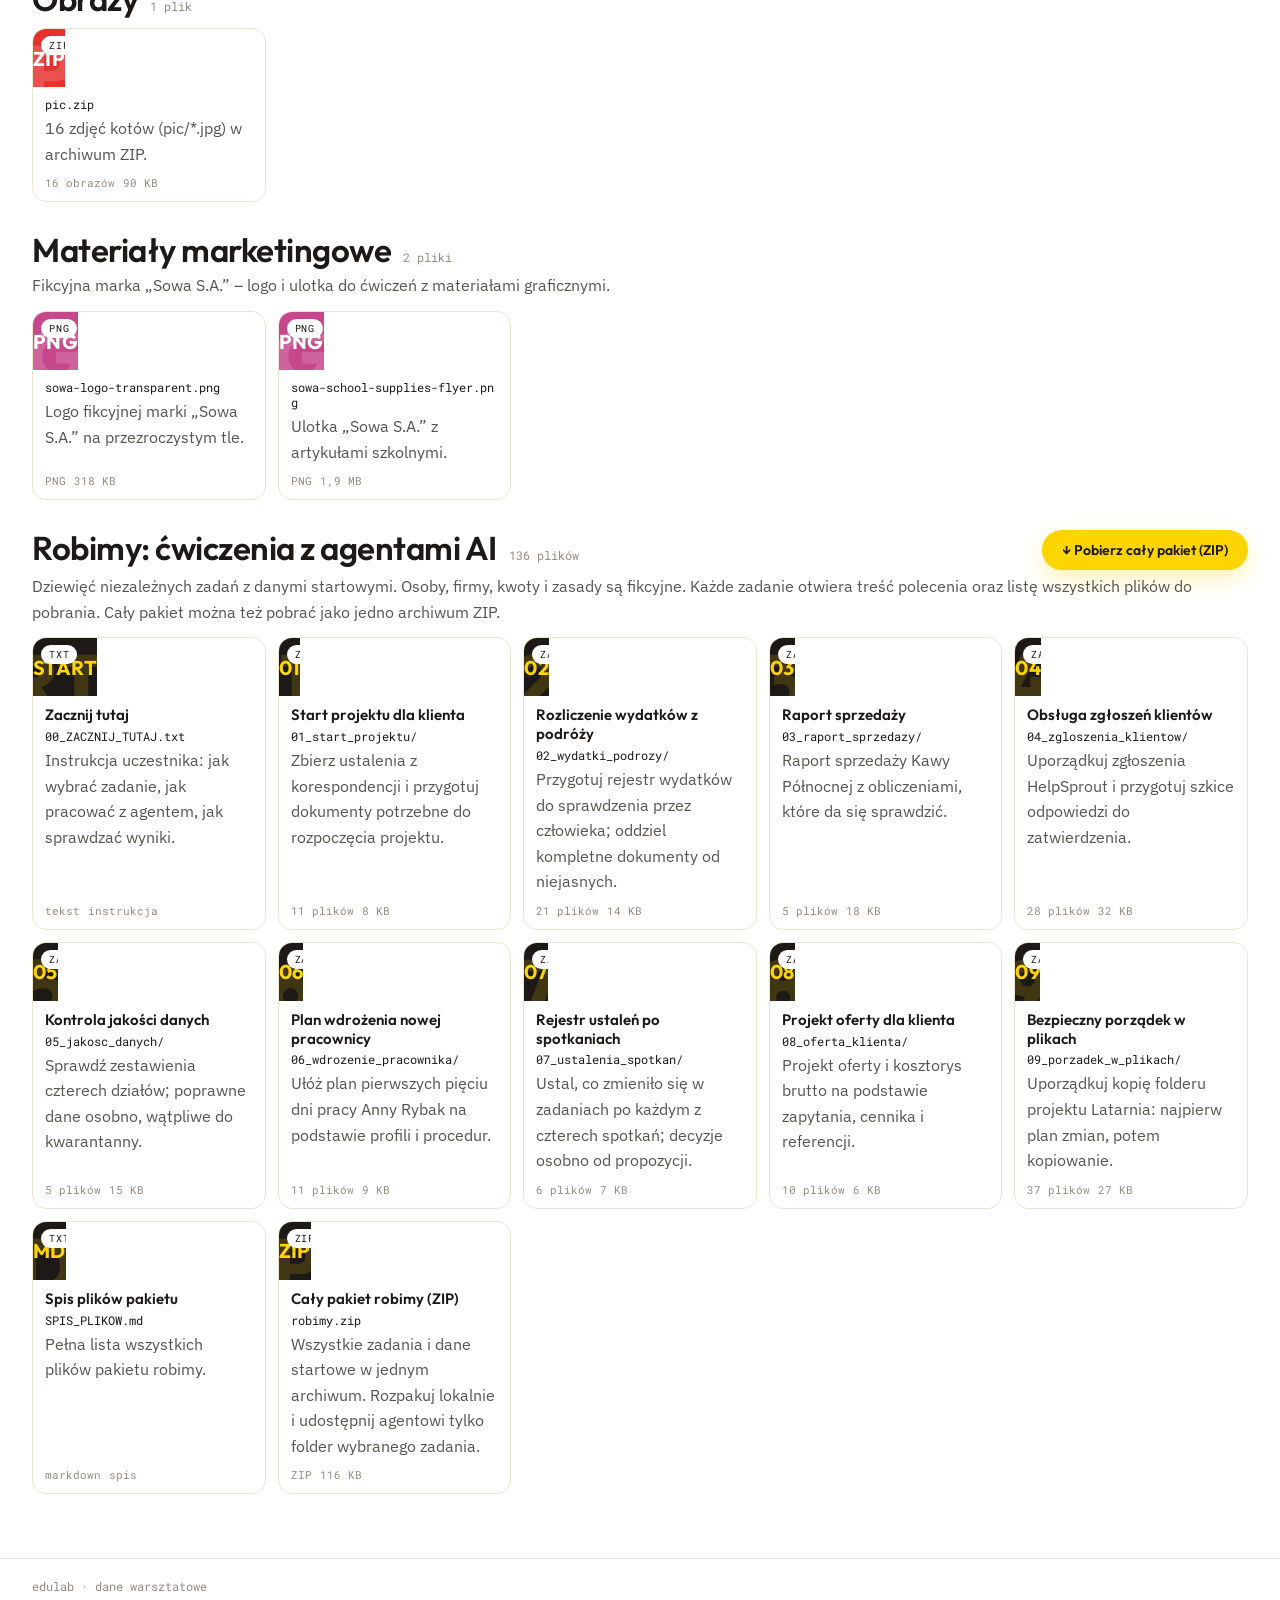
==== commit 0c7a6d2e: "Remove footer source link Co-Authored-By: Claude Fable 5.1 <noreply@anthropic.com>" ====
--- a/index.html
+++ b/index.html
@@ -191,7 +191,6 @@
   .loader { font-family: var(--font-mono); font-size: 12px; color: var(--ink-3); padding: 40px 26px; text-align: center; }
 
   footer.edu-foot { max-width: 1600px; margin: 0 auto; padding: 20px clamp(16px, 2.5vw, 40px); border-top: 1px solid var(--line); font-family: var(--font-mono); font-size: 11.5px; color: var(--ink-3); display: flex; justify-content: space-between; flex-wrap: wrap; gap: 10px; }
-  footer.edu-foot a { color: var(--ink-2); text-decoration: underline; }
 
   .sr-only { position: absolute; width: 1px; height: 1px; overflow: hidden; clip: rect(0 0 0 0); white-space: nowrap; }
 
@@ -225,7 +224,6 @@
 
 <footer class="edu-foot">
   <span>edulab · dane warsztatowe</span>
-  <span>źródło: <a href="https://github.com/workszop/data" target="_blank" rel="noopener">github.com/workszop/data</a></span>
 </footer>
 
 <div class="overlay" id="overlay">
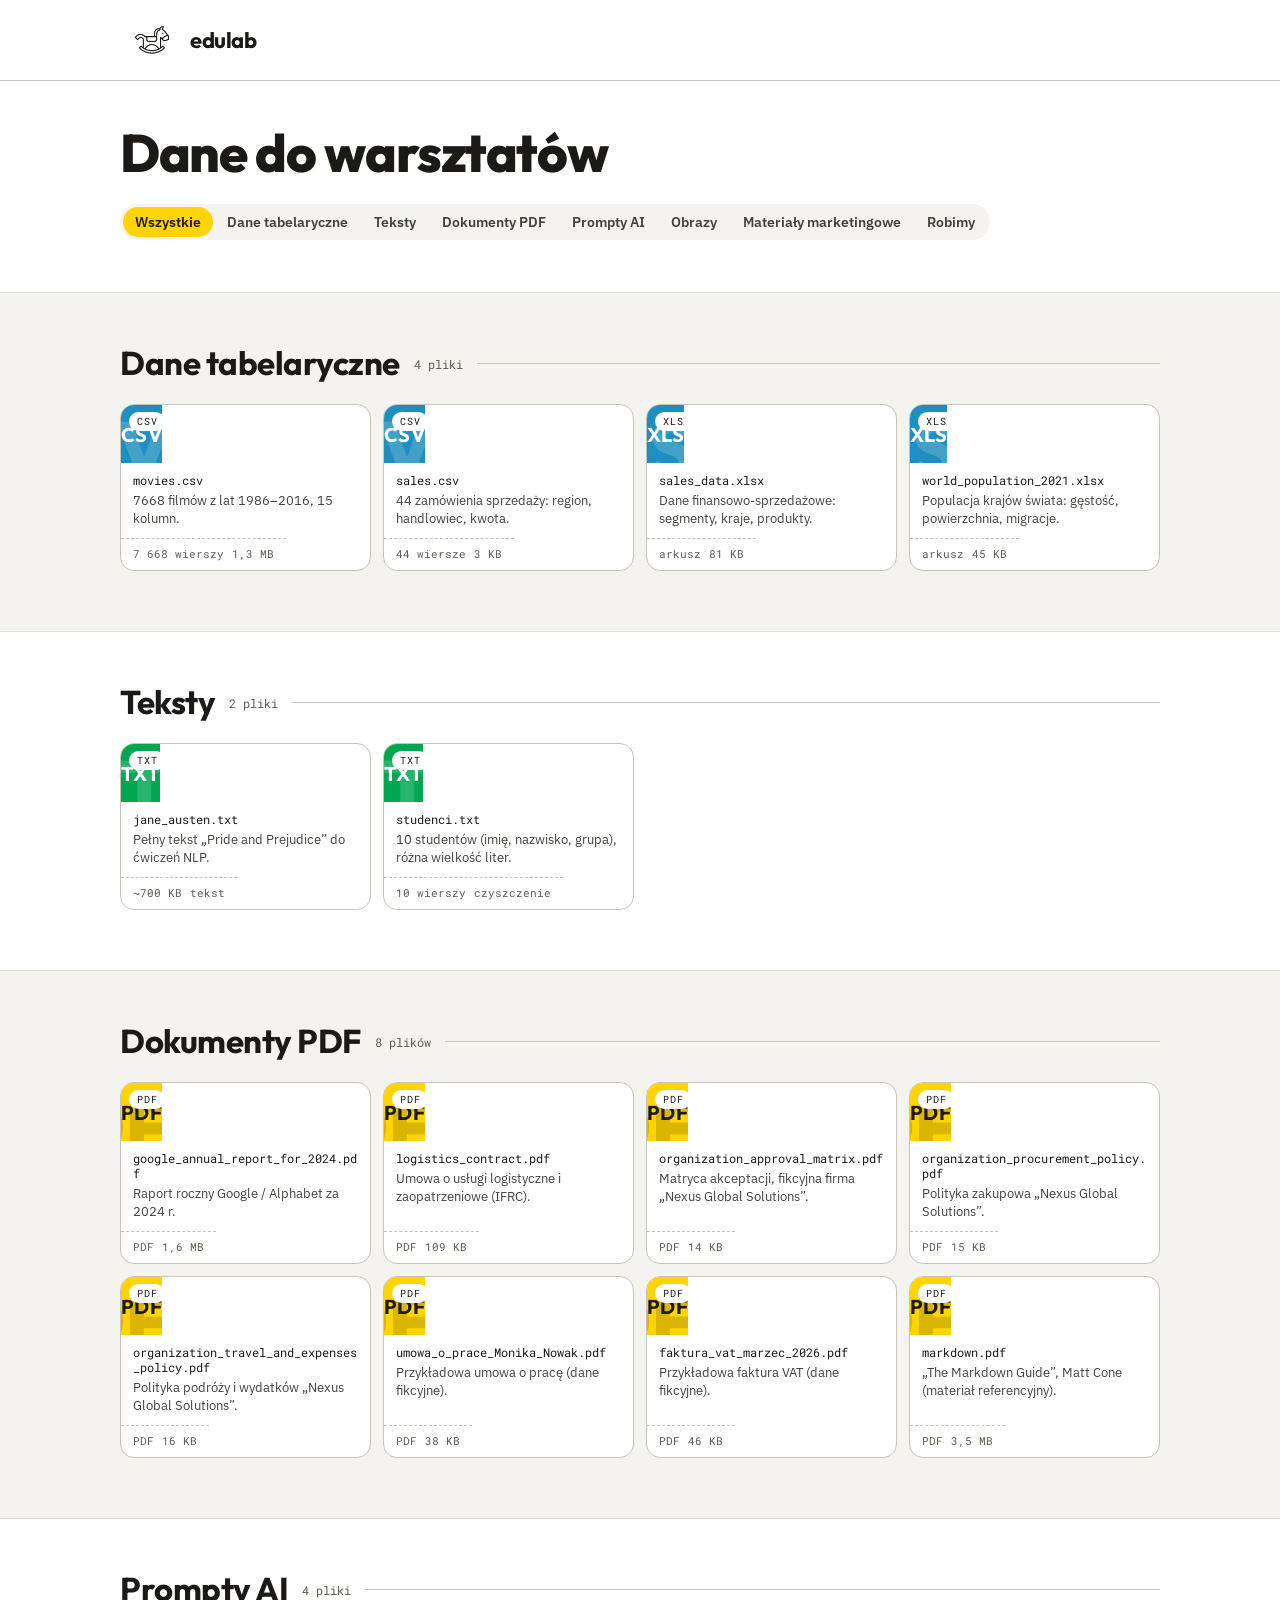
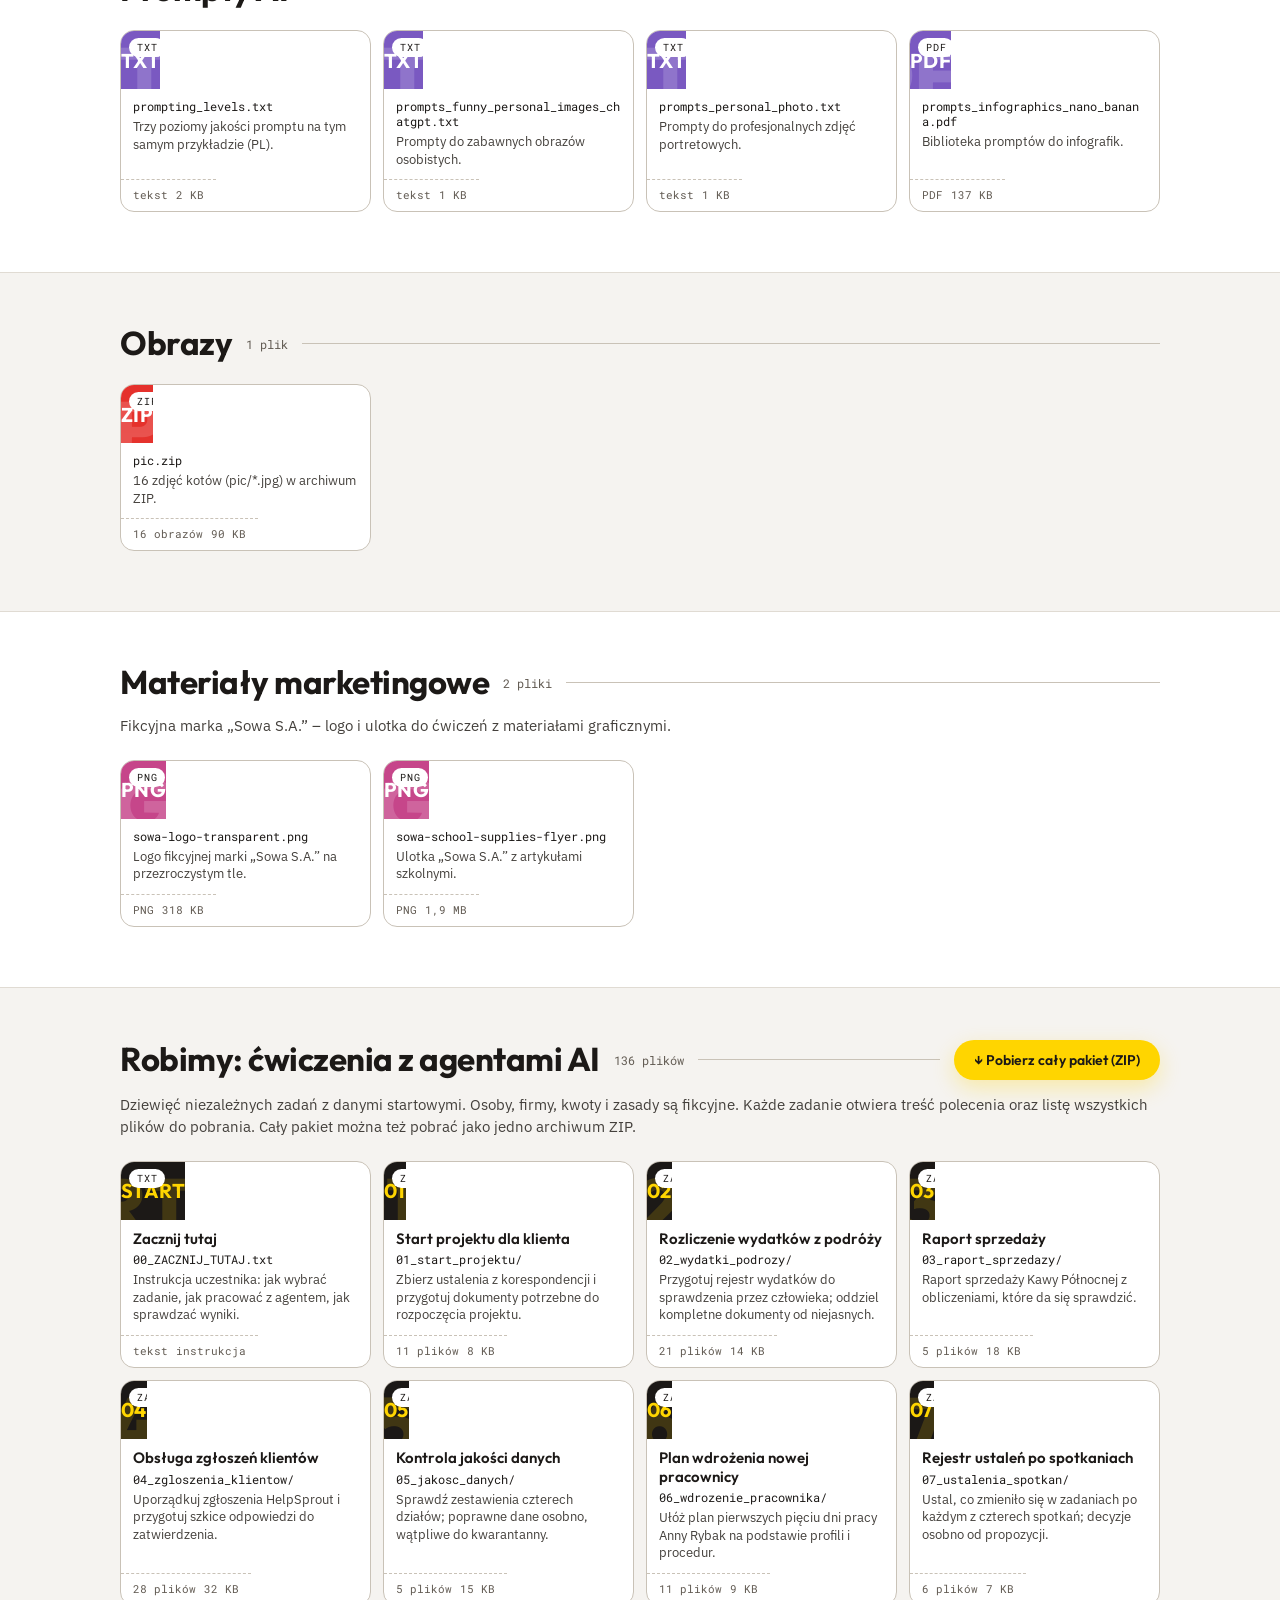
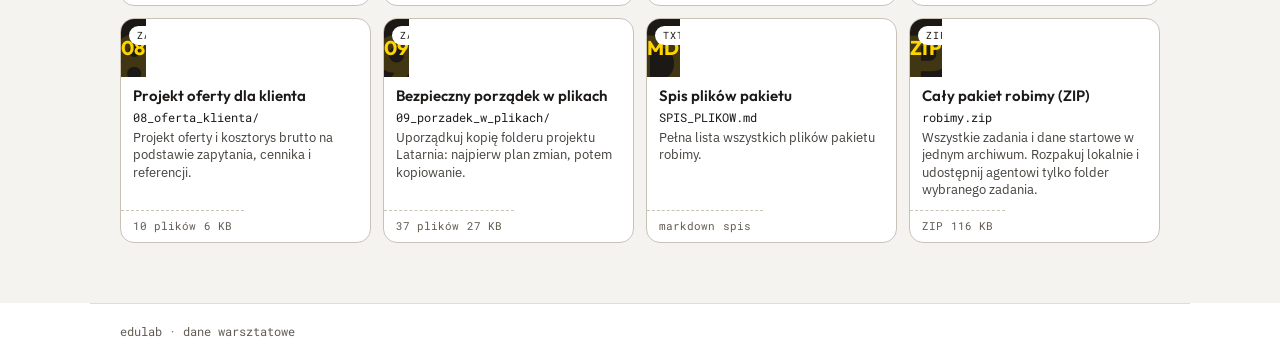
==== commit 8cbd371e: "style: apply edustyl v2 structure Solid top bar, left-aligned page head with a rule, stone/white sec" ====
--- a/index.html
+++ b/index.html
@@ -9,6 +9,9 @@
 <link rel="apple-touch-icon" sizes="180x180" href="apple-touch-icon.png?v=202609190739">
 <meta name="theme-color" content="#FFD500">
 <title>edulab · dane warsztatowe</title>
+<link rel="preconnect" href="https://fonts.googleapis.com">
+<link rel="preconnect" href="https://fonts.gstatic.com" crossorigin>
+<link rel="stylesheet" href="https://fonts.googleapis.com/css2?family=Outfit:wght@400;500;600;700;800&family=IBM+Plex+Sans:wght@400;500;600;700&family=Roboto+Mono:wght@400;500&display=swap">
 <link rel="stylesheet" href="tokens.css">
 <style>
   * { box-sizing: border-box; }
@@ -18,31 +21,30 @@
   /* ─── Top brand bar ─── */
   .edu-header {
     position: sticky; top: 0; z-index: 50; width: 100%;
-    background: rgba(255, 255, 255, 0.85);
-    backdrop-filter: blur(12px); -webkit-backdrop-filter: blur(12px);
-    border-bottom: 1px solid var(--line);
+    background: var(--paper);
+    border-bottom: 1px solid var(--line-2);
   }
   .edu-header-inner {
-    max-width: 1600px; margin: 0 auto;
-    padding: 6px clamp(16px, 2.5vw, 40px); display: flex; align-items: center; gap: 12px;
+    max-width: 1100px; margin: 0 auto;
+    padding: 8px 30px; display: flex; align-items: center; gap: 12px;
   }
   .edu-logo { width: 64px; height: 64px; display: block; margin-right: -6px; }
   .edu-wordmark { font-family: var(--font-display); font-weight: 700; font-size: 22px; letter-spacing: -.02em; color: var(--ink); }
 
   /* ─── Layout shell ─── */
-  main { max-width: 1600px; margin: 0 auto; padding: 36px clamp(16px, 2.5vw, 40px) 64px; }
+  main { margin: 0; padding: 0; }
 
   /* ─── Page header ─── */
-  .page-head { text-align: center; margin-bottom: 8px; }
+  .page-head { max-width: 1100px; margin: 0 auto; padding: 44px 30px 52px; text-align: left; }
   .app-title {
     font-family: var(--font-display); font-weight: 800;
-    font-size: clamp(1.8rem, 3.5vw, 2.5rem); letter-spacing: -.025em;
+    font-size: clamp(2.3rem, 5vw, 3.3rem); letter-spacing: -.025em;
     line-height: 1.05; color: var(--ink); margin: 0;
   }
 
   /* ─── Filters (segmented toggle) ─── */
-  .toolbar { display: flex; justify-content: center; margin: 22px 0 6px; }
-  .edu-seg { display: inline-flex; flex-wrap: wrap; justify-content: center; gap: 2px; padding: 3px; background: var(--paper-2); border-radius: var(--r-pill); }
+  .toolbar { display: flex; justify-content: flex-start; margin: 24px 0 0; }
+  .edu-seg { display: inline-flex; flex-wrap: wrap; justify-content: flex-start; gap: 2px; padding: 3px; background: var(--paper-2); border-radius: var(--r-pill); }
   .edu-seg button {
     border: none; background: transparent; padding: 6px 12px; border-radius: var(--r-pill);
     font-family: var(--font-sans); font-weight: 600; font-size: 14px; color: var(--ink-2); cursor: pointer;
@@ -50,16 +52,21 @@
   }
   .edu-seg button:hover { color: var(--ink); }
   .edu-seg button[aria-pressed="true"] { background: var(--yellow); color: var(--yellow-ink); }
-  .edu-seg button:focus-visible { outline: none; box-shadow: var(--focus-ring); }
+  .edu-seg button:focus-visible { outline: 3px solid transparent; box-shadow: var(--focus-ring); }
 
   /* ─── Category sections ─── */
-  .cat-section { margin-top: 30px; }
-  .cat-head { display: flex; align-items: baseline; gap: 12px; margin: 0 0 4px; }
-  .cat-title { font-family: var(--font-display); font-weight: 600; font-size: var(--h3); color: var(--ink); margin: 0; }
+  /* Full-bleed bands: alternating stone / white, content capped in .wrap */
+  .cat-section { margin: 0; padding: 52px 0 60px; border-top: 1px solid var(--line); }
+  .cat-section:nth-of-type(odd) { background: var(--paper-2); }
+  .cat-section > .wrap { max-width: 1100px; margin: 0 auto; padding: 0 30px; }
+  /* Section head: h2 + count, then a --line-2 rule running to the right edge (action stays last) */
+  .cat-head { display: flex; align-items: center; gap: 14px; margin: 0 0 22px; }
+  .cat-head::after { content: ""; order: 1; flex: 1; min-width: 24px; height: 1px; background: var(--line-2); }
+  .cat-title { font-family: var(--font-display); font-weight: 700; font-size: var(--h2); line-height: 1.12; letter-spacing: -.015em; color: var(--ink); margin: 0; }
   .cat-count { font-family: var(--font-mono); font-size: 12px; color: var(--ink-3); }
-  .cat-action { margin-left: auto; align-self: center; }
-  .cat-desc { font-family: var(--font-sans); font-size: 13.5px; line-height: 1.45; color: var(--ink-2); margin: 0 0 12px; }
-  .cat-section > .grid { margin-top: 10px; }
+  .cat-action { order: 2; }
+  .cat-desc { font-family: var(--font-sans); font-size: 15px; line-height: 1.5; color: var(--ink-2); margin: -8px 0 22px; }
+  .cat-section .grid { margin-top: 0; }
   .cat-desc + .grid { margin-top: 0; }
 
   /* ─── Grid of file cards ─── */
@@ -67,13 +74,13 @@
   @media (max-width: 560px) { .grid { grid-template-columns: repeat(auto-fill, minmax(160px, 1fr)); gap: 10px; } }
 
   .card {
-    background: var(--surface); border: 1px solid var(--line); border-radius: var(--r-lg);
+    background: var(--surface); border: 1px solid var(--line-2); border-radius: var(--r-lg);
     overflow: hidden; display: flex; flex-direction: column; cursor: pointer; text-align: left;
     padding: 0; border-radius: var(--r-md); font: inherit; color: inherit;
     transition: box-shadow .2s cubic-bezier(.32,.72,.32,1), border-color .2s;
   }
-  .card:hover { box-shadow: var(--shadow-md); border-color: var(--line-2); }
-  .card:focus-visible { outline: none; box-shadow: var(--focus-ring); }
+  .card:hover { box-shadow: var(--shadow-md); border-color: var(--line-strong); }
+  .card:focus-visible { outline: 3px solid transparent; box-shadow: var(--focus-ring); }
 
   .card-head {
     height: 58px; position: relative; overflow: hidden;
@@ -103,7 +110,8 @@
   .card-name { font-family: var(--font-mono); font-size: 11.5px; color: var(--ink); word-break: break-all; }
   .card-title { font-family: var(--font-display); font-weight: 600; font-size: 15px; color: var(--ink); line-height: 1.25; }
   .card-blurb { font-family: var(--font-sans); font-size: 12.5px; line-height: 1.4; color: var(--ink-2); margin: 0; }
-  .card-meta { margin-top: auto; padding-top: 5px; display: flex; flex-wrap: wrap; gap: 8px; font-family: var(--font-mono); font-size: 10.5px; color: var(--ink-3); }
+  .card-foot { padding: 8px 12px 9px; border-top: 1px dashed var(--line-2); }
+  .card-meta { display: flex; flex-wrap: wrap; gap: 8px; font-family: var(--font-mono); font-size: 10.5px; color: var(--ink-3); }
 
   /* ─── Modal ─── */
   .overlay {
@@ -116,18 +124,19 @@
     background: var(--paper); border-radius: var(--r-xl); box-shadow: var(--shadow-lg);
     width: min(860px, 100%); max-height: 90vh; display: flex; flex-direction: column; overflow: hidden;
   }
-  .modal-head { padding: 22px 26px 18px; border-bottom: 1px solid var(--line); display: flex; align-items: flex-start; gap: 16px; }
+  .modal-head { padding: 22px 26px 18px; background: var(--paper-2); border-bottom: 1px solid var(--line); display: flex; align-items: flex-start; gap: 16px; }
   .modal-head-text { flex: 1; min-width: 0; }
   .modal-cat { font-family: var(--font-mono); font-size: 11px; text-transform: uppercase; letter-spacing: .1em; color: var(--ink-3); margin: 0 0 6px; }
   .modal-title { font-family: var(--font-mono); font-size: 16px; color: var(--ink); margin: 0; word-break: break-all; }
   .modal-title.is-display { font-family: var(--font-display); font-weight: 700; font-size: 22px; word-break: normal; }
   .modal-blurb { font-family: var(--font-sans); font-size: 14px; color: var(--ink-2); margin: 8px 0 0; line-height: 1.5; }
   .modal-close {
-    flex-shrink: 0; width: 36px; height: 36px; border-radius: var(--r-pill); border: 1px solid var(--line);
-    background: var(--surface); color: var(--ink-2); font-size: 18px; cursor: pointer; line-height: 1;
+    flex-shrink: 0; width: 36px; height: 36px; border-radius: var(--r-pill); border: 1px solid var(--line-strong);
+    background: var(--surface); color: var(--ink); font-size: 18px; cursor: pointer; line-height: 1;
     display: flex; align-items: center; justify-content: center; transition: background-color .15s, color .15s, border-color .15s;
   }
-  .modal-close:hover { background: var(--red-soft); color: var(--red-ink); border-color: var(--red); }
+  .modal-close:hover { background: var(--red-soft); color: var(--red-ink); border-color: var(--red-soft); }
+  .modal-close:focus-visible, .edu-btn:focus-visible, .file-dl:focus-visible { outline: 3px solid transparent; box-shadow: var(--focus-ring); }
 
   .modal-actions { padding: 14px 26px; display: flex; gap: 12px; align-items: center; border-bottom: 1px solid var(--line); flex-wrap: wrap; }
   .edu-btn {
@@ -139,8 +148,8 @@
   .edu-btn:hover { background: var(--yellow-600); }
   .edu-btn:active { transform: scale(.96); }
   .edu-btn-ghost {
-    font-family: var(--font-sans); font-weight: 600; font-size: 14px; color: var(--ink-2);
-    background: var(--surface); border: 1px solid var(--line); box-shadow: none;
+    font-family: var(--font-sans); font-weight: 600; font-size: 14px; color: var(--ink);
+    background: var(--surface); border: 1px solid var(--line-strong); box-shadow: none;
   }
   .edu-btn-ghost:hover { background: var(--paper-2); color: var(--ink); }
   .edu-btn[hidden] { display: none; }
@@ -150,12 +159,14 @@
   .preview-note { font-family: var(--font-mono); font-size: 11px; color: var(--ink-3); padding: 12px 26px 0; }
 
   /* CSV / XLSX table preview */
-  .tbl-wrap { overflow: auto; border: 1px solid var(--line); border-radius: var(--r-md); margin: 0 26px 26px; }
+  .tbl-wrap { overflow: auto; border: 1px solid var(--line-2); border-radius: var(--r-md); margin: 0 26px 26px; }
   table.preview { border-collapse: collapse; width: 100%; font-family: var(--font-sans); font-size: 13px; }
-  table.preview th { position: sticky; top: 0; background: var(--paper-3); color: var(--ink); font-family: var(--font-mono); font-size: 11px; text-transform: uppercase; letter-spacing: .05em; text-align: left; padding: 9px 12px; white-space: nowrap; border-bottom: 1px solid var(--line-2); }
+  table.preview th { position: sticky; top: 0; background: var(--paper-3); color: var(--ink); font-family: var(--font-mono); font-size: 11px; text-transform: uppercase; letter-spacing: .08em; text-align: left; padding: 9px 12px; white-space: nowrap; border-bottom: 1px solid var(--line-2); }
   table.preview td { padding: 8px 12px; border-bottom: 1px solid var(--line); color: var(--ink-2); white-space: nowrap; }
   table.preview tr:last-child td { border-bottom: none; }
   table.preview tr:nth-child(even) td { background: var(--paper-2); }
+  table.preview td:first-child { color: var(--ink); font-weight: 600; }
+  table.preview td.num { text-align: right; font-variant-numeric: tabular-nums; }
 
   /* text preview */
   pre.txt-preview {
@@ -178,26 +189,31 @@
   .info-panel p { font-family: var(--font-sans); font-size: 14px; line-height: 1.55; margin: 0; color: inherit; }
 
   /* task file list (robimy) */
-  .file-list { margin: 0 26px 26px; border: 1px solid var(--line); border-radius: var(--r-md); overflow: hidden; }
+  .file-list { margin: 0 26px 26px; border: 1px solid var(--line-2); border-radius: var(--r-md); overflow: hidden; }
   .file-list-head { font-family: var(--font-mono); font-size: 11px; text-transform: uppercase; letter-spacing: .05em; color: var(--ink); background: var(--paper-3); padding: 9px 14px; border-bottom: 1px solid var(--line-2); }
   .file-row { display: flex; align-items: center; gap: 12px; padding: 8px 14px; border-bottom: 1px solid var(--line); font-size: 13px; }
   .file-row:last-child { border-bottom: none; }
   .file-row:nth-child(even) { background: var(--paper-2); }
   .file-path { flex: 1; min-width: 0; font-family: var(--font-mono); font-size: 12px; color: var(--ink); word-break: break-all; }
   .file-size { font-family: var(--font-mono); font-size: 11px; color: var(--ink-3); white-space: nowrap; }
-  .file-dl { font-family: var(--font-sans); font-weight: 600; font-size: 12px; color: var(--ink); text-decoration: none; background: var(--surface); border: 1px solid var(--line); border-radius: var(--r-pill); padding: 4px 10px; white-space: nowrap; transition: background-color .15s; }
+  .file-dl { font-family: var(--font-sans); font-weight: 600; font-size: 12px; color: var(--ink); text-decoration: none; background: var(--surface); border: 1px solid var(--line-strong); border-radius: var(--r-pill); padding: 4px 10px; white-space: nowrap; transition: background-color .15s; }
   .file-dl:hover { background: var(--yellow); color: var(--yellow-ink); border-color: var(--yellow); }
 
   .loader { font-family: var(--font-mono); font-size: 12px; color: var(--ink-3); padding: 40px 26px; text-align: center; }
 
-  footer.edu-foot { max-width: 1600px; margin: 0 auto; padding: 20px clamp(16px, 2.5vw, 40px); border-top: 1px solid var(--line); font-family: var(--font-mono); font-size: 11.5px; color: var(--ink-3); display: flex; justify-content: space-between; flex-wrap: wrap; gap: 10px; }
+  footer.edu-foot { max-width: 1100px; margin: 0 auto; padding: 20px 30px; border-top: 1px solid var(--line); font-family: var(--font-mono); font-size: 11.5px; color: var(--ink-3); display: flex; justify-content: space-between; flex-wrap: wrap; gap: 10px; }
 
   .sr-only { position: absolute; width: 1px; height: 1px; overflow: hidden; clip: rect(0 0 0 0); white-space: nowrap; }
 
   @media (max-width: 768px) {
     .cat-head { flex-wrap: wrap; }
     .cat-action { margin-left: 0; }
-    main { padding-top: 24px; }
+    .edu-header-inner { padding: 6px 16px; }
+    .page-head { padding: 28px 16px 36px; }
+    .cat-section { padding: 36px 0 44px; }
+    .cat-section > .wrap { padding: 0 16px; }
+    .cat-head::after { display: none; }
+    footer.edu-foot { padding: 20px 16px; }
     .modal-head, .modal-actions { padding-left: 18px; padding-right: 18px; }
     .tbl-wrap, pre.txt-preview, .info-panel, .file-list { margin-left: 18px; margin-right: 18px; }
     .pdf-wrap, .img-wrap { padding-left: 18px; padding-right: 18px; }
@@ -215,9 +231,9 @@
 <main>
   <div class="page-head">
     <h1 class="app-title">Dane do warsztatów</h1>
+    <div class="toolbar"><div class="edu-seg" id="filters" role="group" aria-label="Filtr kategorii"></div></div>
   </div>
 
-  <div class="toolbar"><div class="edu-seg" id="filters" role="group" aria-label="Filtr kategorii"></div></div>
   <div id="sections"></div>
   <p class="sr-only" id="live" aria-live="polite"></p>
 </main>
@@ -254,6 +270,7 @@
 const XLSX_CDN = "https://cdn.jsdelivr.net/npm/xlsx@0.18.5/dist/xlsx.full.min.js";
 const TXT_LIMIT = 6000;
 const TABLE_ROWS = 26;
+const NUM_CELL = /^[-+]?\d[\d\s.,]*%?$/;   // preview cells right-aligned as numbers
 
 // category -> label, head colour class, optional description
 const CAT = {
@@ -413,11 +430,11 @@
     const sec = document.createElement("section");
     sec.className = "cat-section";
     sec.dataset.cat = catKey;
-    sec.innerHTML = `<div class="cat-head">
+    sec.innerHTML = `<div class="wrap"><div class="cat-head">
         <h2 class="cat-title">${esc(CAT[catKey].label)}</h2>
         <span class="cat-count">${n} ${pluralFiles(n)}</span>
         ${CAT[catKey].zip ? `<a class="edu-btn cat-action" href="${RAW + encPath(CAT[catKey].zip)}" download data-zip="${esc(CAT[catKey].zip)}">↓ Pobierz cały pakiet (ZIP)</a>` : ""}
-      </div>${CAT[catKey].desc ? `<p class="cat-desc">${esc(CAT[catKey].desc)}</p>` : ""}<div class="grid"></div>`;
+      </div>${CAT[catKey].desc ? `<p class="cat-desc">${esc(CAT[catKey].desc)}</p>` : ""}<div class="grid"></div></div>`;
     const grid = sec.querySelector(".grid");
     items.forEach(it => grid.appendChild(makeCard(it)));
     sectionsEl.appendChild(sec);
@@ -443,8 +460,8 @@
     <div class="card-body">
       ${nameLine}
       <p class="card-blurb">${esc(it.blurb)}</p>
-      <div class="card-meta">${itemMeta(it).map(m => `<span>${esc(m)}</span>`).join("")}</div>
-    </div>`;
+    </div>
+    <div class="card-foot"><div class="card-meta">${itemMeta(it).map(m => `<span>${esc(m)}</span>`).join("")}</div></div>`;
   return card;
 }
 
@@ -565,7 +582,7 @@
   html += `</tr></thead><tbody>`;
   body.forEach(r => {
     html += "<tr>";
-    head.forEach((_, i) => html += `<td>${esc(r[i] ?? "")}</td>`);
+    head.forEach((_, i) => { const v = String(r[i] ?? ""); html += `<td${NUM_CELL.test(v) ? ' class="num"' : ""}>${esc(v)}</td>`; });
     html += "</tr>";
   });
   html += `</tbody></table></div>`;
--- a/tokens.css
+++ b/tokens.css
@@ -4,7 +4,6 @@
    Foundations" for substitution notes.
    ============================================================ */
 
-@import url('https://fonts.googleapis.com/css2?family=Outfit:wght@400;500;600;700;800&family=IBM+Plex+Sans:wght@400;500;600;700&family=Roboto+Mono:wght@400;500&display=swap');
 
 :root {
   /* ---- Brand fonts ---- */
@@ -18,16 +17,16 @@
 
   /* Paper — page background is white; the sand steps are wells/alternating sections */
   --paper:    #FFFFFF;   /* page background (white)    */
-  --paper-2:  #FBF7E6;   /* alternating section        */
-  --paper-3:  #F5EDCB;   /* deepest sand / wells       */
+  --paper-2:  #F5F3F0;   /* alternating section        */
+  --paper-3:  #EAE6E0;   /* deepest sand / wells       */
   --surface:  #FFFFFF;   /* cards & sheets             */
 
   /* Ink — warm near-black text & lines */
   --ink:      #1C1917;   /* primary text               */
-  --ink-2:    #57534E;   /* secondary text             */
-  --ink-3:    #948C82;   /* muted / placeholder        */
-  --line:     #EDE7D2;   /* hairline borders           */
-  --line-2:   #DDD4B6;   /* stronger borders           */
+  --ink-2:    #44403C;   /* secondary text             */
+  --ink-3:    #625B53;   /* muted / placeholder        */
+  --line:     #E0DBD3;   /* hairline borders           */
+  --line-2:   #C9C2B7; --line-strong: #857C69; /* control borders >= 3:1 */ --track: color-mix(in srgb, var(--ink) 24%, transparent);   /* stronger borders           */
 
   /* ---- Brand: Yellow main · Blue + Green secondary · Red danger ----
      Plain saturated colours. A "-soft" tint IS the saturated colour
@@ -45,19 +44,19 @@
   /* Blue — secondary (panels, chips, correct / selected state) */
   --blue:      #1E8FC2;
   --blue-600:  #177AA8;
-  --blue-soft: #1E8FC2;
+  --blue-soft: #177AA8;
   --blue-ink:  #FFFFFF;
 
   /* Green — secondary support (chips, success) */
   --green:      #00A651;
-  --green-600:  #009444;
-  --green-soft: #00A651;
+  --green-600:  #078342;
+  --green-soft: #078342;
   --green-ink:  #FFFFFF;
 
   /* Red — danger / important / wrong (use sparingly) */
   --red:      #E5322D;
   --red-600:  #C92823;
-  --red-soft: #E5322D;
+  --red-soft: #C92823;
   --red-ink:  #FFFFFF;
 
   /* Legacy role aliases — older edulab apps use these names */
@@ -75,10 +74,10 @@
   --play-coral:  #E5322D;
 
   /* ---- Semantic ---- */
-  --success:      #00A651;  --success-soft: #00A651;  --success-ink: #FFFFFF;
+  --success:      #00A651;  --success-soft: #078342;  --success-ink: #FFFFFF;
   --warning:      #FFD500;  --warning-soft: #FFD500;  --warning-ink: #1C1917;
-  --danger:       #E5322D;  --danger-soft:  #E5322D;  --danger-ink:  #FFFFFF;
-  --info:         #1E8FC2;  --info-soft:    #1E8FC2;  --info-ink:    #FFFFFF;
+  --danger:       #E5322D;  --danger-soft:  #C92823;  --danger-ink:  #FFFFFF;
+  --info:         #1E8FC2;  --info-soft:    #177AA8;  --info-ink:    #FFFFFF;
 
   /* ---- Functional aliases ---- */
   --bg:        var(--paper);
@@ -86,7 +85,7 @@
   --fg-muted:  var(--ink-2);
   --primary:   var(--yellow);
   --on-primary:#1C1917;      /* dark text on yellow */
-  --focus-ring: 0 0 0 3px color-mix(in srgb, var(--yellow) 45%, transparent);
+  --focus-ring: 0 0 0 2px var(--paper), 0 0 0 5px var(--ink);
 
   /* ============================================================
      SPACING  (4pt base)
@@ -99,8 +98,8 @@
   --r-xs: 6px; --r-sm: 10px; --r-md: 14px; --r-lg: 20px; --r-xl: 28px; --r-pill: 999px;
 
   /* ---- Elevation — warm, low, soft ---- */
-  --shadow-sm: 0 1px 2px rgba(33,30,26,.06), 0 1px 1px rgba(33,30,26,.04);
-  --shadow-md: 0 4px 16px rgba(33,30,26,.08), 0 1px 3px rgba(33,30,26,.05);
+  --shadow-sm: 0 1px 2px rgba(33,30,26,.10), 0 2px 6px rgba(33,30,26,.06);
+  --shadow-md: 0 6px 18px rgba(33,30,26,.12), 0 1px 3px rgba(33,30,26,.08);
   --shadow-lg: 0 16px 40px rgba(33,30,26,.12), 0 3px 8px rgba(33,30,26,.06);
   --shadow-primary:  0 8px 22px color-mix(in srgb, var(--yellow) 30%, transparent);
   --shadow-marigold: var(--shadow-primary);   /* legacy alias */
@@ -119,7 +118,7 @@
    Apply via element selectors or .edu-prose wrapper.
    ============================================================ */
 
-.edu-display, .edu h1.display {
+.edu-display, :where(.edu) h1.display {
   font-family: var(--font-display);
   font-weight: 700;
   font-size: var(--display-font);
@@ -127,27 +126,27 @@
   letter-spacing: -0.025em;
   color: var(--ink);
 }
-.edu h1, .edu-h1 {
+:where(.edu) h1, .edu-h1 {
   font-family: var(--font-display);
   font-weight: 700; font-size: var(--h1);
   line-height: 1.06; letter-spacing: -0.02em; color: var(--ink);
 }
-.edu h2, .edu-h2 {
+:where(.edu) h2, .edu-h2 {
   font-family: var(--font-display);
   font-weight: 600; font-size: var(--h2);
   line-height: 1.12; letter-spacing: -0.015em; color: var(--ink);
 }
-.edu h3, .edu-h3 {
+:where(.edu) h3, .edu-h3 {
   font-family: var(--font-display);
   font-weight: 600; font-size: var(--h3);
   line-height: 1.2; letter-spacing: -0.01em; color: var(--ink);
 }
-.edu h4, .edu-h4 {
+:where(.edu) h4, .edu-h4 {
   font-family: var(--font-sans);
   font-weight: 700; font-size: var(--h4);
   line-height: 1.3; color: var(--ink);
 }
-.edu p, .edu-p, .edu-body {
+:where(.edu) p, .edu-p, .edu-body {
   font-family: var(--font-sans);
   font-weight: 400; font-size: var(--body);
   line-height: 1.6; color: var(--ink-2);
@@ -163,7 +162,7 @@
   letter-spacing: 0.14em; text-transform: uppercase;
   color: var(--ink);
 }
-.edu code, .edu-mono {
+:where(.edu) code, .edu-mono {
   font-family: var(--font-mono);
   font-size: 0.92em; color: var(--ink);
   background: var(--paper-3); padding: 0.12em 0.4em; border-radius: var(--r-xs);
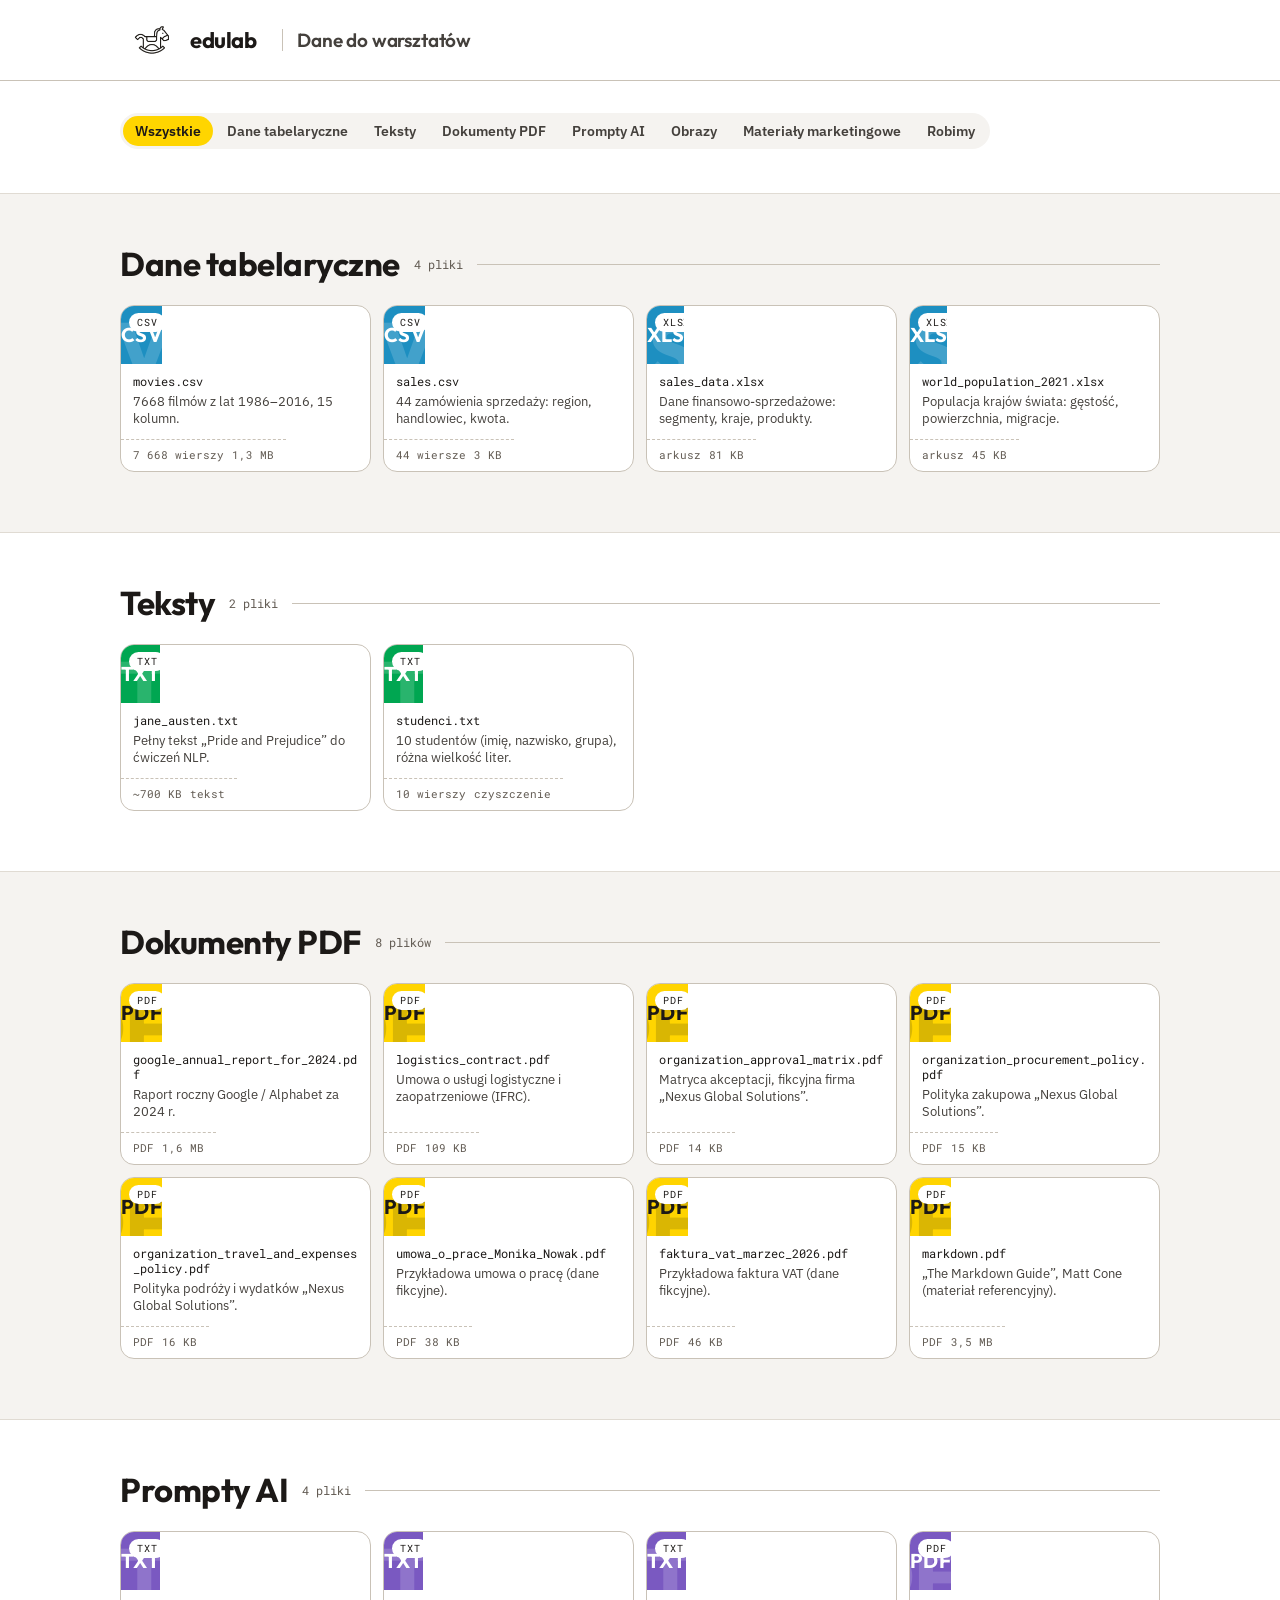
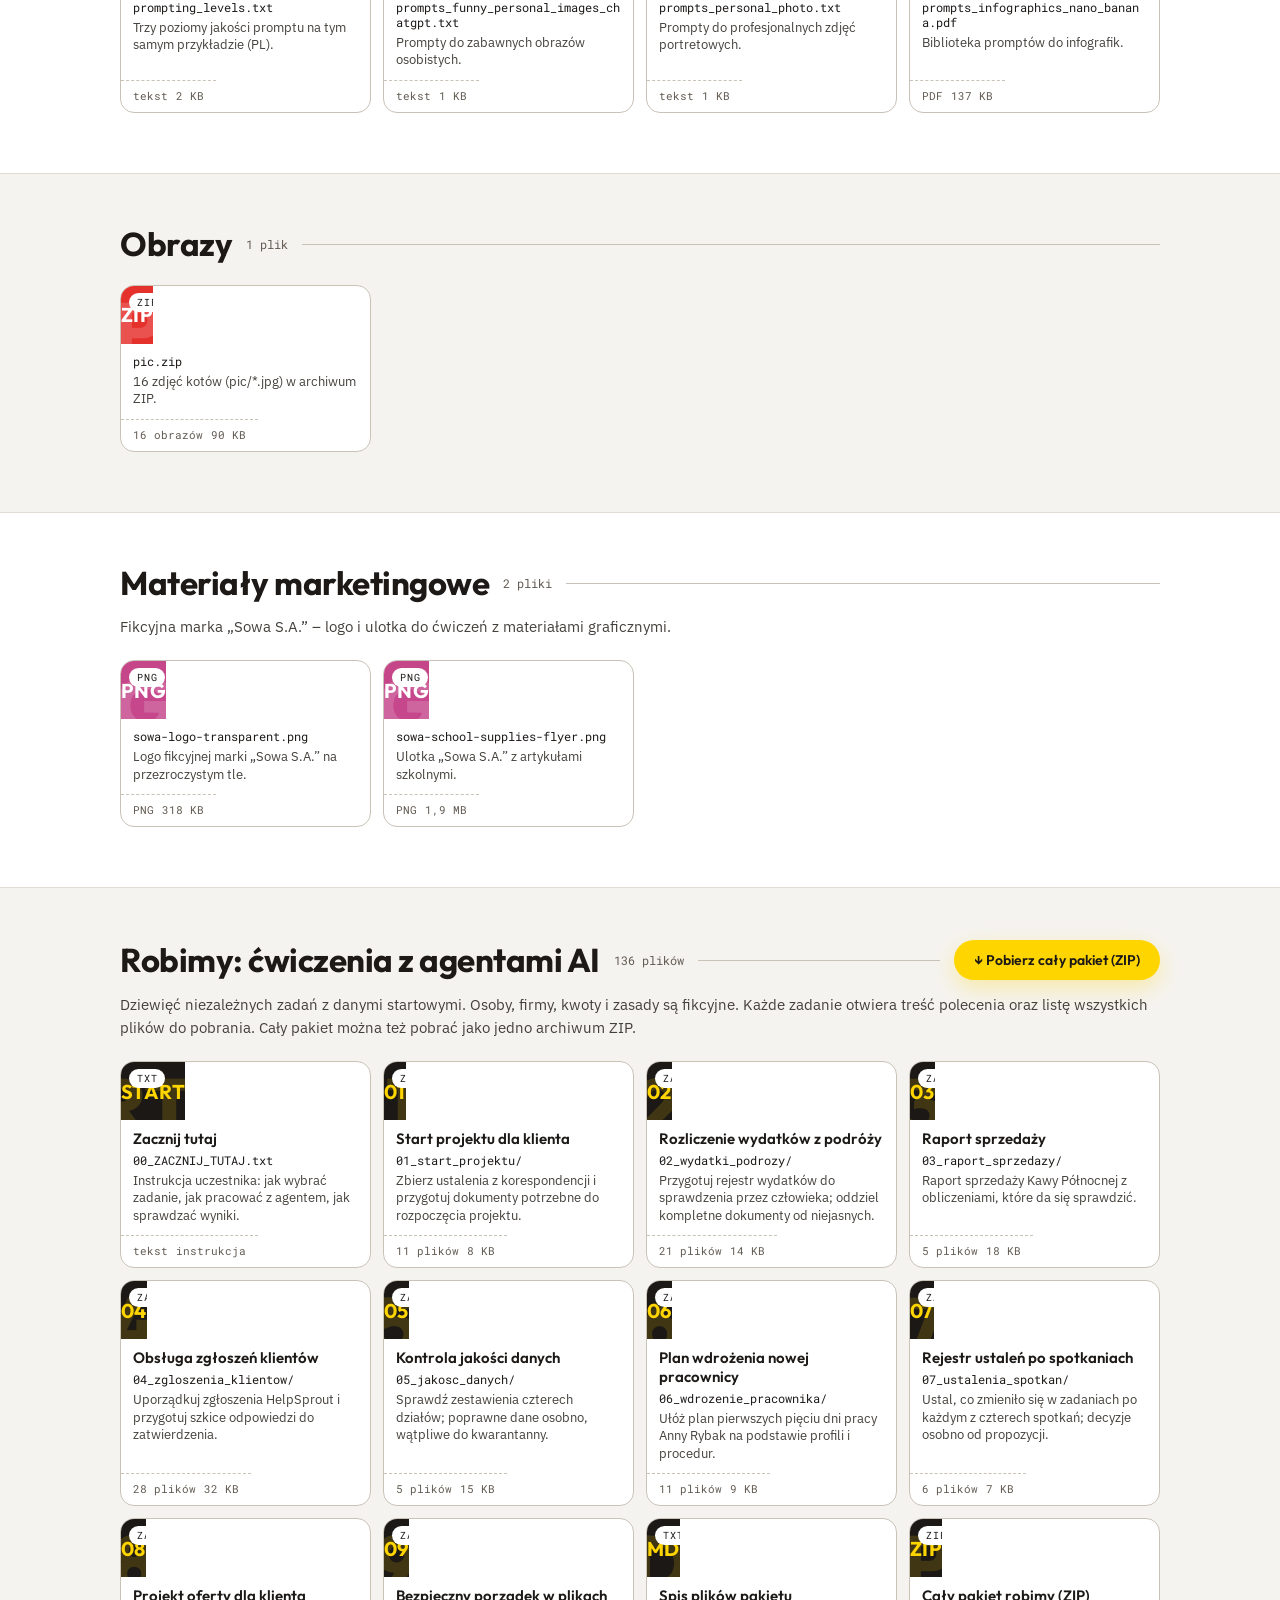
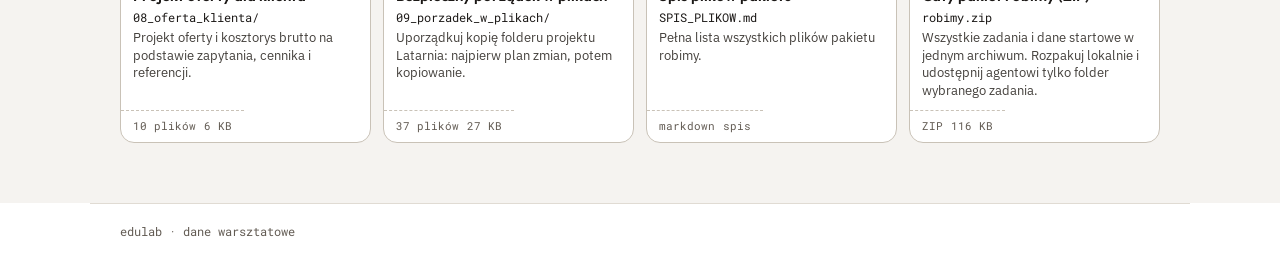
==== commit affa3a23: "Move app title into the edulab top bar Co-Authored-By: Claude Opus 5.5 <noreply@anthropic.com>" ====
--- a/index.html
+++ b/index.html
@@ -30,20 +30,20 @@
   }
   .edu-logo { width: 64px; height: 64px; display: block; margin-right: -6px; }
   .edu-wordmark { font-family: var(--font-display); font-weight: 700; font-size: 22px; letter-spacing: -.02em; color: var(--ink); }
+  .edu-app-title {
+    margin: 0 0 0 14px; padding-left: 14px; border-left: 1px solid var(--line-2, #d9d3c7);
+    font-family: var(--font-display); font-weight: 600; font-size: 19px; letter-spacing: -.01em; line-height: 1.2;
+    color: var(--ink-2, #4a4540); white-space: nowrap; overflow: hidden; text-overflow: ellipsis; min-width: 0; flex: 0 1 auto;
+  }
 
   /* ─── Layout shell ─── */
   main { margin: 0; padding: 0; }
 
   /* ─── Page header ─── */
-  .page-head { max-width: 1100px; margin: 0 auto; padding: 44px 30px 52px; text-align: left; }
-  .app-title {
-    font-family: var(--font-display); font-weight: 800;
-    font-size: clamp(2.3rem, 5vw, 3.3rem); letter-spacing: -.025em;
-    line-height: 1.05; color: var(--ink); margin: 0;
-  }
+  .page-head { max-width: 1100px; margin: 0 auto; padding: 32px 30px 44px; text-align: left; }
 
   /* ─── Filters (segmented toggle) ─── */
-  .toolbar { display: flex; justify-content: flex-start; margin: 24px 0 0; }
+  .toolbar { display: flex; justify-content: flex-start; margin: 0; }
   .edu-seg { display: inline-flex; flex-wrap: wrap; justify-content: flex-start; gap: 2px; padding: 3px; background: var(--paper-2); border-radius: var(--r-pill); }
   .edu-seg button {
     border: none; background: transparent; padding: 6px 12px; border-radius: var(--r-pill);
@@ -209,7 +209,8 @@
     .cat-head { flex-wrap: wrap; }
     .cat-action { margin-left: 0; }
     .edu-header-inner { padding: 6px 16px; }
-    .page-head { padding: 28px 16px 36px; }
+    .page-head { padding: 22px 16px 32px; }
+    .edu-app-title { font-size: 15px; margin-left: 10px; padding-left: 10px; }
     .cat-section { padding: 36px 0 44px; }
     .cat-section > .wrap { padding: 0 16px; }
     .cat-head::after { display: none; }
@@ -226,11 +227,11 @@
 <header class="edu-header"><div class="edu-header-inner">
   <img class="edu-logo" alt="edulab" src="edulab-mark-ink.png">
   <span class="edu-wordmark">edulab</span>
+  <h1 class="edu-app-title">Dane do warsztatów</h1>
 </div></header>
 
 <main>
   <div class="page-head">
-    <h1 class="app-title">Dane do warsztatów</h1>
     <div class="toolbar"><div class="edu-seg" id="filters" role="group" aria-label="Filtr kategorii"></div></div>
   </div>
 
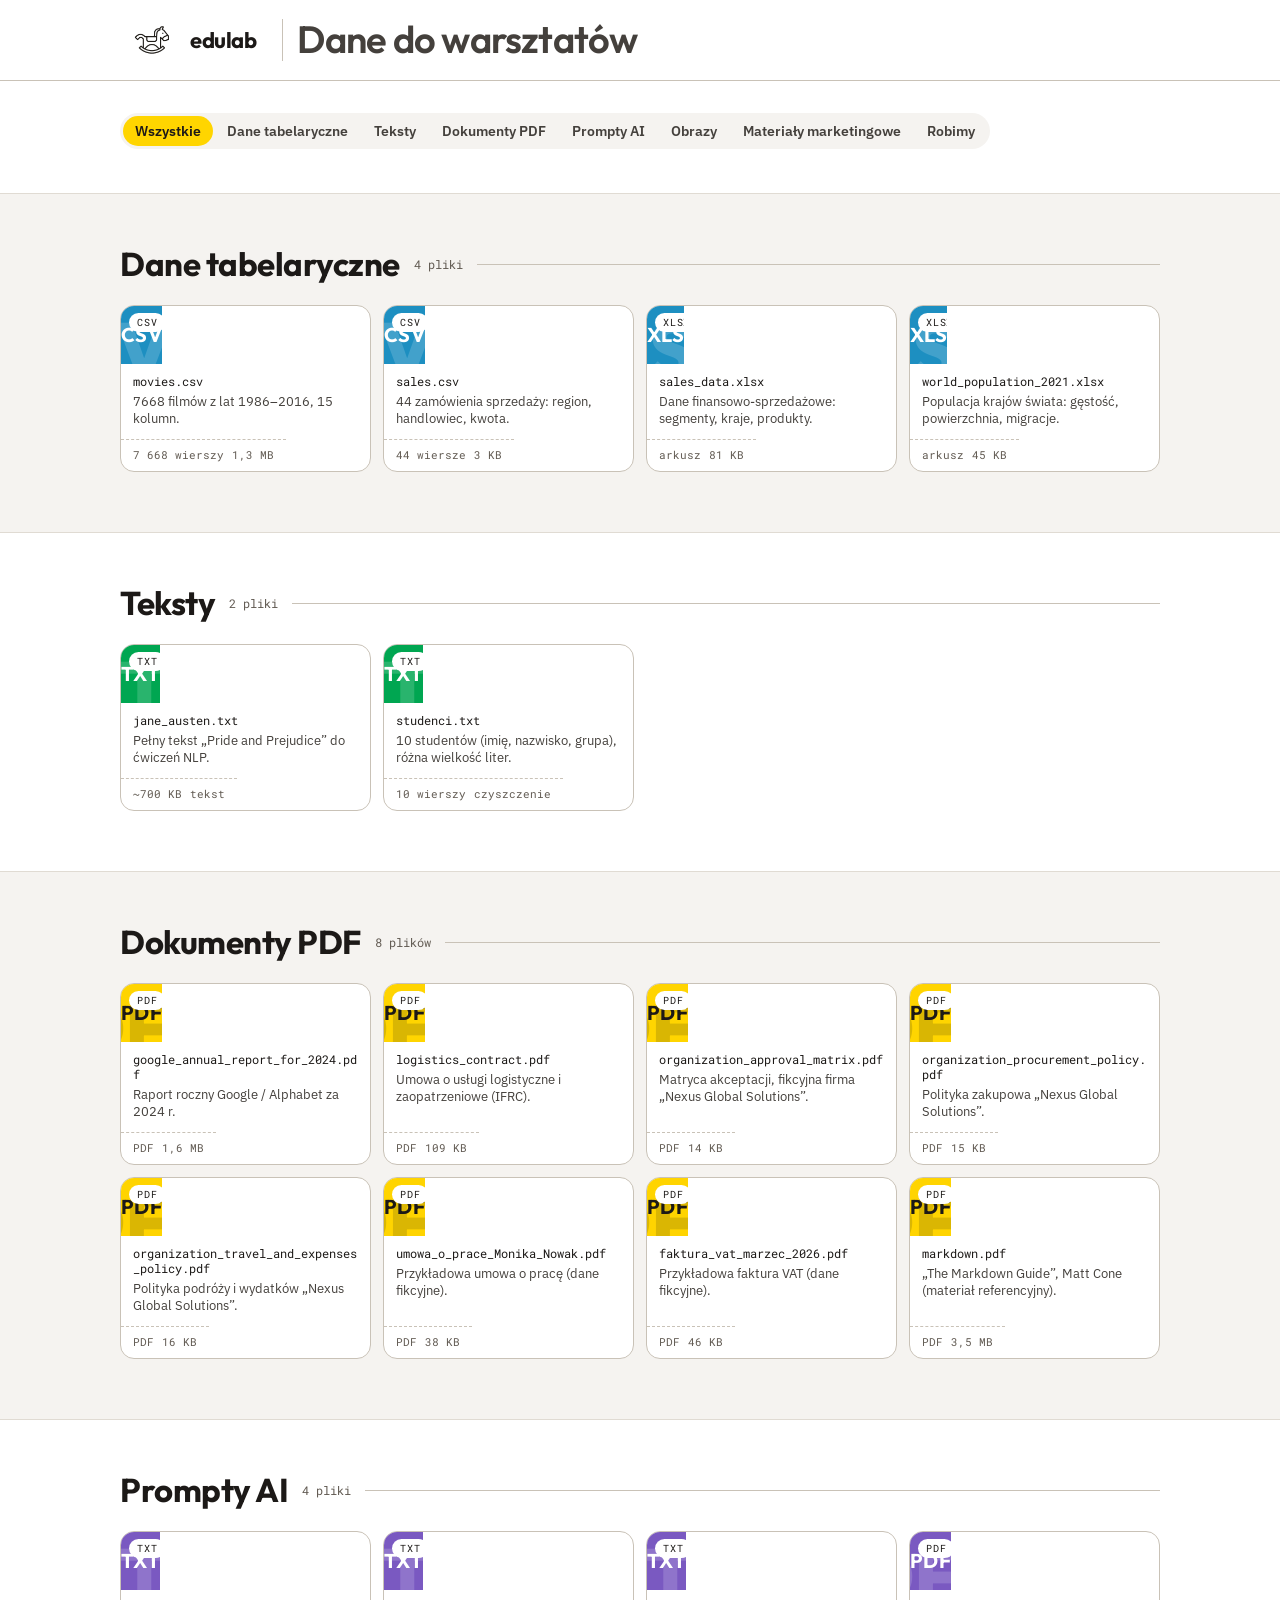
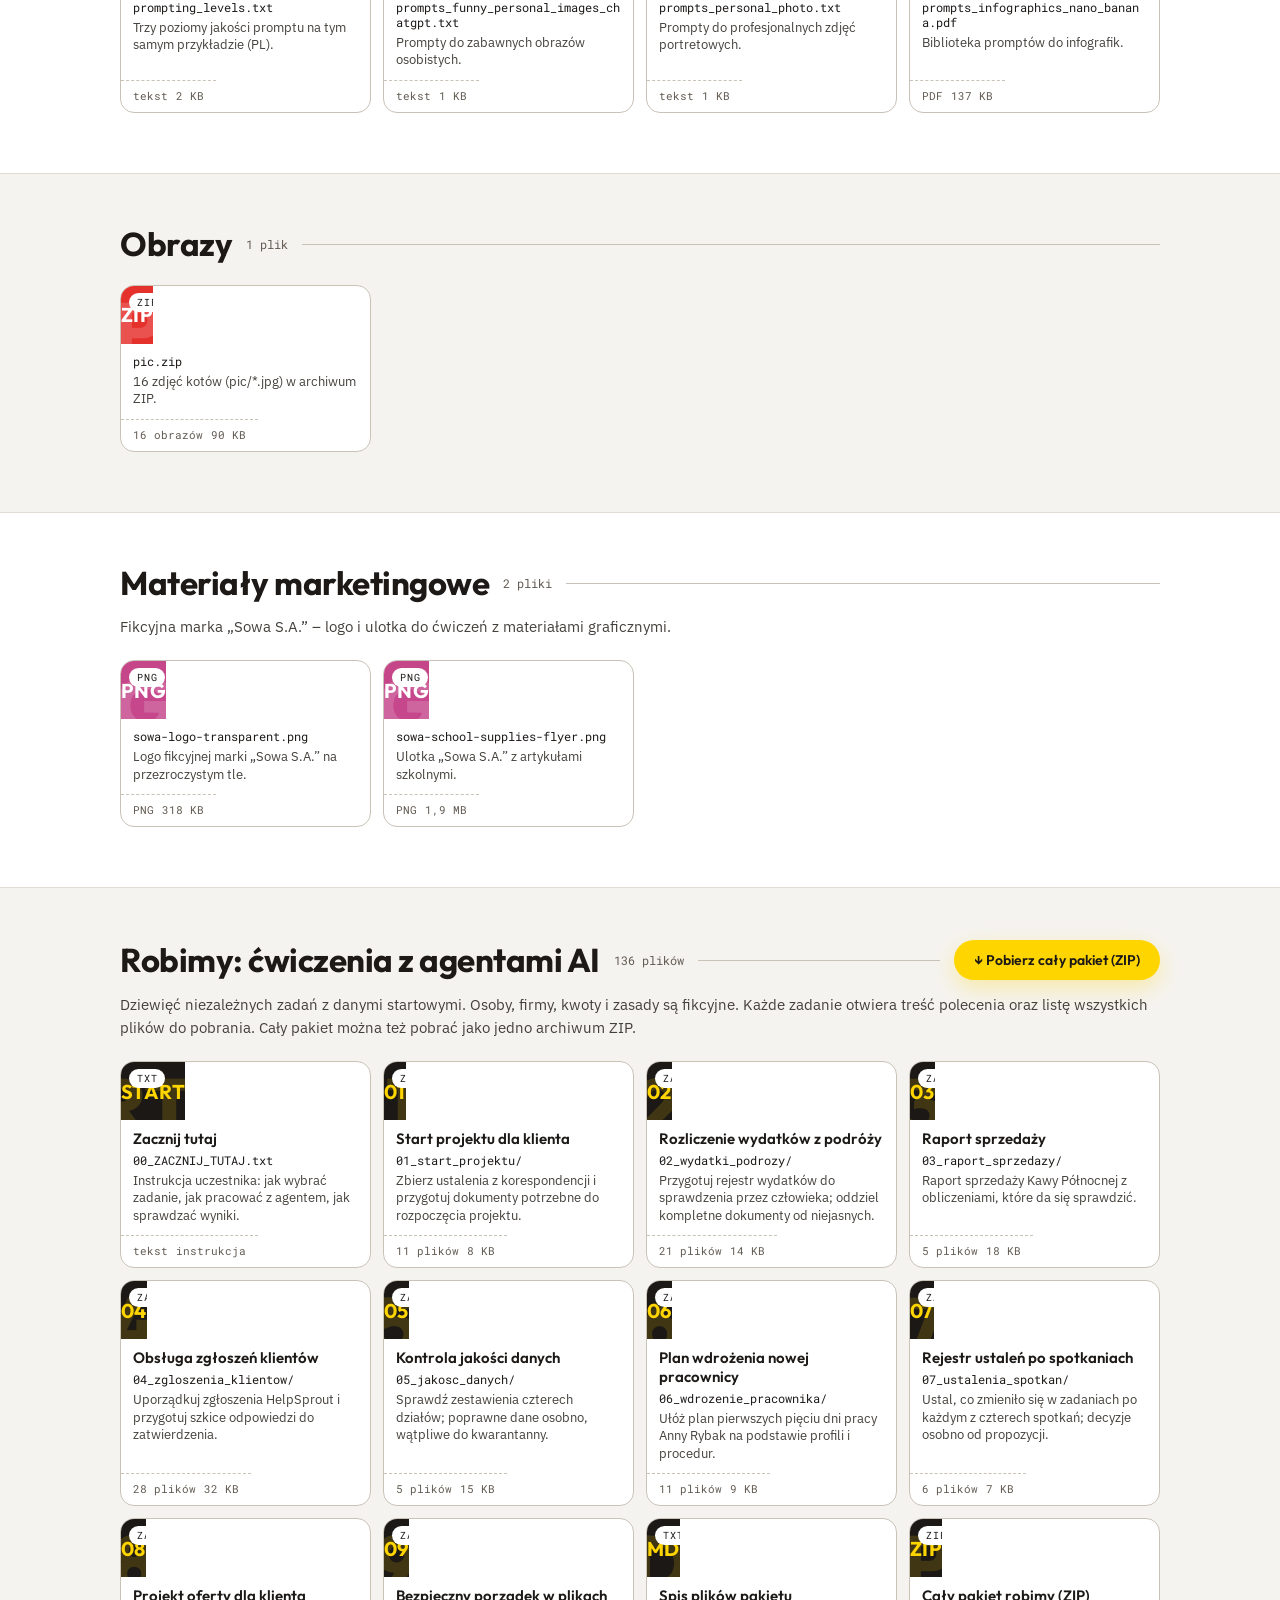
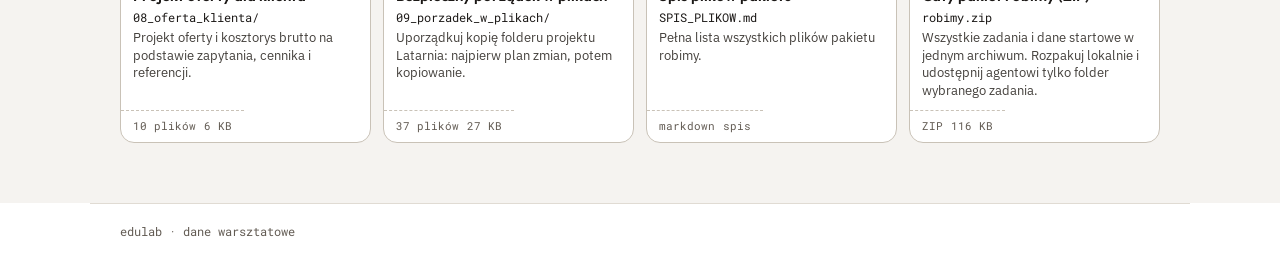
==== commit b4f5fc12: "Bigger app title in the edulab top bar Co-Authored-By: Claude Opus 5.5 <noreply@anthropic.com>" ====
--- a/index.html
+++ b/index.html
@@ -32,7 +32,7 @@
   .edu-wordmark { font-family: var(--font-display); font-weight: 700; font-size: 22px; letter-spacing: -.02em; color: var(--ink); }
   .edu-app-title {
     margin: 0 0 0 14px; padding-left: 14px; border-left: 1px solid var(--line-2, #d9d3c7);
-    font-family: var(--font-display); font-weight: 600; font-size: 19px; letter-spacing: -.01em; line-height: 1.2;
+    font-family: var(--font-display); font-weight: 600; font-size: 38px; letter-spacing: -.02em; line-height: 1.1;
     color: var(--ink-2, #4a4540); white-space: nowrap; overflow: hidden; text-overflow: ellipsis; min-width: 0; flex: 0 1 auto;
   }
 
